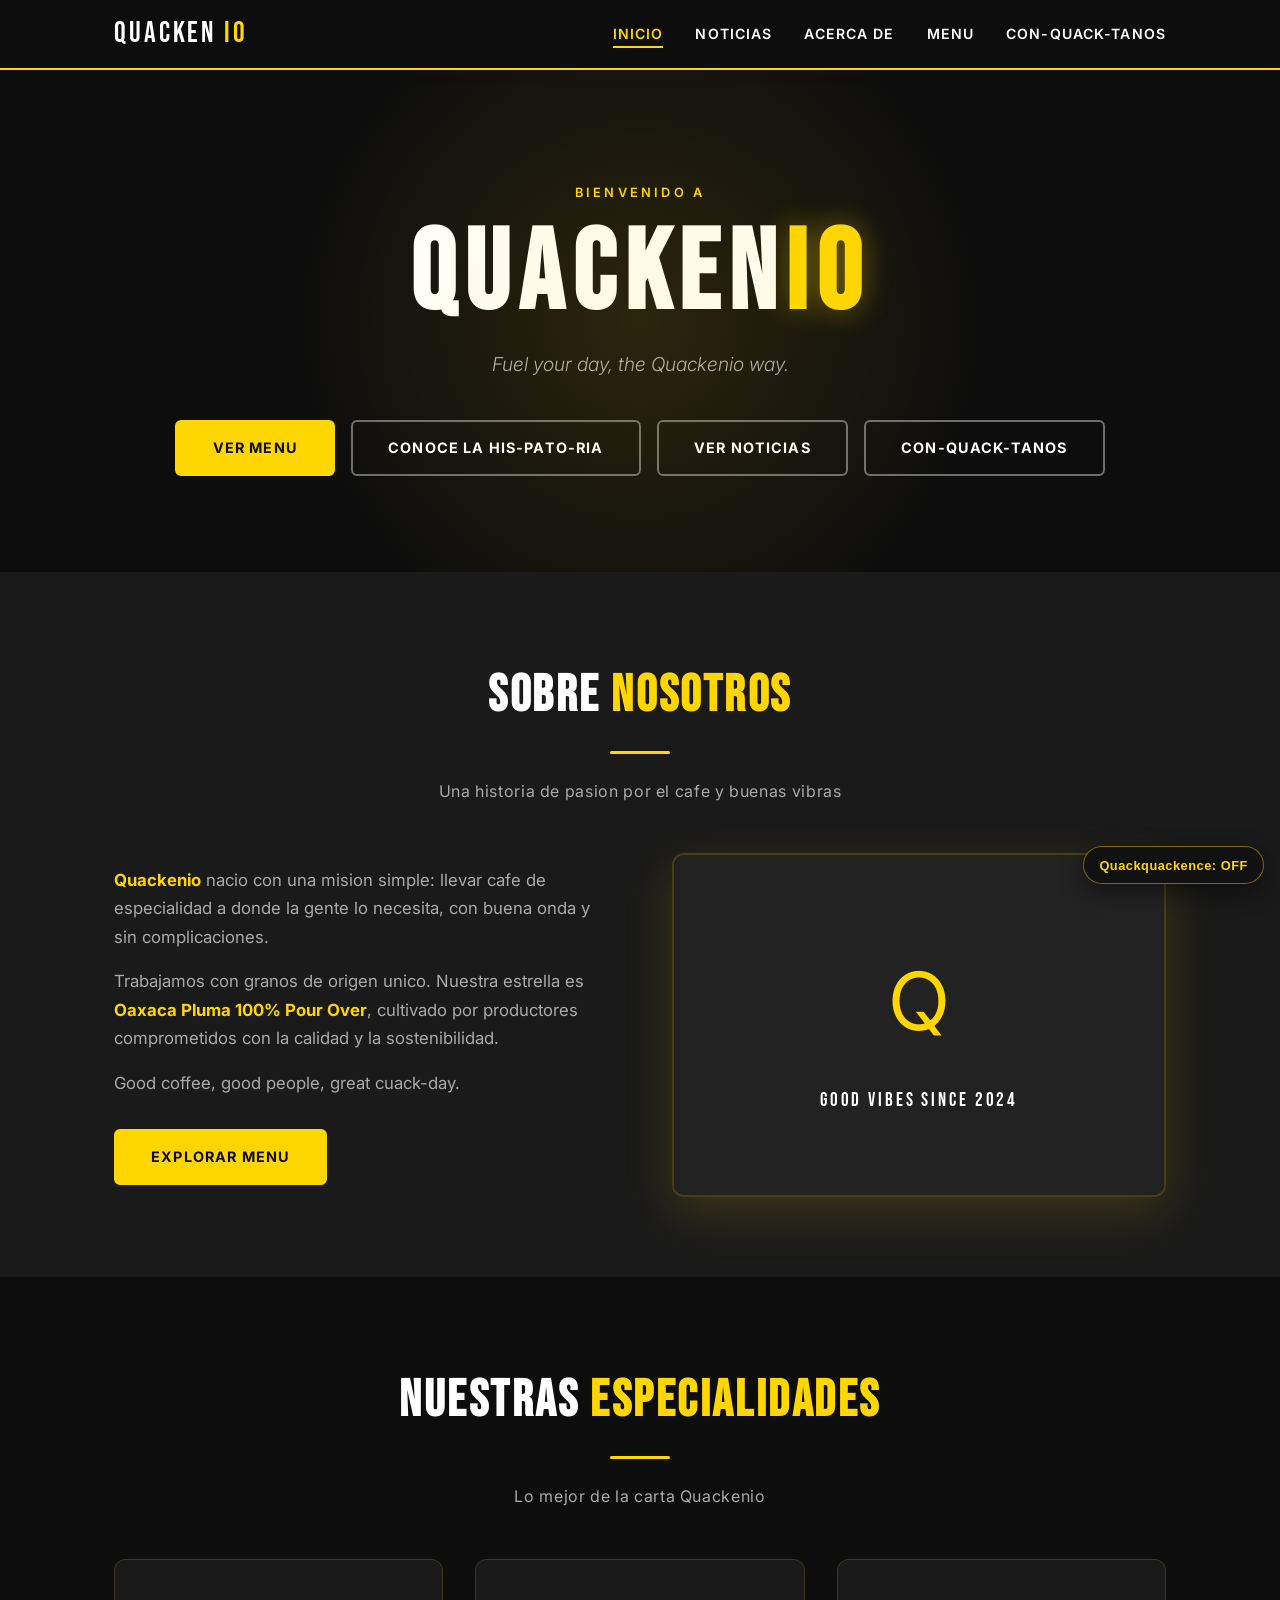
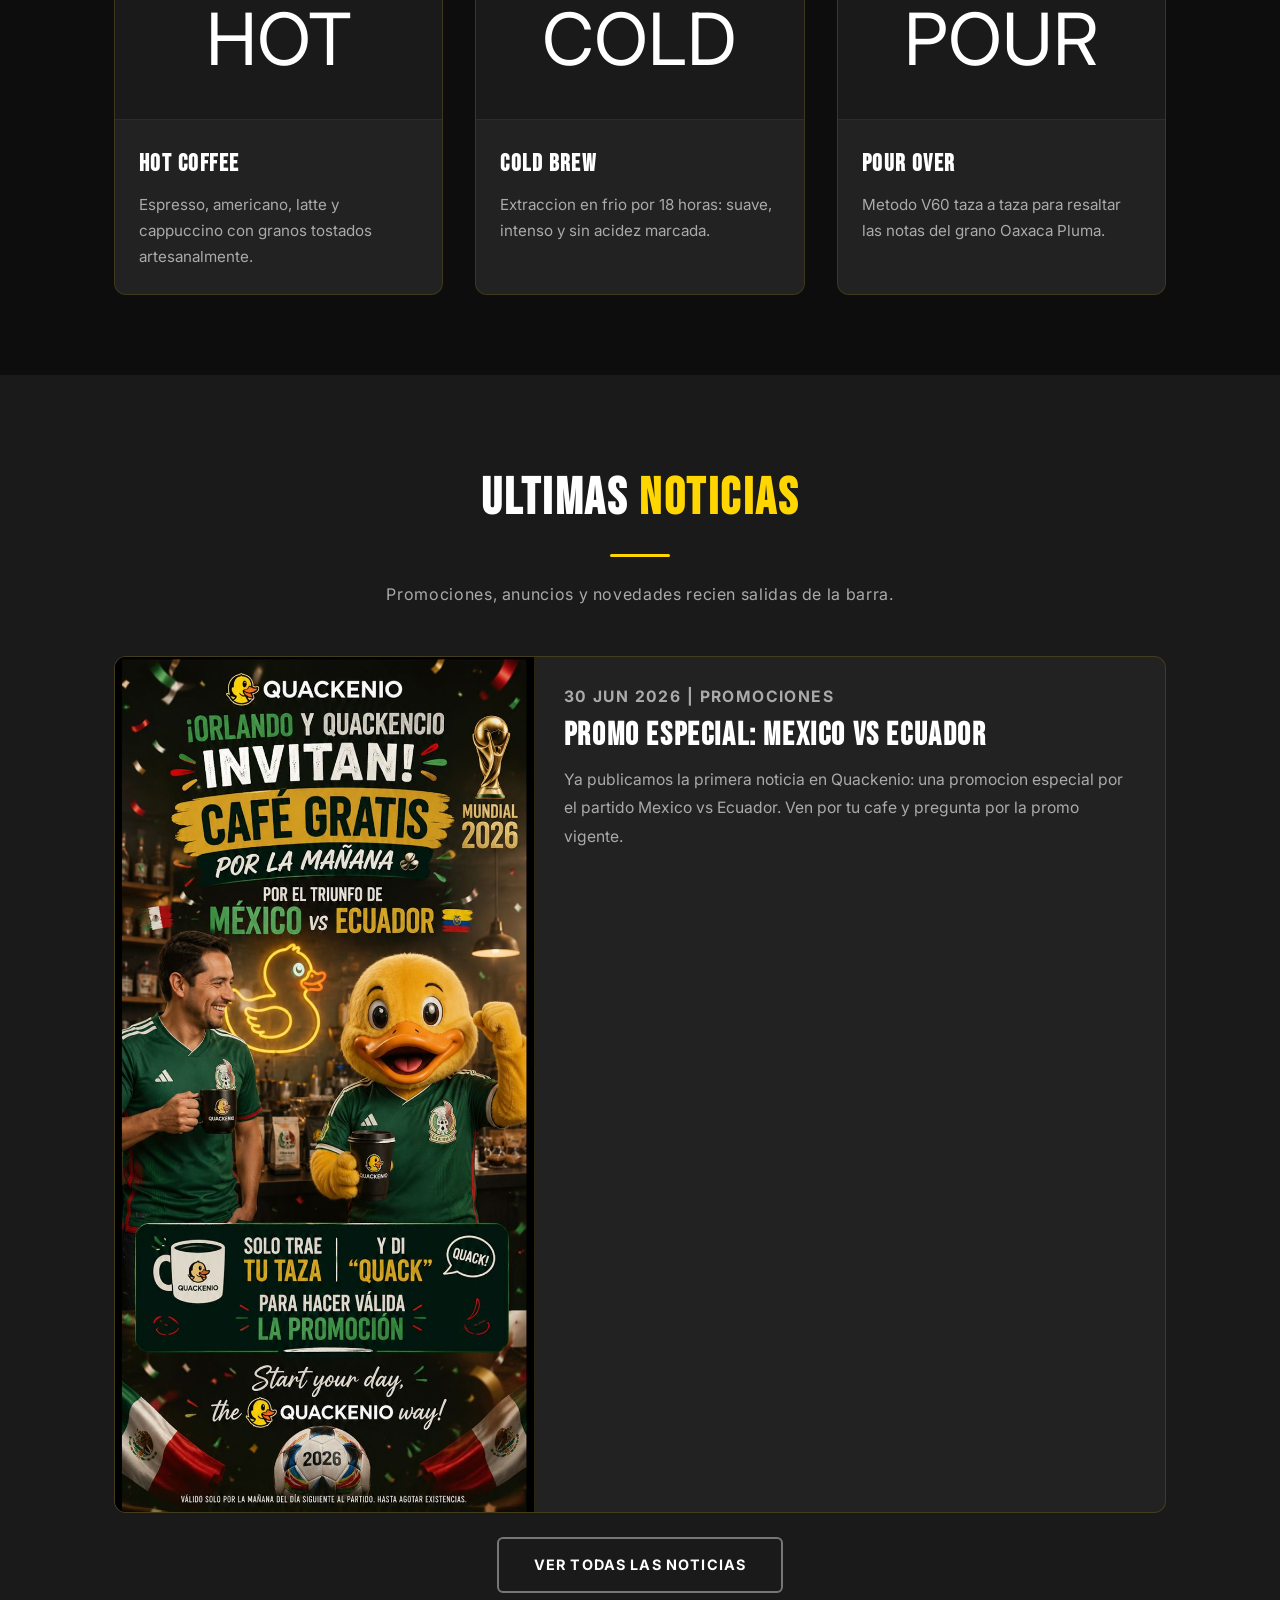
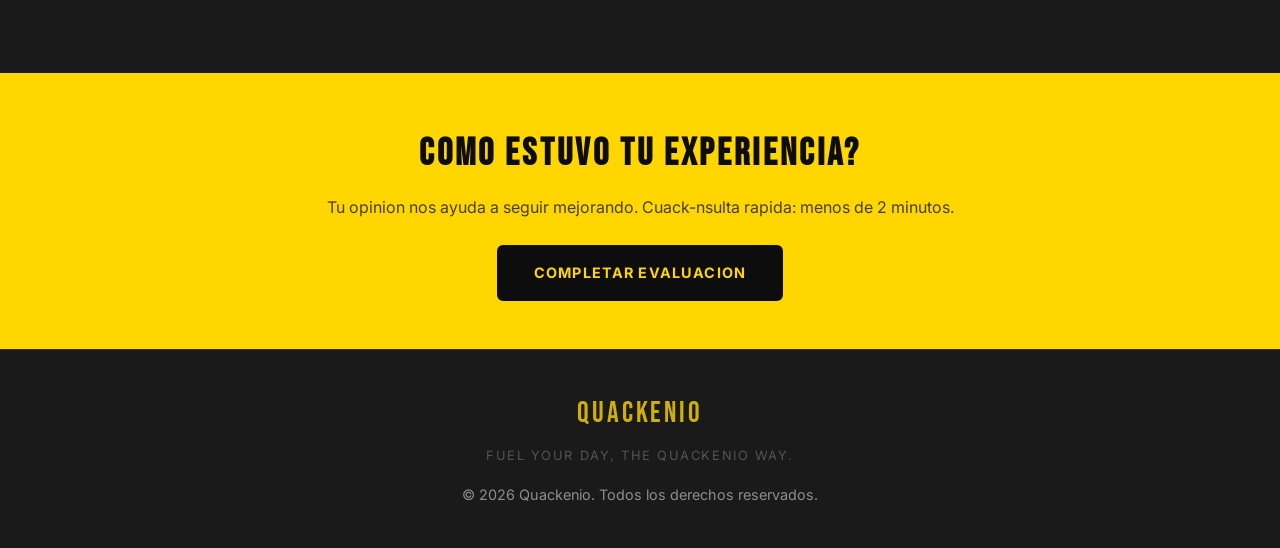
==== index.html @ 6a18db83 "added news section" ====
﻿<!DOCTYPE html>
<html lang="es">
<head>
  <meta charset="UTF-8" />
  <meta name="viewport" content="width=device-width, initial-scale=1.0" />
  <meta name="description" content="Quackenio - Fuel your day, the Quackenio way. Cafe de especialidad, Cold Brew y Pour Over." />
  <title>Quackenio | Inicio</title>
  <link rel="stylesheet" href="styles.css" />
  <style>
    .reveal { opacity: 0; transform: translateY(24px); transition: opacity 0.55s ease, transform 0.55s ease; }
    .reveal.revealed { opacity: 1; transform: translateY(0); }
  </style>
</head>
<body>
  <nav class="navbar" role="navigation" aria-label="Navegacion principal">
    <div class="container">
      <a href="index.html" class="navbar-brand">QUACKEN<span>IO</span></a>
      <button class="hamburger" aria-label="Abrir menu" aria-expanded="false">
        <span></span><span></span><span></span>
      </button>
      <ul class="nav-links">
        <li><a href="index.html">Inicio</a></li>
        <li><a href="news.html">Noticias</a></li>
        <li><a href="about.html">Acerca de</a></li>
        <li><a href="menu.html">Menu</a></li>
        <li><a href="contact.html">Con-quack-tanos</a></li>
      </ul>
    </div>
  </nav>

  <header class="hero">
    <p class="hero-eyebrow">Bienvenido a</p>
    <h1>QUACKEN<em>IO</em></h1>
    <p class="hero-tagline">Fuel your day, the Quackenio way.</p>
    <div style="display:flex; gap:1rem; justify-content:center; flex-wrap:wrap;">
      <a href="menu.html" class="btn btn-primary">Ver Menu</a>
      <a href="about.html" class="btn btn-outline">Conoce la his-pato-ria</a>
      <a href="#news" class="btn btn-outline">Ver Noticias</a>
      <a href="contact.html" class="btn btn-outline">Con-quack-tanos</a>
    </div>
  </header>

  <main>
    <section class="section about" aria-labelledby="about-title">
      <div class="container">
        <h2 class="section-title" id="about-title">SOBRE <em>NOSOTROS</em></h2>
        <span class="section-divider"></span>
        <p class="section-subtitle">Una historia de pasion por el cafe y buenas vibras</p>

        <div class="about-grid">
          <div class="about-text">
            <p>
              <strong>Quackenio</strong> nacio con una mision simple: llevar cafe de especialidad
              a donde la gente lo necesita, con buena onda y sin complicaciones.
            </p>
            <p>
              Trabajamos con granos de origen unico. Nuestra estrella es
              <strong>Oaxaca Pluma 100% Pour Over</strong>, cultivado por productores
              comprometidos con la calidad y la sostenibilidad.
            </p>
            <p>
              Good coffee, good people, great cuack-day.
            </p>
            <a href="menu.html" class="btn btn-primary" style="margin-top:1rem;">Explorar Menu</a>
          </div>

          <div class="about-image">
            <div class="about-image-placeholder">
              <span>Q</span>
              <p>GOOD VIBES SINCE 2024</p>
            </div>
          </div>
        </div>
      </div>
    </section>

    <section class="section specialties" aria-labelledby="specialties-title">
      <div class="container">
        <h2 class="section-title" id="specialties-title">NUESTRAS <em>ESPECIALIDADES</em></h2>
        <span class="section-divider"></span>
        <p class="section-subtitle">Lo mejor de la carta Quackenio</p>

        <div class="cards-grid">
          <article class="card">
            <div class="card-icon">HOT</div>
            <div class="card-body">
              <h3>HOT COFFEE</h3>
              <p>Espresso, americano, latte y cappuccino con granos tostados artesanalmente.</p>
            </div>
          </article>

          <article class="card">
            <div class="card-icon">COLD</div>
            <div class="card-body">
              <h3>COLD BREW</h3>
              <p>Extraccion en frio por 18 horas: suave, intenso y sin acidez marcada.</p>
            </div>
          </article>

          <article class="card">
            <div class="card-icon">POUR</div>
            <div class="card-body">
              <h3>POUR OVER</h3>
              <p>Metodo V60 taza a taza para resaltar las notas del grano Oaxaca Pluma.</p>
            </div>
          </article>
        </div>
      </div>
    </section>

    <section class="section news-section" id="news" aria-labelledby="news-title">
      <div class="container">
        <h2 class="section-title" id="news-title">ULTIMAS <em>NOTICIAS</em></h2>
        <span class="section-divider"></span>
        <p class="section-subtitle">Promociones, anuncios y novedades recien salidas de la barra.</p>

        <div class="news-grid" id="news-featured">
          <article class="news-post-card" aria-label="Promocion Mexico vs Ecuador">
            <div class="news-media-wrap">
              <img
                src="news/300626promo_mexico_ecuador.jpeg"
                alt="Promocion Quackenio por el partido Mexico vs Ecuador"
                class="news-media"
                data-gallery-item
                data-gallery-label="Promo especial: Mexico vs Ecuador"
                loading="lazy"
              />
            </div>
            <div class="news-content">
              <p class="news-meta">1 Jul 2026 | Promociones</p>
              <h3>Promo especial: Mexico vs Ecuador</h3>
              <p>
                México invicto: una promocion especial por el
                partido Mexico vs Ecuador. Ven por tu cafe y dí quack. 
              </p>
            </div>
          </article>
        </div>

        <div class="news-actions">
          <a href="news.html" class="btn btn-outline">Ver todas las noticias</a>
        </div>
      </div>
    </section>

    <section class="eval-banner" aria-label="Portal de evaluacion">
      <h2>Como estuvo tu experiencia?</h2>
      <p>Tu opinion nos ayuda a seguir mejorando. Cuack-nsulta rapida: menos de 2 minutos.</p>
      <a href="https://forms.cloud.microsoft/r/SLcjeuqy2h" target="_blank" rel="noopener noreferrer" class="btn btn-dark">
        Completar evaluacion
      </a>
    </section>
  </main>

  <footer>
    <p class="footer-brand">QUACKENIO</p>
    <p class="footer-tagline">Fuel your day, the Quackenio way.</p>
    <p>&copy; 2026 Quackenio. Todos los derechos reservados.</p>
  </footer>

  <div class="gallery-modal" id="gallery-modal" aria-hidden="true" role="dialog" aria-label="Visor de imagenes">
    <div class="gallery-backdrop" data-gallery-close></div>
    <div class="gallery-panel">
      <button type="button" class="gallery-close" data-gallery-close aria-label="Cerrar visor">×</button>
      <img src="" alt="" class="gallery-modal-image" id="gallery-modal-image" />
      <p class="gallery-caption" id="gallery-caption"></p>
      <div class="gallery-controls">
        <button type="button" class="gallery-btn" id="gallery-prev">Anterior</button>
        <button type="button" class="gallery-btn" id="gallery-zoom-in">Zoom +</button>
        <button type="button" class="gallery-btn" id="gallery-zoom-out">Zoom -</button>
        <button type="button" class="gallery-btn" id="gallery-next">Siguiente</button>
      </div>
    </div>
  </div>

  <script src="news/news-data.js"></script>
  <script src="script.js"></script>
</body>
</html>
---- styles.css ----
@import url('https://fonts.googleapis.com/css2?family=Bebas+Neue&family=Inter:wght@300;400;600;700&display=swap');

/* ================================================
   QUACKENIO — Stylesheet
   Paleta: negro, amarillo, blanco
   "Fuel your day, the Quackenio way."
   ================================================ */

/* ---------- Reset & Variables ---------- */
*, *::before, *::after {
  box-sizing: border-box;
  margin: 0;
  padding: 0;
}

:root {
  /* ── Brand colors ── */
  --black:        #0d0d0d;
  --dark:         #1a1a1a;
  --dark-card:    #222222;
  --yellow:       #FFD600;
  --yellow-hover: #e6c200;
  --orange:       #FF8C00;
  --white:        #ffffff;
  --gray:         #aaaaaa;
  --light-bg:     #f5f5f5;

  /* ── Semantic aliases ── */
  --bg:           var(--black);
  --bg-section:   var(--dark);
  --bg-alt:       #111111;
  --text:         var(--white);
  --text-muted:   var(--gray);
  --accent:       var(--yellow);
  --shadow:       rgba(0, 0, 0, 0.45);
  --radius:       12px;
  --transition:   0.3s ease;

  --font-heading: 'Bebas Neue', 'Arial Black', sans-serif;
  --font-body:    'Inter', 'Helvetica Neue', sans-serif;
}

html {
  scroll-behavior: smooth;
}

body {
  font-family: var(--font-body);
  background-color: var(--bg);
  color: var(--text);
  line-height: 1.7;
}

/* ---------- Utility ---------- */
.container {
  max-width: 1100px;
  margin: 0 auto;
  padding: 0 1.5rem;
}

.section {
  padding: 5rem 0;
}

.section-title {
  font-family: var(--font-heading);
  font-size: clamp(2.2rem, 5vw, 3.2rem);
  color: var(--white);
  text-align: center;
  margin-bottom: 0.5rem;
  letter-spacing: 0.05em;
}

.section-title em {
  color: var(--yellow);
  font-style: normal;
}

.section-subtitle {
  text-align: center;
  color: var(--gray);
  font-size: 1rem;
  margin-bottom: 3rem;
  letter-spacing: 0.04em;
}

.section-divider {
  display: block;
  width: 60px;
  height: 3px;
  background: var(--yellow);
  margin: 0.75rem auto 1.5rem;
  border-radius: 2px;
}

/* ---------- Navigation ---------- */
.navbar {
  position: sticky;
  top: 0;
  z-index: 1000;
  background-color: var(--black);
  border-bottom: 2px solid var(--yellow);
  box-shadow: 0 2px 20px rgba(255, 214, 0, 0.1);
}

.navbar .container {
  display: flex;
  align-items: center;
  justify-content: space-between;
  height: 68px;
}

.navbar-brand {
  font-family: var(--font-heading);
  font-size: 1.8rem;
  color: var(--white);
  text-decoration: none;
  letter-spacing: 0.1em;
  display: flex;
  align-items: center;
  gap: 0.5rem;
}

.navbar-brand .duck {
  font-size: 1.5rem;
  filter: drop-shadow(0 0 6px var(--yellow));
}

.navbar-brand span {
  color: var(--yellow);
}

.nav-links {
  list-style: none;
  display: flex;
  gap: 2rem;
}

.nav-links a {
  color: var(--white);
  text-decoration: none;
  font-size: 0.88rem;
  font-weight: 600;
  letter-spacing: 0.08em;
  text-transform: uppercase;
  padding: 0.25rem 0;
  position: relative;
  transition: color var(--transition);
  font-family: var(--font-body);
}

.nav-links a::after {
  content: '';
  position: absolute;
  bottom: -2px;
  left: 0;
  width: 0;
  height: 2px;
  background: var(--yellow);
  transition: width var(--transition);
}

.nav-links a:hover,
.nav-links a.active {
  color: var(--yellow);
}

.nav-links a:hover::after,
.nav-links a.active::after {
  width: 100%;
}

/* Hamburger */
.hamburger {
  display: none;
  flex-direction: column;
  gap: 5px;
  background: none;
  border: none;
  cursor: pointer;
  padding: 0.4rem;
}

.hamburger span {
  display: block;
  width: 26px;
  height: 2px;
  background: var(--yellow);
  border-radius: 2px;
  transition: transform var(--transition), opacity var(--transition);
}

.hamburger.open span:nth-child(1) { transform: translateY(7px) rotate(45deg); }
.hamburger.open span:nth-child(2) { opacity: 0; }
.hamburger.open span:nth-child(3) { transform: translateY(-7px) rotate(-45deg); }

/* ---------- Hero ---------- */
.hero {
  background: var(--black);
  color: var(--white);
  text-align: center;
  padding: 7rem 1.5rem 6rem;
  position: relative;
  overflow: hidden;
}

/* Radial yellow glow behind hero content */
.hero::before {
  content: '';
  position: absolute;
  top: -20%;
  left: 50%;
  transform: translateX(-50%);
  width: 700px;
  height: 700px;
  background: radial-gradient(ellipse at center, rgba(255, 214, 0, 0.12) 0%, transparent 70%);
  pointer-events: none;
}

.hero-eyebrow {
  font-size: 0.8rem;
  letter-spacing: 0.25em;
  text-transform: uppercase;
  color: var(--yellow);
  margin-bottom: 1rem;
  font-family: var(--font-body);
  font-weight: 600;
}

.hero-duck {
  font-size: 5rem;
  display: block;
  margin-bottom: 1rem;
  filter: drop-shadow(0 0 24px rgba(255, 214, 0, 0.6));
  animation: float 3s ease-in-out infinite;
}

@keyframes float {
  0%, 100% { transform: translateY(0);   }
  50%       { transform: translateY(-10px); }
}

.hero h1 {
  font-family: var(--font-heading);
  font-size: clamp(3.5rem, 10vw, 7rem);
  line-height: 1;
  margin-bottom: 1rem;
  letter-spacing: 0.08em;
}

.hero h1 em {
  color: var(--yellow);
  font-style: normal;
  text-shadow: 0 0 30px rgba(255, 214, 0, 0.4);
}

.hero-tagline {
  font-size: clamp(1rem, 2.5vw, 1.2rem);
  color: var(--gray);
  max-width: 500px;
  margin: 0 auto 2.5rem;
  font-weight: 300;
  font-style: italic;
}

.btn {
  display: inline-block;
  padding: 0.85rem 2.2rem;
  border-radius: 6px;
  font-weight: 700;
  letter-spacing: 0.08em;
  text-decoration: none;
  cursor: pointer;
  border: 2px solid transparent;
  transition: background var(--transition), color var(--transition), border-color var(--transition), transform var(--transition), box-shadow var(--transition);
  font-size: 0.9rem;
  text-transform: uppercase;
  font-family: var(--font-body);
}

.btn-primary {
  background: var(--yellow);
  color: var(--black);
  border-color: var(--yellow);
}

.btn-primary:hover {
  background: var(--yellow-hover);
  border-color: var(--yellow-hover);
  transform: translateY(-2px);
  box-shadow: 0 8px 24px rgba(255, 214, 0, 0.35);
}

.btn-outline {
  background: transparent;
  color: var(--white);
  border-color: rgba(255,255,255,0.4);
}

.btn-outline:hover {
  background: rgba(255,255,255,0.08);
  border-color: var(--white);
  transform: translateY(-2px);
}

/* ---------- About ---------- */
.about {
  background: var(--dark);
}

.about-grid {
  display: grid;
  grid-template-columns: 1fr 1fr;
  gap: 4rem;
  align-items: center;
}

.about-text p {
  color: var(--gray);
  margin-bottom: 1rem;
  font-size: 1.05rem;
}

.about-text strong {
  color: var(--yellow);
}

.about-image {
  border-radius: var(--radius);
  overflow: hidden;
  box-shadow: 0 16px 48px rgba(255,214,0,0.15);
  border: 2px solid rgba(255,214,0,0.2);
}

.about-image-placeholder {
  background: var(--dark-card);
  height: 340px;
  display: flex;
  flex-direction: column;
  align-items: center;
  justify-content: center;
  color: var(--yellow);
  font-size: 5rem;
  gap: 1rem;
}

.about-image-placeholder p {
  font-family: var(--font-heading);
  font-size: 1.2rem;
  letter-spacing: 0.15em;
  color: var(--white);
}

/* ---------- Specialty Cards ---------- */
.specialties {
  background: var(--black);
}

.cards-grid {
  display: grid;
  grid-template-columns: repeat(auto-fit, minmax(280px, 1fr));
  gap: 2rem;
}

.card {
  background: var(--dark-card);
  border-radius: var(--radius);
  border: 1px solid rgba(255, 214, 0, 0.12);
  overflow: hidden;
  transition: transform var(--transition), border-color var(--transition), box-shadow var(--transition);
}

.card:hover {
  transform: translateY(-6px);
  border-color: var(--yellow);
  box-shadow: 0 16px 40px rgba(255, 214, 0, 0.15);
}

.card-icon {
  background: var(--dark);
  height: 160px;
  display: flex;
  align-items: center;
  justify-content: center;
  font-size: 4.5rem;
  border-bottom: 1px solid rgba(255, 214, 0, 0.1);
}

.card-body {
  padding: 1.5rem;
}

.card-body h3 {
  font-family: var(--font-heading);
  font-size: 1.5rem;
  color: var(--white);
  margin-bottom: 0.5rem;
  letter-spacing: 0.06em;
}

.card-body p {
  color: var(--gray);
  font-size: 0.95rem;
}

/* ---------- News Section ---------- */
.news-section {
  background: var(--dark);
}

.news-grid {
  display: grid;
  grid-template-columns: 1fr;
  gap: 1.5rem;
}

.news-feed-grid {
  display: grid;
  grid-template-columns: repeat(2, minmax(280px, 1fr));
  gap: 1.5rem;
}

.news-post-card,
.news-card {
  background: var(--dark-card);
  border: 1px solid rgba(255, 214, 0, 0.15);
  border-radius: var(--radius);
  overflow: hidden;
  display: grid;
  grid-template-columns: minmax(260px, 420px) 1fr;
  align-items: start;
  transition: border-color var(--transition), box-shadow var(--transition), transform var(--transition);
}

.news-post-card:hover,
.news-card:hover {
  border-color: rgba(255, 214, 0, 0.4);
  box-shadow: 0 16px 42px rgba(0, 0, 0, 0.35);
  transform: translateY(-3px);
}

.news-media-wrap {
  background: #101010;
  border-right: 1px solid rgba(255, 214, 0, 0.1);
  display: flex;
  align-items: center;
  justify-content: center;
}

.news-media {
  width: 100%;
  height: auto;
  max-height: none;
  object-fit: contain;
  display: block;
  cursor: zoom-in;
}

.news-content {
  padding: 1.6rem 1.8rem;
}

.news-meta {
  color: var(--yellow);
  font-size: 0.8rem;
  font-weight: 700;
  letter-spacing: 0.09em;
  text-transform: uppercase;
  margin-bottom: 0.6rem;
}

.news-content h3 {
  font-family: var(--font-heading);
  font-size: 2rem;
  line-height: 1;
  letter-spacing: 0.05em;
  margin-bottom: 0.85rem;
  color: var(--white);
}

.news-content p {
  color: var(--gray);
  font-size: 0.98rem;
  line-height: 1.8;
}

.news-actions {
  margin-top: 1.5rem;
  text-align: center;
}

.news-empty {
  background: rgba(255, 214, 0, 0.04);
  border: 1px dashed rgba(255, 214, 0, 0.35);
  color: var(--gray);
  padding: 1rem 1.25rem;
  border-radius: 10px;
  text-align: center;
}

.news-archive {
  background: var(--black);
}

/* ---------- Menu Page ---------- */
.page-hero {
  background: var(--dark);
  color: var(--white);
  text-align: center;
  padding: 5rem 1.5rem 4rem;
  border-bottom: 2px solid rgba(255,214,0,0.2);
}

.page-hero h1 {
  font-family: var(--font-heading);
  font-size: clamp(2.8rem, 6vw, 4.5rem);
  margin-bottom: 0.5rem;
  letter-spacing: 0.1em;
}

.page-hero p {
  color: var(--gray);
  font-size: 1.05rem;
  font-weight: 300;
}

.menu-section {
  padding: 4rem 0;
  background: var(--black);
}

.menu-section:nth-child(even) {
  background: var(--dark);
}

.category-header {
  display: flex;
  align-items: center;
  gap: 1rem;
  margin-bottom: 2rem;
  padding-bottom: 1rem;
  border-bottom: 1px solid rgba(255,214,0,0.15);
}

.category-icon {
  font-size: 2rem;
}

.category-header h2 {
  font-family: var(--font-heading);
  font-size: 2.2rem;
  color: var(--white);
  letter-spacing: 0.08em;
}

.menu-grid {
  display: grid;
  grid-template-columns: repeat(auto-fill, minmax(300px, 1fr));
  gap: 1.25rem;
}

.menu-item {
  background: var(--dark-card);
  border-radius: var(--radius);
  padding: 1.25rem 1.5rem;
  display: flex;
  justify-content: space-between;
  align-items: flex-start;
  gap: 1rem;
  border: 1px solid rgba(255,255,255,0.06);
  transition: transform var(--transition), border-color var(--transition);
}

.menu-item:hover {
  transform: translateX(4px);
  border-color: rgba(255,214,0,0.3);
}

.menu-item-info h3 {
  font-family: var(--font-body);
  font-size: 1rem;
  font-weight: 600;
  color: var(--white);
  margin-bottom: 0.2rem;
}

.menu-item-info p {
  font-size: 0.88rem;
  color: var(--gray);
}

.menu-item-price {
  font-weight: 700;
  color: var(--yellow);
  font-size: 1.1rem;
  white-space: nowrap;
}

/* ---------- Contact Page ---------- */
.contact-grid {
  display: grid;
  grid-template-columns: 1fr 1fr;
  gap: 4rem;
  align-items: start;
}

.contact-form-wrapper {
  background: var(--dark-card);
  border-radius: var(--radius);
  padding: 2.5rem;
  border: 1px solid rgba(255,214,0,0.15);
}

.form-group {
  margin-bottom: 1.5rem;
}

label {
  display: block;
  font-weight: 600;
  font-size: 0.8rem;
  color: var(--gray);
  margin-bottom: 0.4rem;
  letter-spacing: 0.08em;
  text-transform: uppercase;
  font-family: var(--font-body);
}

input[type="text"],
input[type="email"],
textarea {
  width: 100%;
  padding: 0.85rem 1rem;
  border: 1px solid rgba(255,255,255,0.1);
  border-radius: 8px;
  font-family: var(--font-body);
  font-size: 1rem;
  color: var(--white);
  background: var(--dark);
  transition: border-color var(--transition), box-shadow var(--transition);
  outline: none;
}

input[type="text"]:focus,
input[type="email"]:focus,
textarea:focus {
  border-color: var(--yellow);
  box-shadow: 0 0 0 3px rgba(255, 214, 0, 0.12);
}

input::placeholder, textarea::placeholder { color: rgba(170,170,170,0.5); }

textarea {
  resize: vertical;
  min-height: 140px;
}

.form-submit {
  width: 100%;
  padding: 1rem;
  background: var(--yellow);
  color: var(--black);
  border: 2px solid var(--yellow);
  border-radius: 6px;
  font-family: var(--font-body);
  font-size: 1rem;
  font-weight: 700;
  letter-spacing: 0.08em;
  text-transform: uppercase;
  cursor: pointer;
  transition: background var(--transition), transform var(--transition), box-shadow var(--transition);
}

.form-submit:hover {
  background: var(--yellow-hover);
  border-color: var(--yellow-hover);
  transform: translateY(-2px);
  box-shadow: 0 6px 20px rgba(255,214,0,0.3);
}

.form-message {
  margin-top: 1rem;
  padding: 0.75rem 1rem;
  border-radius: 8px;
  font-size: 0.95rem;
  display: none;
}

.form-message.success {
  background: rgba(76,175,80,0.15);
  color: #81c784;
  border: 1px solid rgba(76,175,80,0.3);
  display: block;
}

.form-message.error {
  background: rgba(244,67,54,0.12);
  color: #e57373;
  border: 1px solid rgba(244,67,54,0.3);
  display: block;
}

/* Info side */
.contact-info h2 {
  font-family: var(--font-heading);
  font-size: 2.2rem;
  color: var(--white);
  margin-bottom: 1.5rem;
  letter-spacing: 0.08em;
}

.info-block {
  display: flex;
  gap: 1rem;
  margin-bottom: 1.75rem;
  align-items: flex-start;
}

.info-icon {
  font-size: 1.6rem;
  flex-shrink: 0;
}

.info-block h3 {
  font-family: var(--font-body);
  font-size: 0.85rem;
  font-weight: 700;
  color: var(--yellow);
  margin-bottom: 0.25rem;
  text-transform: uppercase;
  letter-spacing: 0.1em;
}

.info-block p {
  color: var(--gray);
  font-size: 0.95rem;
}

.hours-grid {
  display: grid;
  grid-template-columns: auto 1fr;
  gap: 0.25rem 1rem;
  font-size: 0.93rem;
  color: var(--gray);
}

.hours-grid .day { font-weight: 700; color: var(--white); }

/* ---------- Evaluation Portal Banner ---------- */
.eval-banner {
  background: var(--yellow);
  color: var(--black);
  padding: 3rem 1.5rem;
  text-align: center;
}

.eval-banner h2 {
  font-family: var(--font-heading);
  font-size: clamp(1.6rem, 4vw, 2.4rem);
  letter-spacing: 0.08em;
  margin-bottom: 0.5rem;
}

.eval-banner p {
  font-size: 1rem;
  margin-bottom: 1.5rem;
  opacity: 0.75;
}

.btn-dark {
  background: var(--black);
  color: var(--yellow);
  border-color: var(--black);
}

.btn-dark:hover {
  background: var(--dark);
  border-color: var(--dark);
  transform: translateY(-2px);
  box-shadow: 0 6px 20px rgba(0,0,0,0.4);
}

/* ---------- Footer ---------- */
footer {
  background: var(--dark);
  color: var(--gray);
  text-align: center;
  padding: 2.5rem 1.5rem;
  border-top: 1px solid rgba(255,214,0,0.1);
}

footer p {
  font-size: 0.9rem;
  opacity: 0.8;
}

footer .footer-brand {
  font-family: var(--font-heading);
  font-size: 1.8rem;
  color: var(--yellow);
  margin-bottom: 0.4rem;
  letter-spacing: 0.1em;
}

footer .footer-tagline {
  font-size: 0.8rem;
  color: rgba(170,170,170,0.5);
  letter-spacing: 0.12em;
  text-transform: uppercase;
  margin-bottom: 1rem;
}

/* ---------- Responsive ---------- */
@media (max-width: 768px) {
  .hamburger { display: flex; }

  .nav-links {
    display: none;
    position: absolute;
    top: 68px;
    left: 0;
    right: 0;
    background: var(--black);
    border-top: 1px solid rgba(255,214,0,0.2);
    flex-direction: column;
    gap: 0;
    padding: 1rem 0;
    box-shadow: 0 8px 24px var(--shadow);
  }

  .nav-links.open { display: flex; }

  .nav-links li a {
    display: block;
    padding: 0.85rem 2rem;
    border-bottom: 1px solid rgba(255,255,255,0.05);
  }

  .nav-links a::after { display: none; }

  .about-grid,
  .contact-grid {
    grid-template-columns: 1fr;
    gap: 2rem;
  }

  .news-card {
    grid-template-columns: 1fr;
  }

  .news-post-card,
  .news-card {
    grid-template-columns: 1fr;
  }

  .news-media-wrap {
    border-right: 0;
    border-bottom: 1px solid rgba(255, 214, 0, 0.1);
  }

  .news-feed-grid {
    grid-template-columns: 1fr;
  }

  .hero { padding: 5rem 1.5rem 4rem; }
}

@media (max-width: 480px) {
  .cards-grid { grid-template-columns: 1fr; }
  .menu-grid  { grid-template-columns: 1fr; }
  .contact-form-wrapper { padding: 1.5rem; }
}

/* ---------- About Page ---------- */

/* Founders grid: two placeholder cards side by side */
.story-founders-grid {
  display: grid;
  grid-template-columns: 1fr 1fr;
  gap: 2.5rem;
  margin-top: 2rem;
}

.founder-card {
  background: var(--dark-card);
  border: 1px solid rgba(255,214,0,0.12);
  border-radius: var(--radius);
  overflow: hidden;
  transition: transform var(--transition), box-shadow var(--transition);
}

.founder-card:hover {
  transform: translateY(-4px);
  box-shadow: 0 12px 32px rgba(0,0,0,0.4);
}

.founder-portrait-wrap {
  background: #0d0d0d;
  border-bottom: 2px solid rgba(255,214,0,0.2);
  display: flex;
  align-items: center;
  justify-content: center;
}

.founder-portrait {
  width: 100%;
  height: auto;
  object-fit: contain;
  object-position: center;
  display: block;
  cursor: zoom-in;
}

.founder-img-placeholder {
  background: linear-gradient(135deg, #1e1e1e 0%, #2a2a2a 100%);
  border-bottom: 2px dashed rgba(255,214,0,0.25);
  display: flex;
  flex-direction: column;
  align-items: center;
  justify-content: center;
  gap: 0.5rem;
  height: 220px;
  padding: 1.5rem;
  color: var(--gray);
}

.founder-img-placeholder span {
  font-size: 3.5rem;
  filter: grayscale(0.2);
}

.founder-img-placeholder p {
  font-family: var(--font-heading);
  font-size: 1.1rem;
  letter-spacing: 0.08em;
  color: var(--white);
  text-align: center;
  margin: 0;
}

.founder-img-placeholder small {
  font-size: 0.75rem;
  color: var(--yellow);
  letter-spacing: 0.1em;
  text-transform: uppercase;
}

.founder-caption {
  padding: 1.5rem;
}

.founder-caption h3 {
  font-family: var(--font-heading);
  font-size: 1.4rem;
  color: var(--yellow);
  letter-spacing: 0.06em;
  margin-bottom: 0.6rem;
}

.founder-caption p {
  color: var(--gray);
  font-size: 0.93rem;
  line-height: 1.75;
}

/* Main story: text + real image */
.story-main-grid {
  display: grid;
  grid-template-columns: 1fr 1fr;
  gap: 3.5rem;
  align-items: center;
  margin-top: 2rem;
}

.story-text p {
  color: var(--gray);
  font-size: 1rem;
  line-height: 1.85;
  margin-bottom: 1.2rem;
}

.story-text em {
  color: var(--yellow);
  font-style: normal;
  font-weight: 600;
}

.story-img {
  width: 100%;
  height: auto;
  border-radius: var(--radius);
  background: #0d0d0d;
  border: 2px solid rgba(255,214,0,0.2);
  box-shadow: 0 16px 48px rgba(0,0,0,0.5);
  display: block;
  object-fit: contain;
  object-position: center;
}

.story-img-caption {
  text-align: center;
  font-size: 0.78rem;
  color: rgba(170,170,170,0.55);
  letter-spacing: 0.08em;
  text-transform: uppercase;
  margin-top: 0.75rem;
}

/* Reverse column order for alternating layout */
.story-main-grid--reverse {
  direction: rtl;
}
.story-main-grid--reverse > * {
  direction: ltr;
}

/* Social media full-width collage */
.social-collage {
  margin-top: 2rem;
  border-radius: var(--radius);
  overflow: hidden;
  border: 2px solid rgba(255,214,0,0.15);
  box-shadow: 0 16px 48px rgba(0,0,0,0.5);
}

.social-collage-img {
  width: 100%;
  display: block;
  cursor: zoom-in;
}

/* Founder/gallery viewer modal */
.gallery-modal {
  position: fixed;
  inset: 0;
  z-index: 2000;
  display: none;
}

.gallery-modal.open {
  display: block;
}

.gallery-backdrop {
  position: absolute;
  inset: 0;
  background: rgba(0,0,0,0.82);
}

.gallery-panel {
  position: relative;
  z-index: 1;
  width: min(92vw, 960px);
  margin: 4vh auto;
  background: #111;
  border: 1px solid rgba(255,214,0,0.24);
  border-radius: 12px;
  padding: 1.2rem;
  max-height: 92vh;
  overflow: auto;
}

.gallery-close {
  position: absolute;
  top: 0.5rem;
  right: 0.6rem;
  font-size: 1.8rem;
  line-height: 1;
  border: none;
  background: transparent;
  color: var(--yellow);
  cursor: pointer;
}

.gallery-modal-image {
  width: 100%;
  max-height: 72vh;
  object-fit: contain;
  transform-origin: center center;
  transition: transform 0.2s ease;
}

.gallery-caption {
  color: var(--gray);
  text-align: center;
  font-size: 0.9rem;
  margin: 0.8rem 0 1rem;
  letter-spacing: 0.05em;
}

.gallery-controls {
  display: flex;
  gap: 0.6rem;
  justify-content: center;
  flex-wrap: wrap;
}

.gallery-btn {
  border: 1px solid rgba(255,214,0,0.35);
  background: #171717;
  color: var(--yellow);
  padding: 0.55rem 0.9rem;
  border-radius: 8px;
  font-weight: 700;
  cursor: pointer;
}

.gallery-btn:hover {
  background: rgba(255,214,0,0.1);
}

/* Training steps */
.training-steps {
  display: grid;
  grid-template-columns: repeat(3, 1fr);
  gap: 2rem;
  margin-top: 2.5rem;
}

.training-step {
  background: var(--dark-card);
  border: 1px solid rgba(255,214,0,0.1);
  border-radius: var(--radius);
  padding: 2rem 1.5rem;
  text-align: center;
  transition: transform var(--transition), border-color var(--transition);
}

.training-step:hover {
  transform: translateY(-4px);
  border-color: rgba(255,214,0,0.35);
}

.step-icon {
  font-size: 2.4rem;
  margin-bottom: 1rem;
}

.training-step h3 {
  font-family: var(--font-heading);
  font-size: 1.2rem;
  color: var(--yellow);
  letter-spacing: 0.06em;
  margin-bottom: 0.75rem;
}

.training-step p {
  color: var(--gray);
  font-size: 0.9rem;
  line-height: 1.75;
}

/* Closing / quote block */
.about-birth-inner {
  max-width: 800px;
  margin-left: auto;
  margin-right: auto;
  text-align: center;
}

.story-quote {
  font-family: var(--font-heading);
  font-size: clamp(1.4rem, 3vw, 2rem);
  color: var(--yellow);
  letter-spacing: 0.04em;
  border-left: 4px solid var(--yellow);
  padding: 1rem 2rem;
  margin: 2rem auto;
  text-align: left;
  max-width: 680px;
  background: rgba(255,214,0,0.04);
  border-radius: 0 var(--radius) var(--radius) 0;
}

.story-quote cite {
  display: block;
  font-family: var(--font-body);
  font-size: 0.85rem;
  font-weight: 600;
  color: var(--gray);
  letter-spacing: 0.1em;
  text-transform: uppercase;
  margin-top: 0.75rem;
  font-style: normal;
}

.story-closing {
  color: var(--gray);
  font-size: 1.05rem;
  line-height: 1.85;
  margin-bottom: 1.2rem;
}

.story-closing strong { color: var(--white); }

/* About responsive */
@media (max-width: 768px) {
  .story-founders-grid,
  .story-main-grid,
  .training-steps {
    grid-template-columns: 1fr;
    gap: 2rem;
  }
}
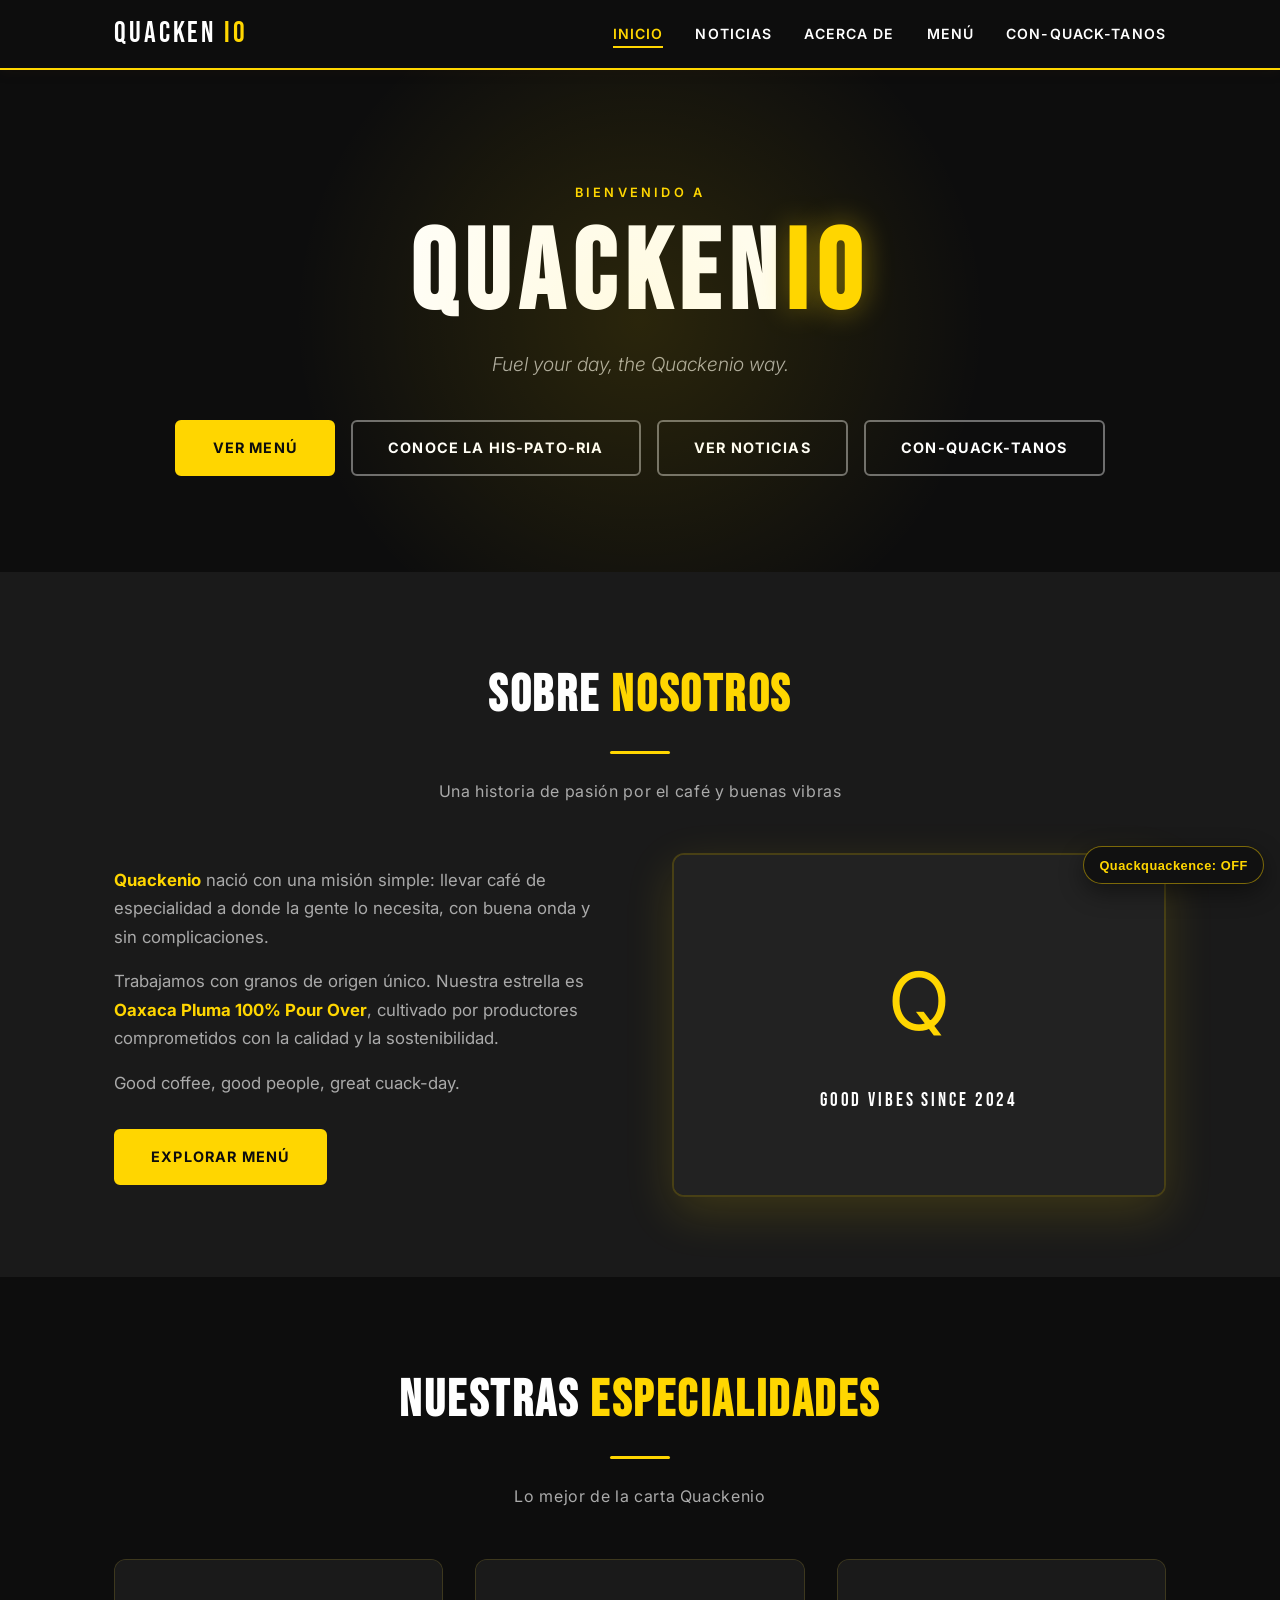
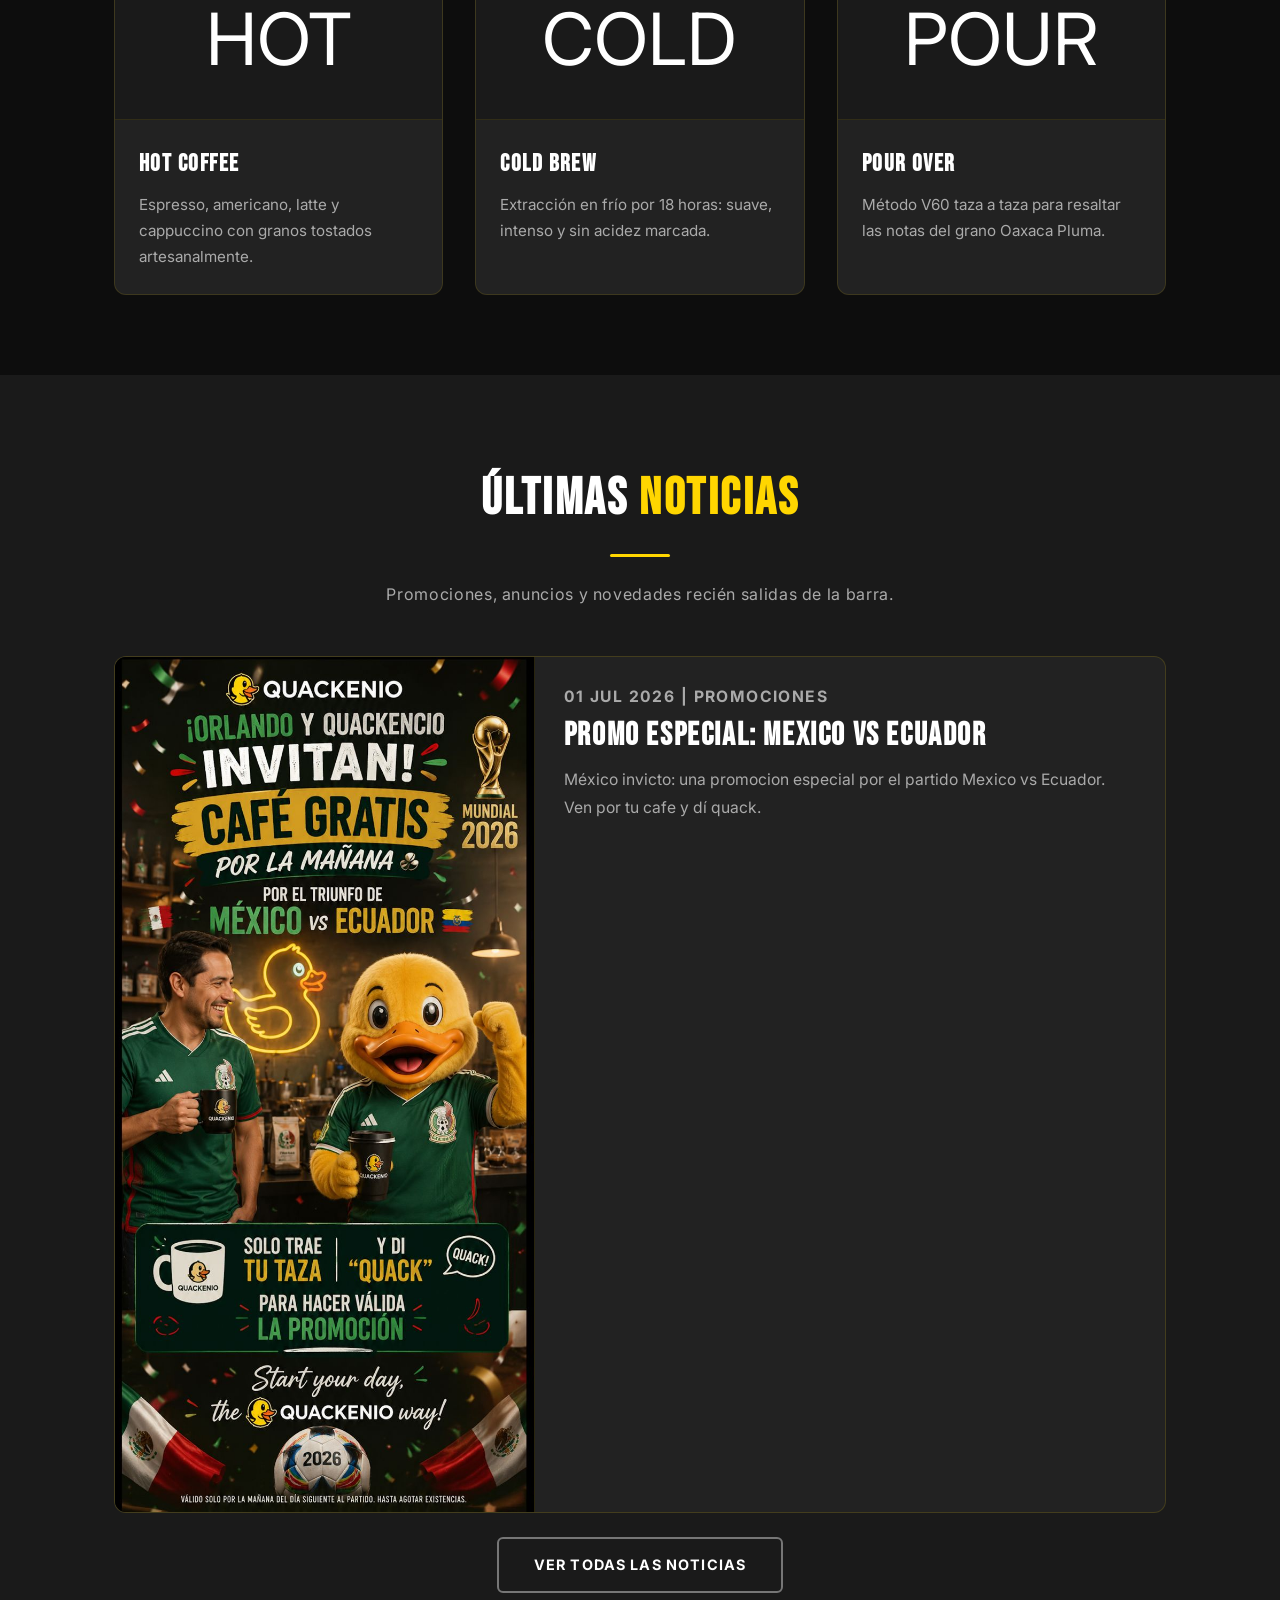
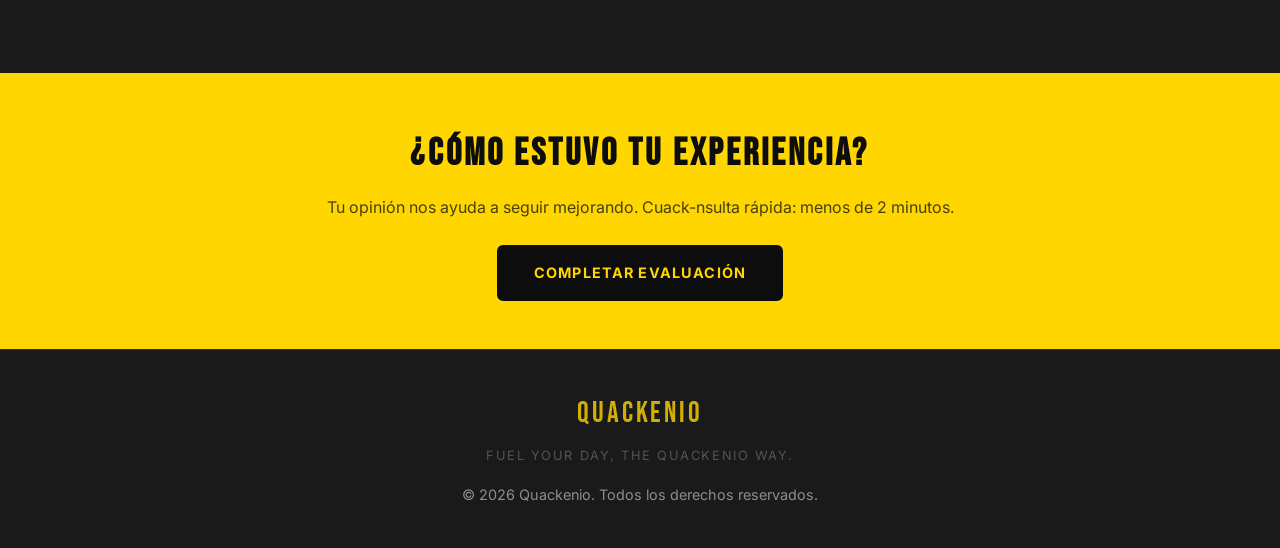
==== commit 98baf4f9: "Fix typos and accents in index.html" ====
--- a/index.html
+++ b/index.html
@@ -1,9 +1,9 @@
-﻿<!DOCTYPE html>
+<!DOCTYPE html>
 <html lang="es">
 <head>
   <meta charset="UTF-8" />
   <meta name="viewport" content="width=device-width, initial-scale=1.0" />
-  <meta name="description" content="Quackenio - Fuel your day, the Quackenio way. Cafe de especialidad, Cold Brew y Pour Over." />
+  <meta name="description" content="Quackenio - Fuel your day, the Quackenio way. Café de especialidad, Cold Brew y Pour Over." />
   <title>Quackenio | Inicio</title>
   <link rel="stylesheet" href="styles.css" />
   <style>
@@ -12,17 +12,17 @@
   </style>
 </head>
 <body>
-  <nav class="navbar" role="navigation" aria-label="Navegacion principal">
+  <nav class="navbar" role="navigation" aria-label="Navegación principal">
     <div class="container">
       <a href="index.html" class="navbar-brand">QUACKEN<span>IO</span></a>
-      <button class="hamburger" aria-label="Abrir menu" aria-expanded="false">
+      <button class="hamburger" aria-label="Abrir menú" aria-expanded="false">
         <span></span><span></span><span></span>
       </button>
       <ul class="nav-links">
         <li><a href="index.html">Inicio</a></li>
         <li><a href="news.html">Noticias</a></li>
         <li><a href="about.html">Acerca de</a></li>
-        <li><a href="menu.html">Menu</a></li>
+        <li><a href="menu.html">Menú</a></li>
         <li><a href="contact.html">Con-quack-tanos</a></li>
       </ul>
     </div>
@@ -33,7 +33,7 @@
     <h1>QUACKEN<em>IO</em></h1>
     <p class="hero-tagline">Fuel your day, the Quackenio way.</p>
     <div style="display:flex; gap:1rem; justify-content:center; flex-wrap:wrap;">
-      <a href="menu.html" class="btn btn-primary">Ver Menu</a>
+      <a href="menu.html" class="btn btn-primary">Ver Menú</a>
       <a href="about.html" class="btn btn-outline">Conoce la his-pato-ria</a>
       <a href="#news" class="btn btn-outline">Ver Noticias</a>
       <a href="contact.html" class="btn btn-outline">Con-quack-tanos</a>
@@ -45,23 +45,23 @@
       <div class="container">
         <h2 class="section-title" id="about-title">SOBRE <em>NOSOTROS</em></h2>
         <span class="section-divider"></span>
-        <p class="section-subtitle">Una historia de pasion por el cafe y buenas vibras</p>
+        <p class="section-subtitle">Una historia de pasión por el café y buenas vibras</p>
 
         <div class="about-grid">
           <div class="about-text">
             <p>
-              <strong>Quackenio</strong> nacio con una mision simple: llevar cafe de especialidad
+              <strong>Quackenio</strong> nació con una misión simple: llevar café de especialidad
               a donde la gente lo necesita, con buena onda y sin complicaciones.
             </p>
             <p>
-              Trabajamos con granos de origen unico. Nuestra estrella es
+              Trabajamos con granos de origen único. Nuestra estrella es
               <strong>Oaxaca Pluma 100% Pour Over</strong>, cultivado por productores
               comprometidos con la calidad y la sostenibilidad.
             </p>
             <p>
               Good coffee, good people, great cuack-day.
             </p>
-            <a href="menu.html" class="btn btn-primary" style="margin-top:1rem;">Explorar Menu</a>
+            <a href="menu.html" class="btn btn-primary" style="margin-top:1rem;">Explorar Menú</a>
           </div>
 
           <div class="about-image">
@@ -93,7 +93,7 @@
             <div class="card-icon">COLD</div>
             <div class="card-body">
               <h3>COLD BREW</h3>
-              <p>Extraccion en frio por 18 horas: suave, intenso y sin acidez marcada.</p>
+              <p>Extracción en frío por 18 horas: suave, intenso y sin acidez marcada.</p>
             </div>
           </article>
 
@@ -101,7 +101,7 @@
             <div class="card-icon">POUR</div>
             <div class="card-body">
               <h3>POUR OVER</h3>
-              <p>Metodo V60 taza a taza para resaltar las notas del grano Oaxaca Pluma.</p>
+              <p>Método V60 taza a taza para resaltar las notas del grano Oaxaca Pluma.</p>
             </div>
           </article>
         </div>
@@ -110,28 +110,28 @@
 
     <section class="section news-section" id="news" aria-labelledby="news-title">
       <div class="container">
-        <h2 class="section-title" id="news-title">ULTIMAS <em>NOTICIAS</em></h2>
+        <h2 class="section-title" id="news-title">ÚLTIMAS <em>NOTICIAS</em></h2>
         <span class="section-divider"></span>
-        <p class="section-subtitle">Promociones, anuncios y novedades recien salidas de la barra.</p>
+        <p class="section-subtitle">Promociones, anuncios y novedades recién salidas de la barra.</p>
 
         <div class="news-grid" id="news-featured">
-          <article class="news-post-card" aria-label="Promocion Mexico vs Ecuador">
+          <article class="news-post-card" aria-label="Promoción México vs Ecuador">
             <div class="news-media-wrap">
               <img
                 src="news/300626promo_mexico_ecuador.jpeg"
-                alt="Promocion Quackenio por el partido Mexico vs Ecuador"
+                alt="Promoción Quackenio por el partido México vs Ecuador"
                 class="news-media"
                 data-gallery-item
-                data-gallery-label="Promo especial: Mexico vs Ecuador"
+                data-gallery-label="Promo especial: México vs Ecuador"
                 loading="lazy"
               />
             </div>
             <div class="news-content">
               <p class="news-meta">1 Jul 2026 | Promociones</p>
-              <h3>Promo especial: Mexico vs Ecuador</h3>
+              <h3>Promo especial: México vs Ecuador</h3>
               <p>
-                México invicto: una promocion especial por el
-                partido Mexico vs Ecuador. Ven por tu cafe y dí quack. 
+                México invicto: una promoción especial por el
+                partido México vs Ecuador. Ven por tu café y di quack. 
               </p>
             </div>
           </article>
@@ -143,11 +143,11 @@
       </div>
     </section>
 
-    <section class="eval-banner" aria-label="Portal de evaluacion">
-      <h2>Como estuvo tu experiencia?</h2>
-      <p>Tu opinion nos ayuda a seguir mejorando. Cuack-nsulta rapida: menos de 2 minutos.</p>
+    <section class="eval-banner" aria-label="Portal de evaluación">
+      <h2>¿Cómo estuvo tu experiencia?</h2>
+      <p>Tu opinión nos ayuda a seguir mejorando. Cuack-nsulta rápida: menos de 2 minutos.</p>
       <a href="https://forms.cloud.microsoft/r/SLcjeuqy2h" target="_blank" rel="noopener noreferrer" class="btn btn-dark">
-        Completar evaluacion
+        Completar evaluación
       </a>
     </section>
   </main>
@@ -158,7 +158,7 @@
     <p>&copy; 2026 Quackenio. Todos los derechos reservados.</p>
   </footer>
 
-  <div class="gallery-modal" id="gallery-modal" aria-hidden="true" role="dialog" aria-label="Visor de imagenes">
+  <div class="gallery-modal" id="gallery-modal" aria-hidden="true" role="dialog" aria-label="Visor de imágenes">
     <div class="gallery-backdrop" data-gallery-close></div>
     <div class="gallery-panel">
       <button type="button" class="gallery-close" data-gallery-close aria-label="Cerrar visor">×</button>
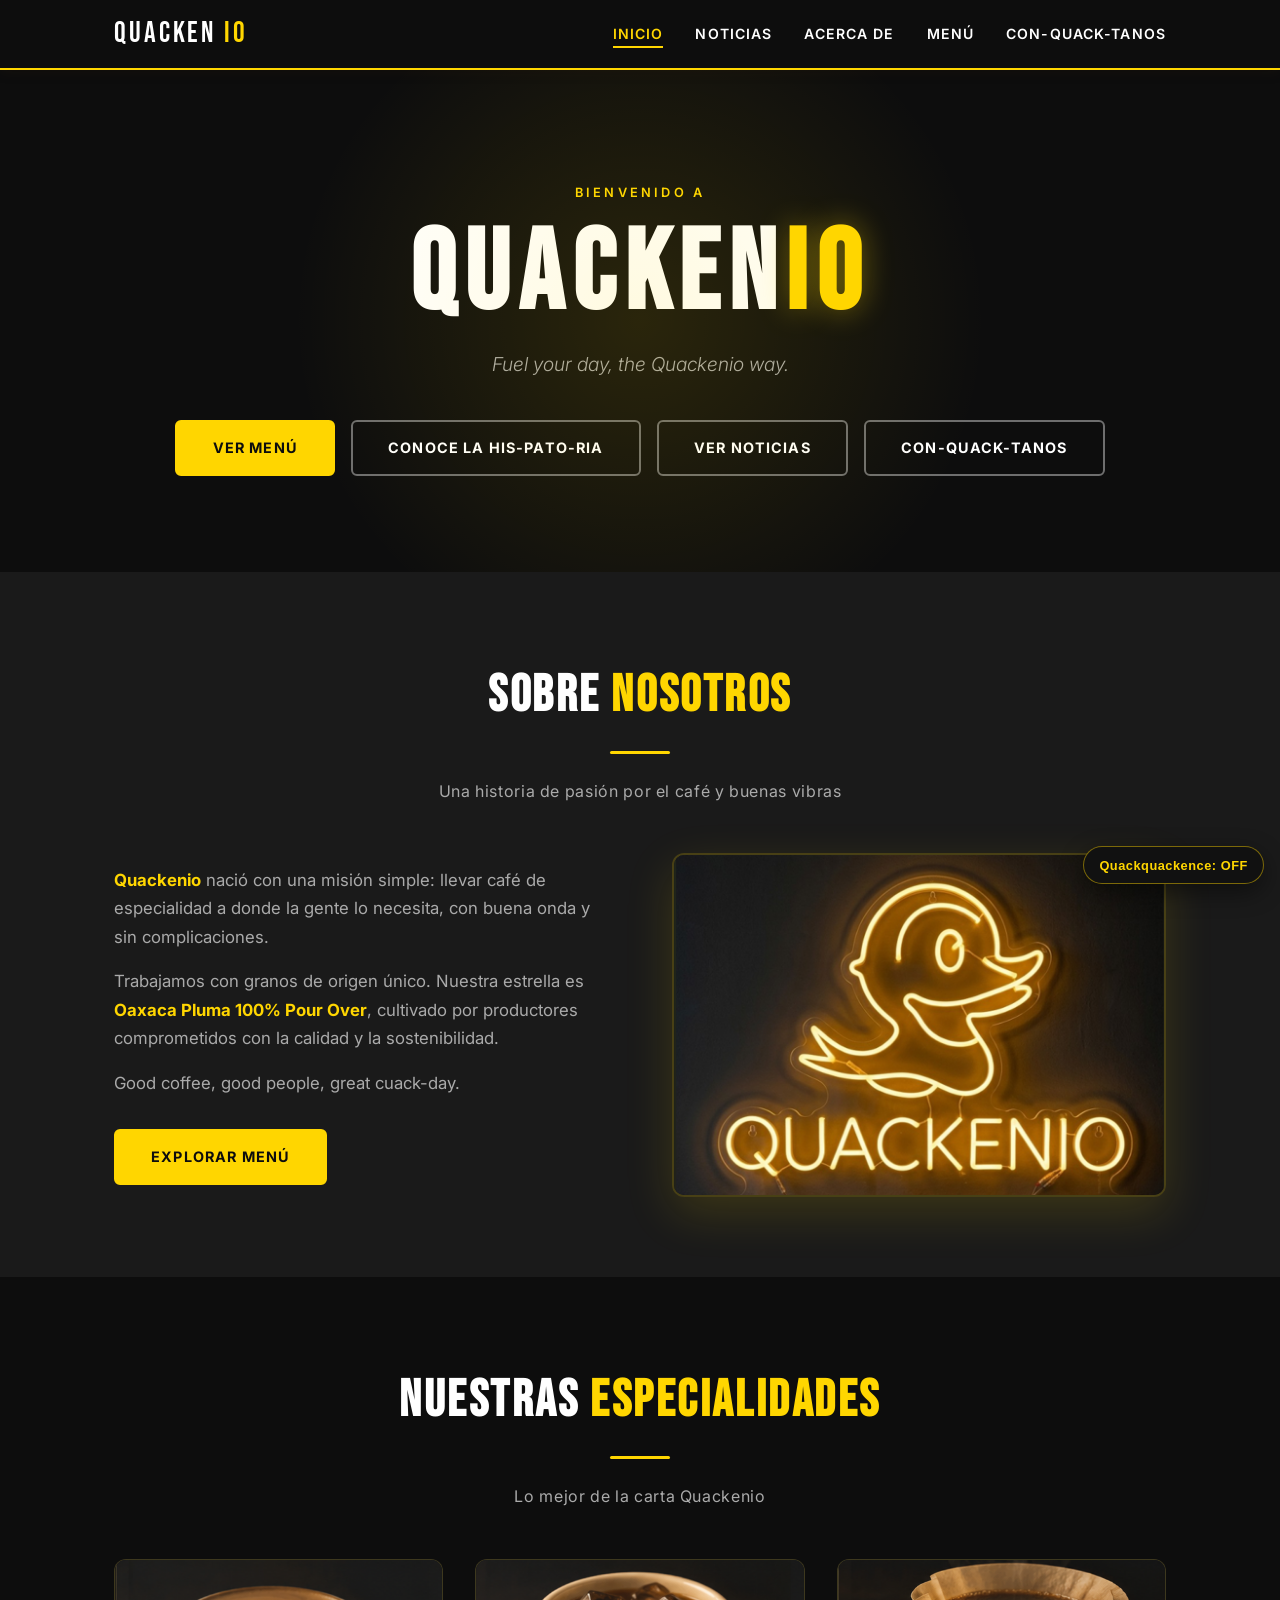
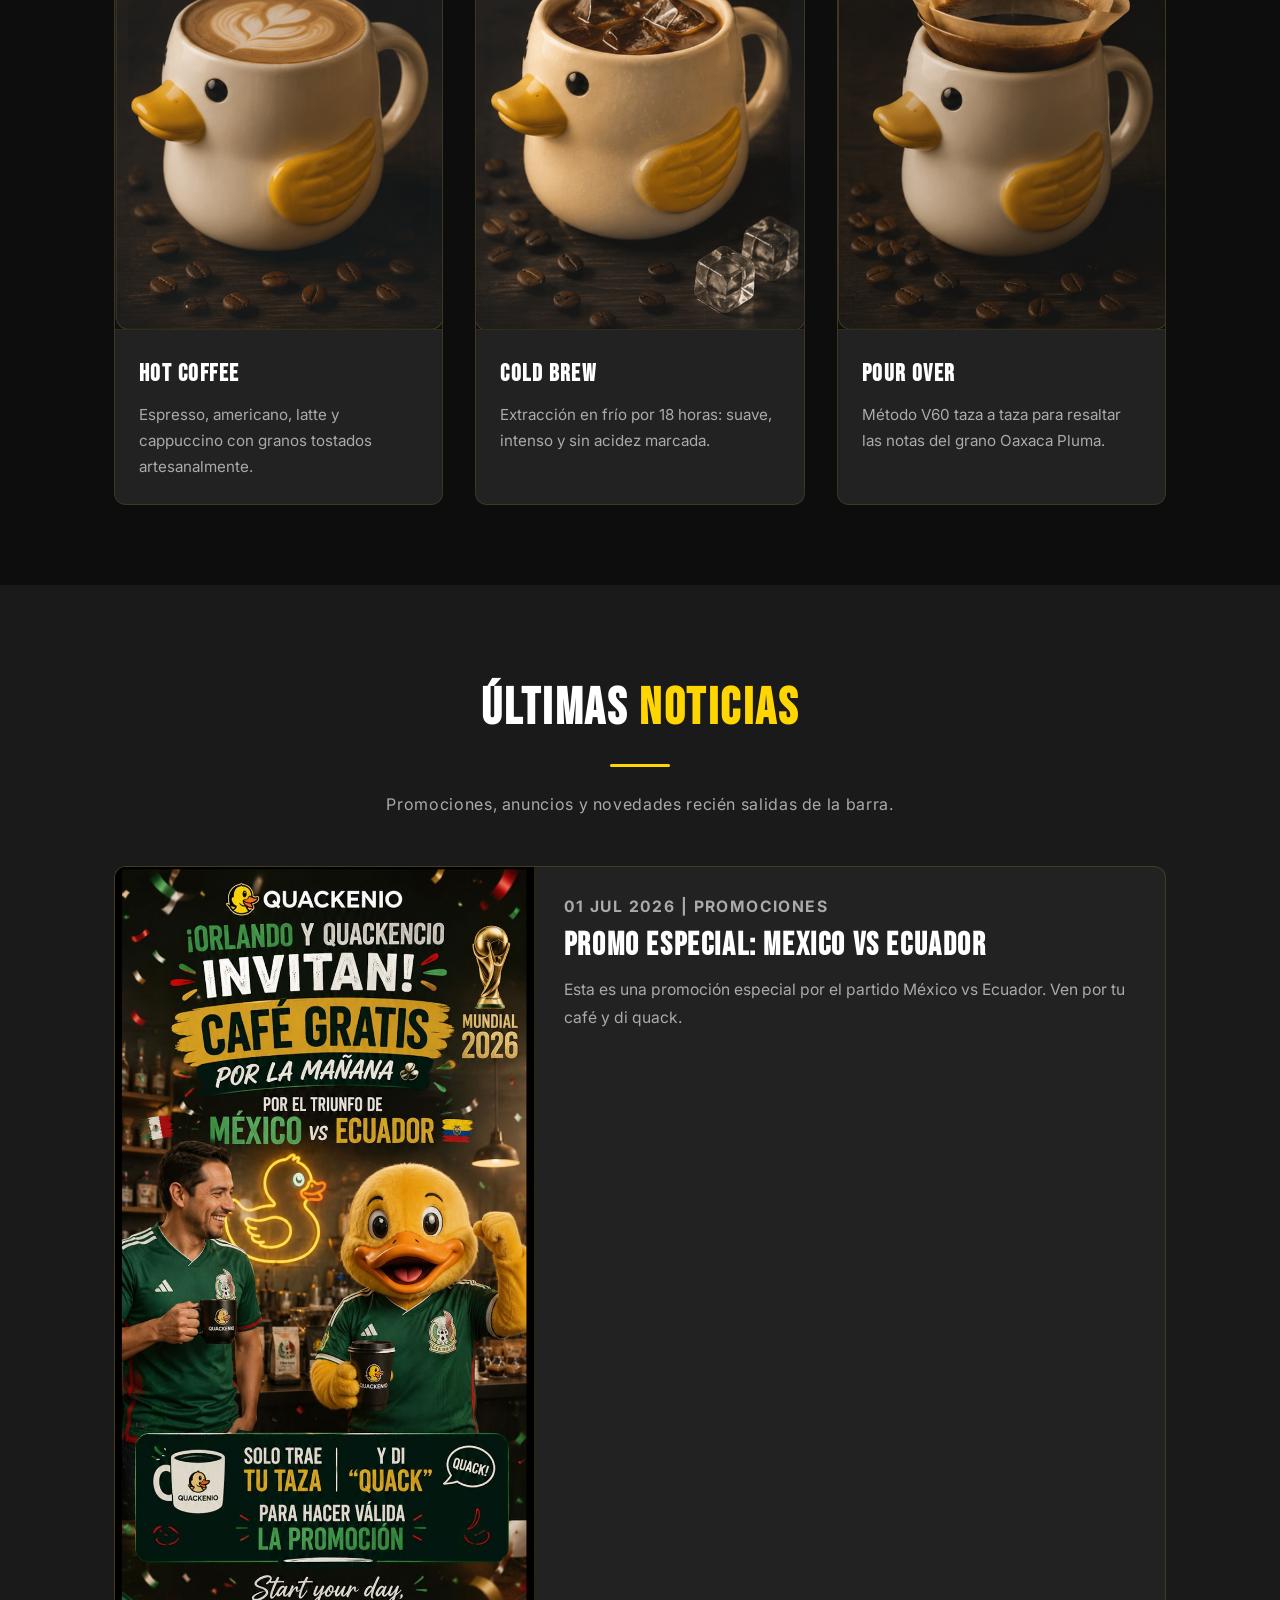
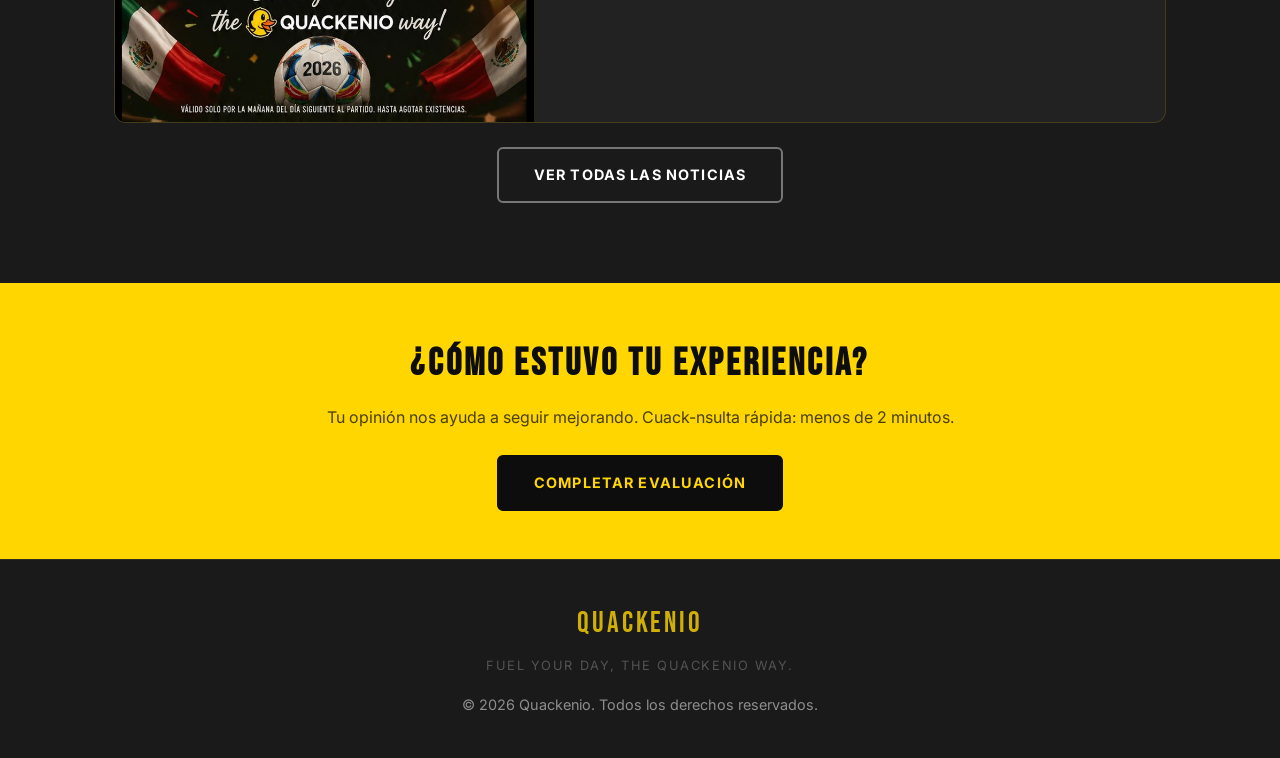
==== commit 41dc9c20: "add images homepage" ====
--- a/index.html
+++ b/index.html
@@ -66,8 +66,9 @@
 
           <div class="about-image">
             <div class="about-image-placeholder">
-              <span>Q</span>
-              <p>GOOD VIBES SINCE 2024</p>
+              <!-- <span>Q</span>
+              <p>GOOD VIBES SINCE 2024</p> -->
+              <img src="images/logo.png" alt="Quackenio" />
             </div>
           </div>
         </div>
@@ -82,7 +83,9 @@
 
         <div class="cards-grid">
           <article class="card">
-            <div class="card-icon">HOT</div>
+            <div class="card-icon">
+              <img src="images/cafe1.png" alt="HOT" />
+            </div>
             <div class="card-body">
               <h3>HOT COFFEE</h3>
               <p>Espresso, americano, latte y cappuccino con granos tostados artesanalmente.</p>
@@ -90,7 +93,9 @@
           </article>
 
           <article class="card">
-            <div class="card-icon">COLD</div>
+            <div class="card-icon">
+              <img src="images/cafe2.png" alt="COLD" />
+            </div>
             <div class="card-body">
               <h3>COLD BREW</h3>
               <p>Extracción en frío por 18 horas: suave, intenso y sin acidez marcada.</p>
@@ -98,7 +103,9 @@
           </article>
 
           <article class="card">
-            <div class="card-icon">POUR</div>
+            <div class="card-icon">
+              <img src="images/cafe3.png" alt="POUR OVER" />
+            </div>
             <div class="card-body">
               <h3>POUR OVER</h3>
               <p>Método V60 taza a taza para resaltar las notas del grano Oaxaca Pluma.</p>
--- a/styles.css
+++ b/styles.css
@@ -335,13 +335,20 @@
 .about-image-placeholder {
   background: var(--dark-card);
   height: 340px;
-  display: flex;
+  /* display: flex; */
   flex-direction: column;
   align-items: center;
   justify-content: center;
   color: var(--yellow);
   font-size: 5rem;
   gap: 1rem;
+}
+
+.about-image img {
+  width: 100%;
+  height: auto;
+  object-fit: unset; /* ya no hace falta */
+  display: block;
 }
 
 .about-image-placeholder p {
@@ -375,15 +382,25 @@
   border-color: var(--yellow);
   box-shadow: 0 16px 40px rgba(255, 214, 0, 0.15);
 }
-
 .card-icon {
   background: var(--dark);
-  height: 160px;
+  height: 370px;
   display: flex;
   align-items: center;
   justify-content: center;
+  font-family: var(--font-heading);
   font-size: 4.5rem;
+  color: var(--white);
+  overflow: hidden;
   border-bottom: 1px solid rgba(255, 214, 0, 0.1);
+}
+
+.card-icon img {
+  width: 100%;
+  height: 100%;
+  object-fit: cover;
+  object-position: center 65%;
+  display: block;
 }
 
 .card-body {
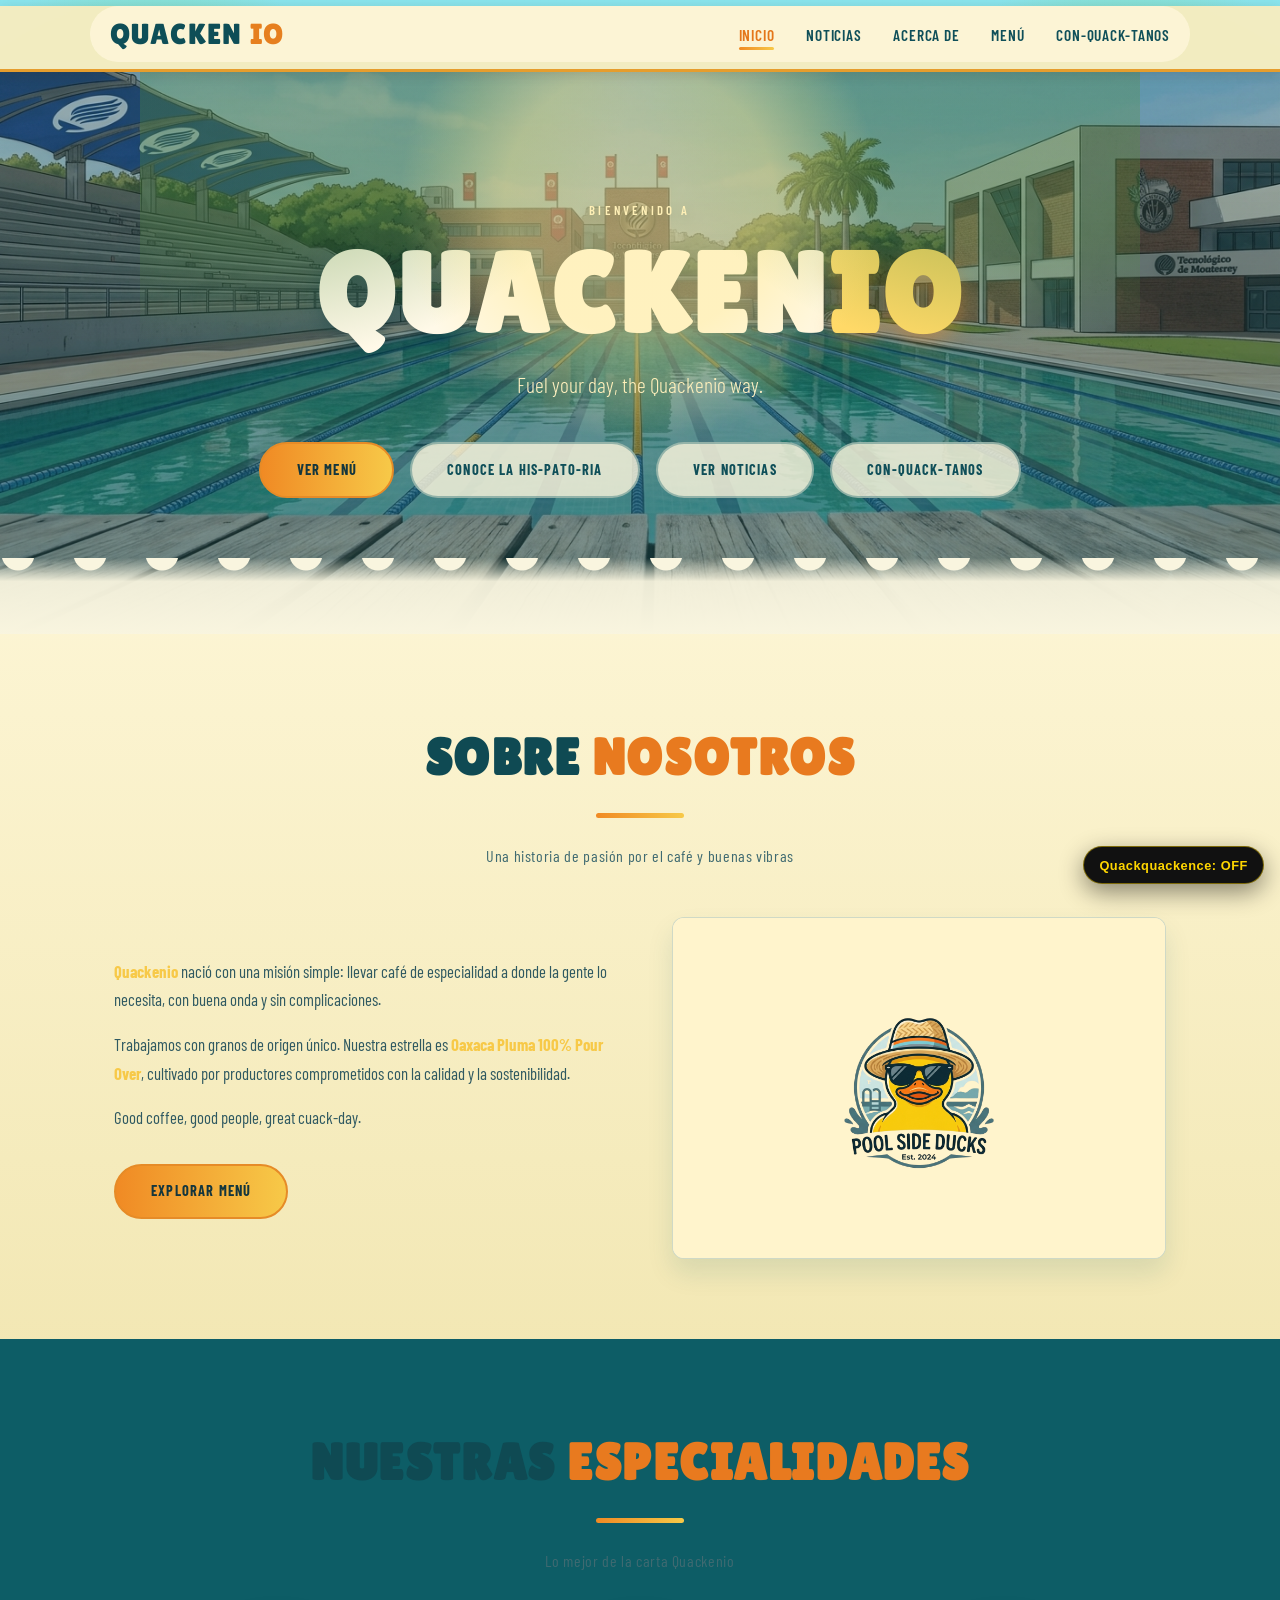
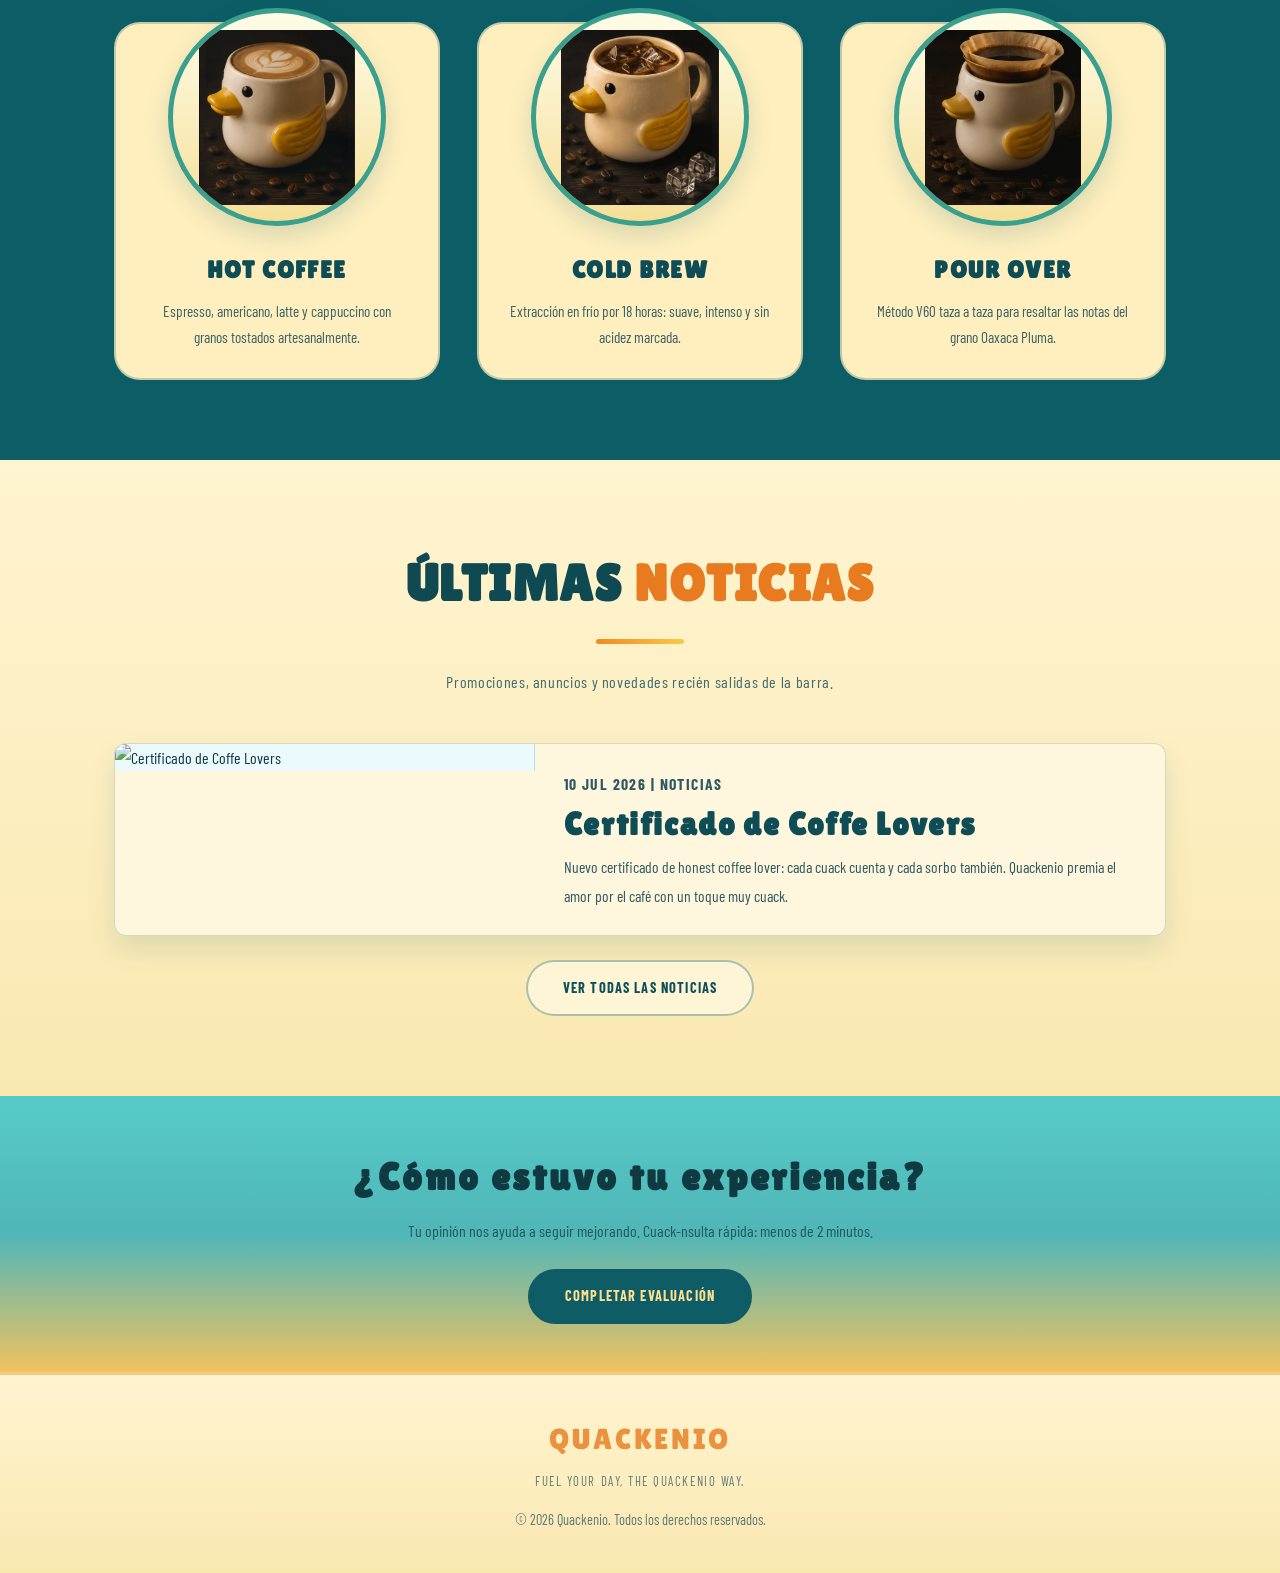
==== commit c633c377: "added tropical theme" ====
--- a/index.html
+++ b/index.html
@@ -68,7 +68,7 @@
             <div class="about-image-placeholder">
               <!-- <span>Q</span>
               <p>GOOD VIBES SINCE 2024</p> -->
-              <img src="images/logo.png" alt="Quackenio" />
+              <img src="images/logo_tropi.png" alt="Quackenio" />
             </div>
           </div>
         </div>
--- a/styles.css
+++ b/styles.css
@@ -1,4 +1,4 @@
-@import url('https://fonts.googleapis.com/css2?family=Bebas+Neue&family=Inter:wght@300;400;600;700&display=swap');
+@import url('https://fonts.googleapis.com/css2?family=Bebas+Neue&family=Inter:wght@300;400;600;700&family=Lilita+One&family=Barlow+Condensed:wght@400;500;700&display=swap');
 
 /* ================================================
    QUACKENIO — Stylesheet
@@ -196,7 +196,9 @@
 
 /* ---------- Hero ---------- */
 .hero {
-  background: var(--black);
+  background:
+    linear-gradient(rgba(0, 0, 0, 0.5), rgba(0, 0, 0, 0.55)),
+    url('images/background.png') center center / cover no-repeat;
   color: var(--white);
   text-align: center;
   padding: 7rem 1.5rem 6rem;
@@ -335,19 +337,21 @@
 .about-image-placeholder {
   background: var(--dark-card);
   height: 340px;
-  /* display: flex; */
+  display: flex;
   flex-direction: column;
   align-items: center;
   justify-content: center;
   color: var(--yellow);
-  font-size: 5rem;
+  padding: 1.25rem;
   gap: 1rem;
 }
 
 .about-image img {
-  width: 100%;
+  width: auto;
+  max-width: 84%;
+  max-height: 84%;
   height: auto;
-  object-fit: unset; /* ya no hace falta */
+  object-fit: contain;
   display: block;
 }
 
@@ -1219,3 +1223,329 @@
     gap: 2rem;
   }
 }
+
+/* ---------- Seasonal Theme: Tropical Beach ---------- */
+:root {
+  --black: #0d5d66;
+  --dark: #0b7f87;
+  --dark-card: #fff4cc;
+  --yellow: #f7c948;
+  --yellow-hover: #eab934;
+  --orange: #f08a24;
+  --white: #14363d;
+  --gray: #386168;
+  --light-bg: #fff7de;
+
+  --bg: #7adce4;
+  --bg-section: #ffeeb7;
+  --bg-alt: #fff4cf;
+  --text: #14363d;
+  --text-muted: #456e74;
+  --accent: #f08a24;
+  --shadow: rgba(11, 67, 74, 0.25);
+
+  --font-heading: 'Lilita One', 'Bebas Neue', sans-serif;
+  --font-body: 'Barlow Condensed', 'Inter', sans-serif;
+}
+
+body {
+  background:
+    radial-gradient(circle at 12% 8%, rgba(120, 205, 115, 0.18) 0 8%, transparent 9%),
+    radial-gradient(circle at 88% 8%, rgba(120, 205, 115, 0.18) 0 8%, transparent 9%),
+    linear-gradient(180deg, #8ae6ee 0%, #3fcad8 38%, #38b4bf 56%, #f5dc8b 57%, #f2cf72 100%);
+  color: var(--text);
+}
+
+.navbar {
+  background: rgba(248, 237, 191, 0.95);
+  border-bottom: 3px solid #e69d2d;
+  box-shadow: 0 10px 24px rgba(15, 88, 98, 0.18);
+  backdrop-filter: blur(7px);
+}
+
+.navbar .container {
+  background: rgba(255, 247, 221, 0.75);
+  border-radius: 999px;
+  margin: 0.4rem auto;
+  height: 56px;
+  padding: 0 1.25rem;
+}
+
+.navbar-brand {
+  color: #0e4e57;
+  letter-spacing: 0.04em;
+}
+
+.navbar-brand span {
+  color: #e67f1f;
+}
+
+.nav-links a {
+  color: #0f4f59;
+  font-size: 0.96rem;
+  letter-spacing: 0.05em;
+}
+
+.nav-links a::after {
+  height: 3px;
+  border-radius: 12px;
+  background: linear-gradient(90deg, #f08a24, #f7c948);
+}
+
+.nav-links a:hover,
+.nav-links a.active {
+  color: #e4761a;
+}
+
+.hamburger span {
+  background: #e67f1f;
+}
+
+.hero {
+  padding: 8rem 1.5rem 8.5rem;
+  background:
+    linear-gradient(180deg, rgba(9, 56, 63, 0.34) 0%, rgba(9, 56, 63, 0.45) 52%, rgba(18, 78, 86, 0.56) 100%),
+    url('images/background.png') center center / cover no-repeat;
+  color: #fff7df;
+}
+
+.hero::before {
+  top: -12%;
+  width: min(1000px, 95vw);
+  height: 760px;
+  background:
+    radial-gradient(circle at 50% 26%, rgba(255, 232, 141, 0.45) 0 18%, rgba(255, 232, 141, 0) 32%),
+    radial-gradient(ellipse at 12% 8%, rgba(83, 142, 62, 0.32) 0 18%, transparent 30%),
+    radial-gradient(ellipse at 88% 8%, rgba(83, 142, 62, 0.32) 0 18%, transparent 30%);
+}
+
+.hero::after {
+  content: '';
+  position: absolute;
+  inset: auto 0 -2px;
+  height: 78px;
+  background:
+    radial-gradient(circle at 18px -4px, #f9f5df 16px, transparent 17px) 0 0/72px 100% repeat-x,
+    linear-gradient(180deg, transparent 0%, rgba(249, 245, 223, 0.94) 30%, rgba(249, 245, 223, 1) 100%);
+  pointer-events: none;
+}
+
+.hero-eyebrow {
+  color: #fff7d9;
+  text-shadow: 0 3px 10px rgba(13, 57, 66, 0.35);
+}
+
+.hero h1 {
+  color: #fff9e8;
+  letter-spacing: 0.04em;
+  text-shadow: 0 6px 22px rgba(10, 55, 63, 0.45);
+}
+
+.hero h1 em {
+  color: #ffd967;
+  text-shadow: 0 8px 20px rgba(240, 138, 36, 0.45);
+}
+
+.hero-tagline {
+  color: #fff2c8;
+  font-size: clamp(1.15rem, 2.2vw, 1.35rem);
+  font-style: normal;
+}
+
+.section-title {
+  color: #0f4a53;
+  letter-spacing: 0.03em;
+}
+
+.section-title em {
+  color: #e87a1f;
+}
+
+.section-subtitle {
+  color: #3f6a71;
+}
+
+.section-divider {
+  width: 88px;
+  height: 5px;
+  border-radius: 99px;
+  background: linear-gradient(90deg, #f08a24, #f7c948);
+}
+
+.btn {
+  border-radius: 999px;
+}
+
+.btn-primary {
+  background: linear-gradient(90deg, #f08a24, #f7c948);
+  border-color: #e68b27;
+  color: #14363d;
+}
+
+.btn-primary:hover {
+  background: linear-gradient(90deg, #e67f1f, #f3c23d);
+  border-color: #dc7b1f;
+  box-shadow: 0 10px 24px rgba(238, 140, 43, 0.35);
+}
+
+.btn-outline {
+  background: rgba(255, 248, 223, 0.8);
+  border-color: rgba(14, 93, 102, 0.35);
+  color: #0f4f59;
+}
+
+.btn-outline:hover {
+  background: rgba(255, 255, 255, 0.92);
+  border-color: rgba(14, 93, 102, 0.56);
+}
+
+.about,
+.news-section,
+.news-archive,
+.menu-section,
+.menu-section:nth-child(even),
+.page-hero,
+footer {
+  background: linear-gradient(180deg, rgba(255, 245, 210, 0.98) 0%, rgba(250, 233, 179, 0.96) 100%);
+}
+
+.page-hero {
+  border-bottom: 3px solid rgba(230, 134, 34, 0.4);
+}
+
+.page-hero p {
+  color: #3f6970;
+}
+
+.about-text p,
+.news-content p,
+.info-block p,
+.story-text p,
+.training-step p,
+.story-closing,
+.menu-item-info p,
+.hours-grid,
+.gallery-caption {
+  color: #2f5961;
+}
+
+.about-image,
+.contact-form-wrapper,
+.news-post-card,
+.news-card,
+.menu-item,
+.founder-card,
+.training-step {
+  background: #fff7dd;
+  border: 1px solid rgba(16, 95, 105, 0.2);
+  box-shadow: 0 14px 26px rgba(15, 90, 99, 0.12);
+}
+
+.cards-grid {
+  gap: 2.3rem;
+}
+
+.card {
+  background: #ffefbe;
+  border: 2px solid rgba(19, 97, 106, 0.26);
+  border-radius: 26px;
+  overflow: visible;
+  padding: 1.2rem 1.1rem 1.4rem;
+}
+
+.card:hover {
+  border-color: #e67f1f;
+  box-shadow: 0 16px 30px rgba(13, 94, 102, 0.2);
+}
+
+.card-icon {
+  width: min(220px, 76%);
+  aspect-ratio: 1;
+  height: auto;
+  margin: -2.2rem auto 0.8rem;
+  border-radius: 999px;
+  border: 5px solid #3a9f8c;
+  background: linear-gradient(180deg, #fffde8 0%, #f5df98 100%);
+  box-shadow: 0 10px 24px rgba(14, 95, 104, 0.16);
+}
+
+.card-icon img {
+  object-fit: contain;
+  width: 84%;
+  height: 84%;
+}
+
+.card-body {
+  text-align: center;
+  padding: 0.7rem 0.85rem 0.3rem;
+}
+
+.card-body h3,
+.news-content h3,
+.contact-info h2,
+.category-header h2,
+.founder-caption h3,
+.training-step h3,
+.story-quote {
+  color: #0f4d56;
+}
+
+.news-media-wrap,
+.gallery-panel,
+.founder-portrait-wrap {
+  background: #ebfbfd;
+  border-color: rgba(18, 103, 112, 0.2);
+}
+
+.news-meta,
+.info-block h3,
+.menu-item-price {
+  color: #e6781a;
+}
+
+.eval-banner {
+  background:
+    linear-gradient(180deg, rgba(76, 203, 205, 0.94) 0%, rgba(70, 180, 188, 0.94) 50%, rgba(240, 194, 94, 0.96) 100%);
+  color: #103a42;
+}
+
+.btn-dark {
+  background: #0e5d66;
+  border-color: #0e5d66;
+  color: #ffe08d;
+}
+
+footer {
+  border-top: 3px solid rgba(230, 134, 34, 0.32);
+}
+
+footer .footer-brand {
+  color: #e67b1f;
+}
+
+footer .footer-tagline,
+footer p {
+  color: #355e66;
+}
+
+@media (max-width: 768px) {
+  .navbar .container {
+    border-radius: 0;
+    margin: 0;
+    height: 64px;
+    background: transparent;
+  }
+
+  .nav-links {
+    background: rgba(255, 246, 220, 0.98);
+    border-top: 2px solid rgba(230, 127, 31, 0.32);
+  }
+
+  .hero {
+    padding: 5.2rem 1.1rem 6rem;
+  }
+
+  .card-icon {
+    width: min(200px, 80%);
+  }
+}
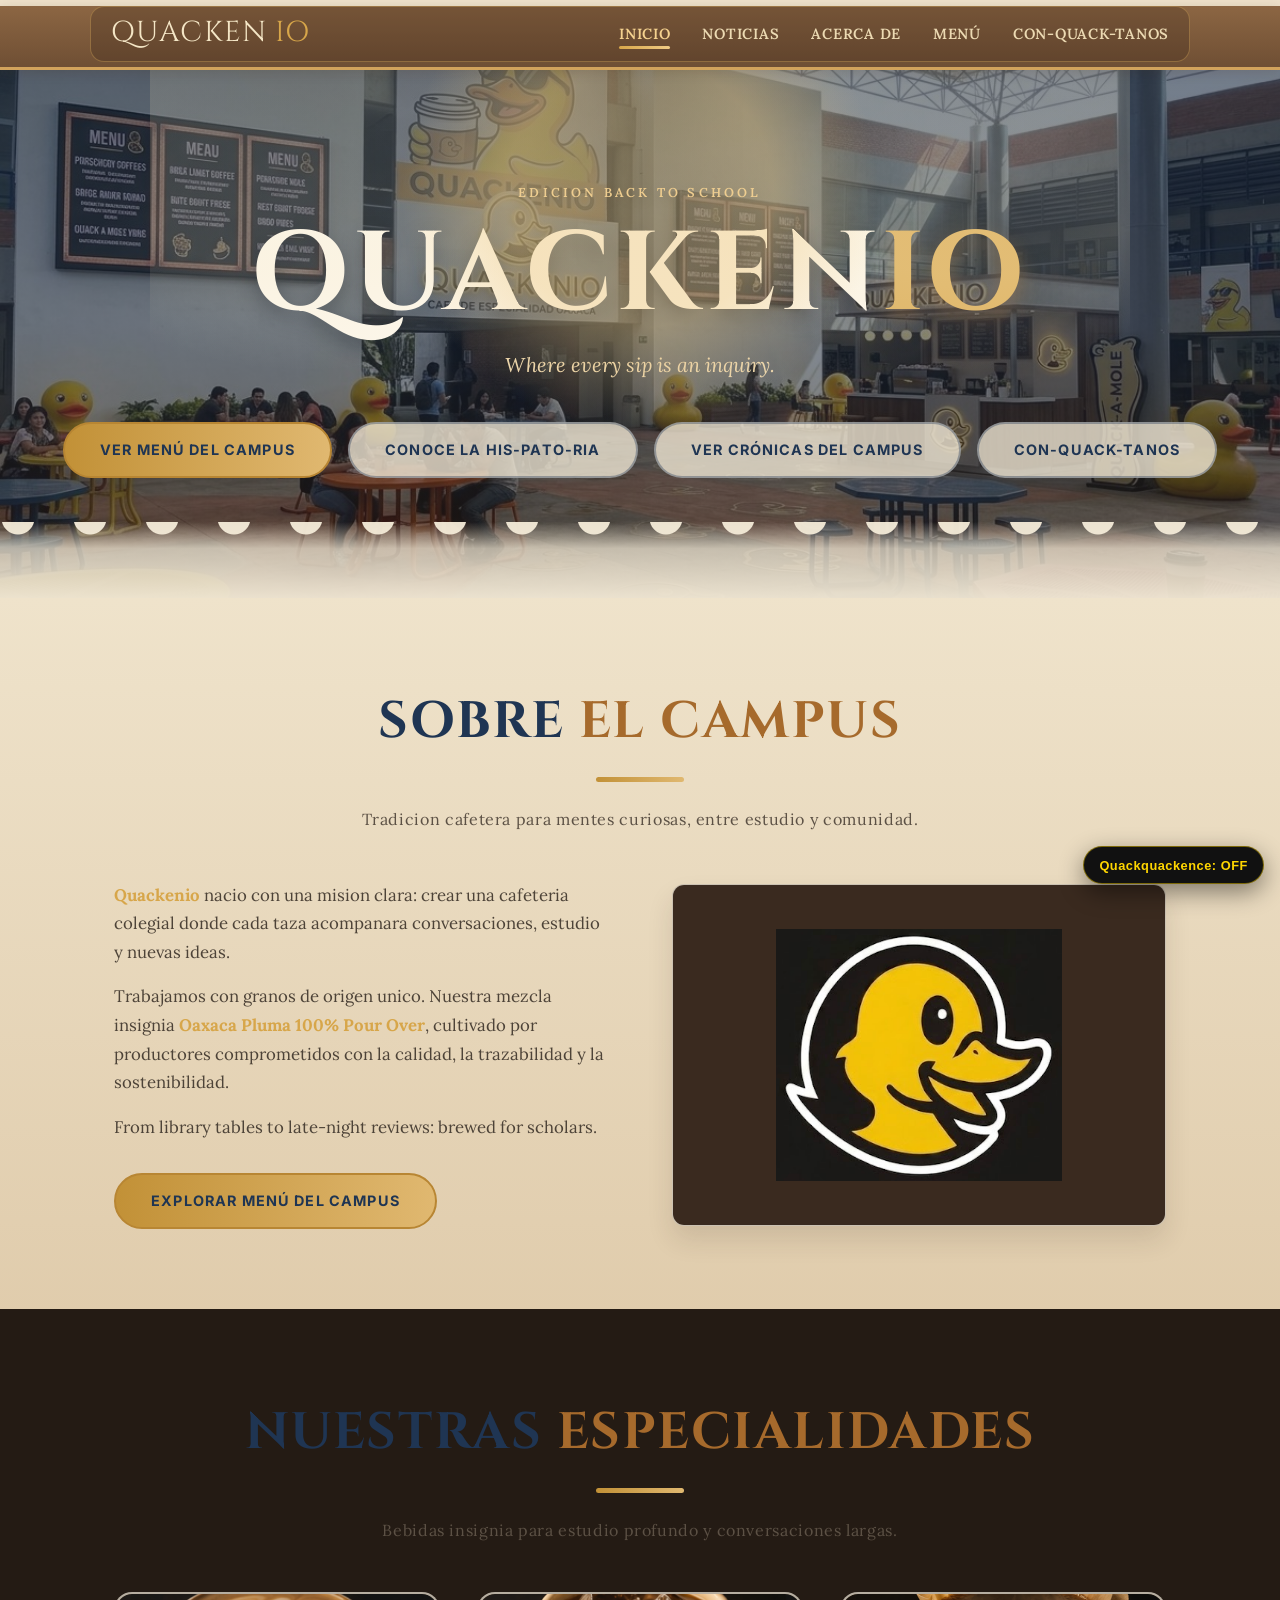
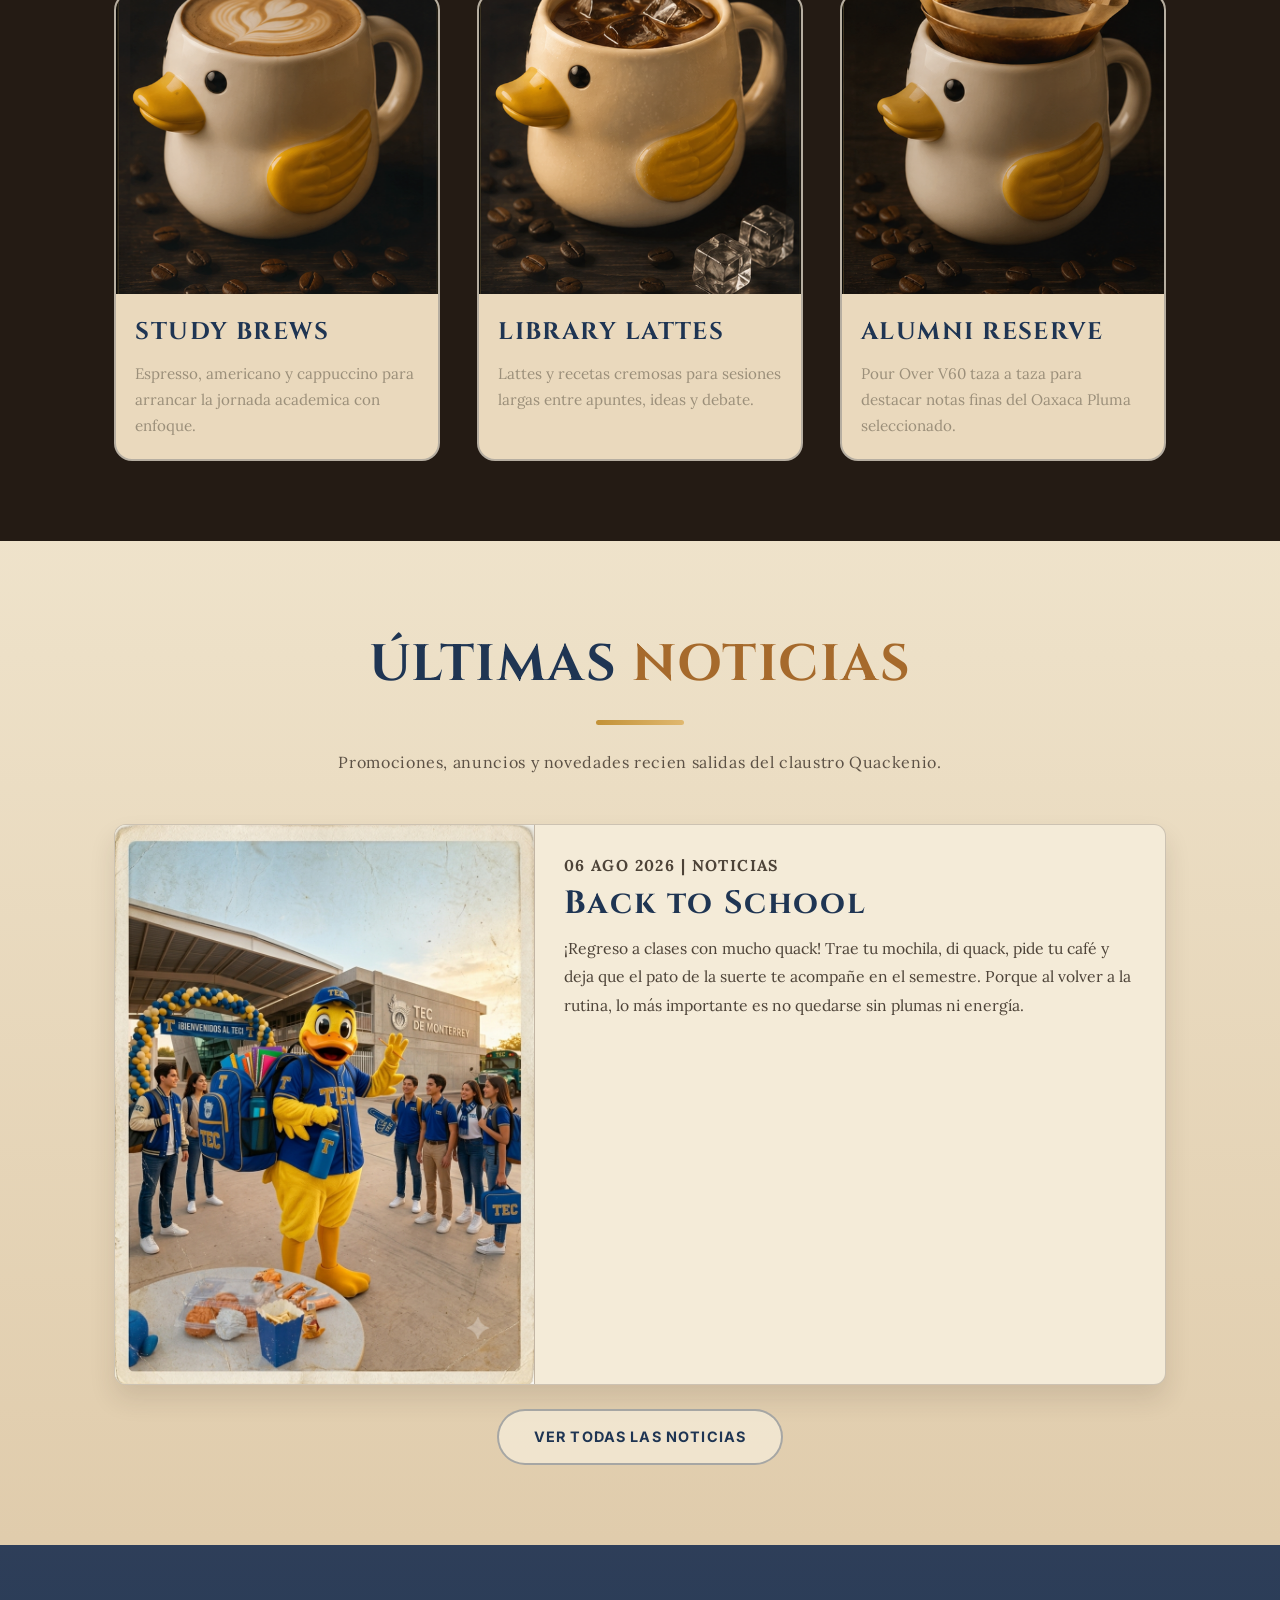
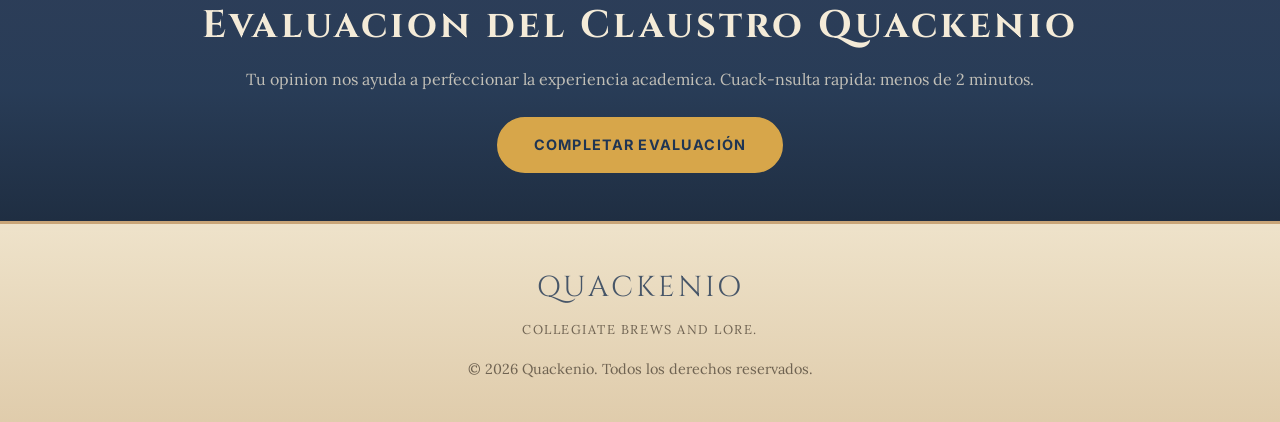
==== commit 26126702: "back to school theme" ====
--- a/index.html
+++ b/index.html
@@ -3,8 +3,8 @@
 <head>
   <meta charset="UTF-8" />
   <meta name="viewport" content="width=device-width, initial-scale=1.0" />
-  <meta name="description" content="Quackenio - Fuel your day, the Quackenio way. Café de especialidad, Cold Brew y Pour Over." />
-  <title>Quackenio | Inicio</title>
+  <meta name="description" content="Quackenio Back to School - Collegiate brews, lore y café de especialidad para mente curiosa." />
+  <title>Quackenio | Back to School</title>
   <link rel="stylesheet" href="styles.css" />
   <style>
     .reveal { opacity: 0; transform: translateY(24px); transition: opacity 0.55s ease, transform 0.55s ease; }
@@ -29,13 +29,13 @@
   </nav>
 
   <header class="hero">
-    <p class="hero-eyebrow">Bienvenido a</p>
+    <p class="hero-eyebrow">Edicion Back to School</p>
     <h1>QUACKEN<em>IO</em></h1>
-    <p class="hero-tagline">Fuel your day, the Quackenio way.</p>
+    <p class="hero-tagline">Where every sip is an inquiry.</p>
     <div style="display:flex; gap:1rem; justify-content:center; flex-wrap:wrap;">
-      <a href="menu.html" class="btn btn-primary">Ver Menú</a>
+      <a href="menu.html" class="btn btn-primary">Ver Menú del Campus</a>
       <a href="about.html" class="btn btn-outline">Conoce la his-pato-ria</a>
-      <a href="#news" class="btn btn-outline">Ver Noticias</a>
+      <a href="#news" class="btn btn-outline">Ver Crónicas del Campus</a>
       <a href="contact.html" class="btn btn-outline">Con-quack-tanos</a>
     </div>
   </header>
@@ -43,32 +43,32 @@
   <main>
     <section class="section about" aria-labelledby="about-title">
       <div class="container">
-        <h2 class="section-title" id="about-title">SOBRE <em>NOSOTROS</em></h2>
+        <h2 class="section-title" id="about-title">SOBRE <em>EL CAMPUS</em></h2>
         <span class="section-divider"></span>
-        <p class="section-subtitle">Una historia de pasión por el café y buenas vibras</p>
+        <p class="section-subtitle">Tradicion cafetera para mentes curiosas, entre estudio y comunidad.</p>
 
         <div class="about-grid">
           <div class="about-text">
             <p>
-              <strong>Quackenio</strong> nació con una misión simple: llevar café de especialidad
-              a donde la gente lo necesita, con buena onda y sin complicaciones.
+              <strong>Quackenio</strong> nacio con una mision clara: crear una cafeteria colegial
+              donde cada taza acompanara conversaciones, estudio y nuevas ideas.
             </p>
             <p>
-              Trabajamos con granos de origen único. Nuestra estrella es
+              Trabajamos con granos de origen unico. Nuestra mezcla insignia
               <strong>Oaxaca Pluma 100% Pour Over</strong>, cultivado por productores
-              comprometidos con la calidad y la sostenibilidad.
+              comprometidos con la calidad, la trazabilidad y la sostenibilidad.
             </p>
             <p>
-              Good coffee, good people, great cuack-day.
+              From library tables to late-night reviews: brewed for scholars.
             </p>
-            <a href="menu.html" class="btn btn-primary" style="margin-top:1rem;">Explorar Menú</a>
+            <a href="menu.html" class="btn btn-primary" style="margin-top:1rem;">Explorar Menú del Campus</a>
           </div>
 
           <div class="about-image">
             <div class="about-image-placeholder">
               <!-- <span>Q</span>
               <p>GOOD VIBES SINCE 2024</p> -->
-              <img src="images/logo_tropi.png" alt="Quackenio" />
+              <img src="images/logo.png" alt="Quackenio" />
             </div>
           </div>
         </div>
@@ -79,7 +79,7 @@
       <div class="container">
         <h2 class="section-title" id="specialties-title">NUESTRAS <em>ESPECIALIDADES</em></h2>
         <span class="section-divider"></span>
-        <p class="section-subtitle">Lo mejor de la carta Quackenio</p>
+        <p class="section-subtitle">Bebidas insignia para estudio profundo y conversaciones largas.</p>
 
         <div class="cards-grid">
           <article class="card">
@@ -87,8 +87,8 @@
               <img src="images/cafe1.png" alt="HOT" />
             </div>
             <div class="card-body">
-              <h3>HOT COFFEE</h3>
-              <p>Espresso, americano, latte y cappuccino con granos tostados artesanalmente.</p>
+              <h3>STUDY BREWS</h3>
+              <p>Espresso, americano y cappuccino para arrancar la jornada academica con enfoque.</p>
             </div>
           </article>
 
@@ -97,8 +97,8 @@
               <img src="images/cafe2.png" alt="COLD" />
             </div>
             <div class="card-body">
-              <h3>COLD BREW</h3>
-              <p>Extracción en frío por 18 horas: suave, intenso y sin acidez marcada.</p>
+              <h3>LIBRARY LATTES</h3>
+              <p>Lattes y recetas cremosas para sesiones largas entre apuntes, ideas y debate.</p>
             </div>
           </article>
 
@@ -107,8 +107,8 @@
               <img src="images/cafe3.png" alt="POUR OVER" />
             </div>
             <div class="card-body">
-              <h3>POUR OVER</h3>
-              <p>Método V60 taza a taza para resaltar las notas del grano Oaxaca Pluma.</p>
+              <h3>ALUMNI RESERVE</h3>
+              <p>Pour Over V60 taza a taza para destacar notas finas del Oaxaca Pluma seleccionado.</p>
             </div>
           </article>
         </div>
@@ -119,7 +119,7 @@
       <div class="container">
         <h2 class="section-title" id="news-title">ÚLTIMAS <em>NOTICIAS</em></h2>
         <span class="section-divider"></span>
-        <p class="section-subtitle">Promociones, anuncios y novedades recién salidas de la barra.</p>
+        <p class="section-subtitle">Promociones, anuncios y novedades recien salidas del claustro Quackenio.</p>
 
         <div class="news-grid" id="news-featured">
           <article class="news-post-card" aria-label="Promoción México vs Ecuador">
@@ -151,8 +151,8 @@
     </section>
 
     <section class="eval-banner" aria-label="Portal de evaluación">
-      <h2>¿Cómo estuvo tu experiencia?</h2>
-      <p>Tu opinión nos ayuda a seguir mejorando. Cuack-nsulta rápida: menos de 2 minutos.</p>
+      <h2>Evaluacion del Claustro Quackenio</h2>
+      <p>Tu opinion nos ayuda a perfeccionar la experiencia academica. Cuack-nsulta rapida: menos de 2 minutos.</p>
       <a href="https://forms.cloud.microsoft/r/SLcjeuqy2h" target="_blank" rel="noopener noreferrer" class="btn btn-dark">
         Completar evaluación
       </a>
@@ -161,7 +161,7 @@
 
   <footer>
     <p class="footer-brand">QUACKENIO</p>
-    <p class="footer-tagline">Fuel your day, the Quackenio way.</p>
+    <p class="footer-tagline">Collegiate Brews and Lore.</p>
     <p>&copy; 2026 Quackenio. Todos los derechos reservados.</p>
   </footer>
 
--- a/styles.css
+++ b/styles.css
@@ -1,4 +1,4 @@
-@import url('https://fonts.googleapis.com/css2?family=Bebas+Neue&family=Inter:wght@300;400;600;700&family=Lilita+One&family=Barlow+Condensed:wght@400;500;700&display=swap');
+@import url('https://fonts.googleapis.com/css2?family=Bebas+Neue&family=Inter:wght@300;400;600;700&family=Cinzel:wght@500;700&family=Lora:wght@400;600;700&display=swap');
 
 /* ================================================
    QUACKENIO — Stylesheet
@@ -1224,99 +1224,253 @@
   }
 }
 
-/* ---------- Seasonal Theme: Tropical Beach ---------- */
+/* ---------- Seasonal Theme: Back to School ---------- */
 :root {
-  --black: #0d5d66;
-  --dark: #0b7f87;
-  --dark-card: #fff4cc;
-  --yellow: #f7c948;
-  --yellow-hover: #eab934;
-  --orange: #f08a24;
-  --white: #14363d;
-  --gray: #386168;
-  --light-bg: #fff7de;
-
-  --bg: #7adce4;
-  --bg-section: #ffeeb7;
-  --bg-alt: #fff4cf;
-  --text: #14363d;
-  --text-muted: #456e74;
-  --accent: #f08a24;
-  --shadow: rgba(11, 67, 74, 0.25);
-
-  --font-heading: 'Lilita One', 'Bebas Neue', sans-serif;
-  --font-body: 'Barlow Condensed', 'Inter', sans-serif;
+  --black: #241b14;
+  --dark: #2f2219;
+  --dark-card: #3a2a1f;
+  --yellow: #d7a64a;
+  --yellow-hover: #c29137;
+  --orange: #a66a2c;
+  --white: #f4ebd8;
+  --gray: #9b8f7a;
+  --light-bg: #efe3cc;
+  --navy: #1f3553;
+  --navy-deep: #14263d;
+
+  --bg: #e7dbc6;
+  --bg-section: #d9c7a8;
+  --bg-alt: #cbb391;
+  --text: #2c221b;
+  --text-muted: #5e5244;
+  --accent: #d7a64a;
+  --accent-2: #1f3553;
+  --shadow: rgba(36, 27, 20, 0.30);
+
+  --font-heading: 'Cinzel', 'Bebas Neue', serif;
+  --font-body: 'Lora', 'Inter', serif;
 }
 
 body {
   background:
-    radial-gradient(circle at 12% 8%, rgba(120, 205, 115, 0.18) 0 8%, transparent 9%),
-    radial-gradient(circle at 88% 8%, rgba(120, 205, 115, 0.18) 0 8%, transparent 9%),
-    linear-gradient(180deg, #8ae6ee 0%, #3fcad8 38%, #38b4bf 56%, #f5dc8b 57%, #f2cf72 100%);
+    radial-gradient(circle at 8% 10%, rgba(251, 241, 218, 0.42) 0 7%, transparent 8%),
+    radial-gradient(circle at 92% 14%, rgba(251, 241, 218, 0.3) 0 6%, transparent 7%),
+    linear-gradient(180deg, #efe2cb 0%, #e3d2b3 45%, #d6c09d 100%);
   color: var(--text);
 }
 
+/* Decorative running duck (site-wide) */
+.duck-runner {
+  position: fixed;
+  left: -130px;
+  bottom: clamp(10px, 2.8vh, 24px);
+  width: 88px;
+  height: 54px;
+  padding: 0;
+  border: 0;
+  background: transparent;
+  pointer-events: auto;
+  cursor: pointer;
+  z-index: 1900;
+  animation: duck-run-across 15s linear infinite;
+  filter: drop-shadow(0 6px 12px rgba(43, 34, 27, 0.32));
+}
+
+.duck-runner:focus-visible {
+  outline: 2px solid #1f3553;
+  outline-offset: 3px;
+}
+
+.duck-runner-duck {
+  position: absolute;
+  left: 10px;
+  bottom: 12px;
+  width: 56px;
+  height: 31px;
+  background: #e7bf71;
+  border: 2px solid #2f2219;
+  border-radius: 24px 24px 18px 20px;
+  animation: duck-body-bob 0.33s steps(2, end) infinite;
+}
+
+.duck-runner-duck::before {
+  content: '';
+  position: absolute;
+  right: -8px;
+  top: -13px;
+  width: 23px;
+  height: 23px;
+  background: #f0cf89;
+  border: 2px solid #2f2219;
+  border-radius: 50%;
+}
+
+.duck-runner-duck::after {
+  content: '';
+  position: absolute;
+  right: -18px;
+  top: -5px;
+  width: 14px;
+  height: 9px;
+  background: #a66a2c;
+  border: 2px solid #2f2219;
+  border-left: 0;
+  clip-path: polygon(0 0, 100% 50%, 0 100%);
+}
+
+.duck-runner-eye {
+  position: absolute;
+  right: 3px;
+  top: -5px;
+  width: 4px;
+  height: 4px;
+  border-radius: 50%;
+  background: #2f2219;
+}
+
+.duck-runner-wing {
+  position: absolute;
+  left: 20px;
+  top: 9px;
+  width: 18px;
+  height: 12px;
+  border: 2px solid rgba(47, 34, 25, 0.72);
+  border-radius: 14px 14px 10px 10px;
+  border-top: 0;
+}
+
+.duck-runner-leg {
+  position: absolute;
+  bottom: -10px;
+  width: 3px;
+  height: 13px;
+  background: #2f2219;
+  transform-origin: top center;
+}
+
+.duck-runner-leg::after {
+  content: '';
+  position: absolute;
+  left: -2px;
+  bottom: -2px;
+  width: 8px;
+  height: 3px;
+  border-radius: 3px;
+  background: #a66a2c;
+}
+
+.duck-runner-leg--front {
+  left: 19px;
+  animation: duck-leg-front 0.22s linear infinite;
+}
+
+.duck-runner-leg--back {
+  left: 34px;
+  animation: duck-leg-back 0.22s linear infinite;
+}
+
+@keyframes duck-run-across {
+  from { transform: translateX(0); }
+  to   { transform: translateX(calc(100vw + 180px)); }
+}
+
+@keyframes duck-body-bob {
+  0%, 100% { transform: translateY(0); }
+  50% { transform: translateY(-2px); }
+}
+
+@keyframes duck-leg-front {
+  0% { transform: rotate(22deg); }
+  50% { transform: rotate(-24deg); }
+  100% { transform: rotate(22deg); }
+}
+
+@keyframes duck-leg-back {
+  0% { transform: rotate(-24deg); }
+  50% { transform: rotate(22deg); }
+  100% { transform: rotate(-24deg); }
+}
+
+@media (max-width: 768px) {
+  .duck-runner {
+    width: 74px;
+    height: 46px;
+    bottom: 8px;
+  }
+
+  .duck-runner-duck {
+    transform: scale(0.86);
+    transform-origin: left bottom;
+  }
+}
+
+@media (prefers-reduced-motion: reduce) {
+  .duck-runner {
+    display: none;
+  }
+}
+
 .navbar {
-  background: rgba(248, 237, 191, 0.95);
-  border-bottom: 3px solid #e69d2d;
-  box-shadow: 0 10px 24px rgba(15, 88, 98, 0.18);
-  backdrop-filter: blur(7px);
+  background: linear-gradient(180deg, #8c6643 0%, #6f4f34 100%);
+  border-bottom: 3px solid #d2a35c;
+  box-shadow: 0 10px 24px rgba(47, 34, 25, 0.24);
 }
 
 .navbar .container {
-  background: rgba(255, 247, 221, 0.75);
-  border-radius: 999px;
-  margin: 0.4rem auto;
+  background: rgba(54, 37, 24, 0.26);
+  border: 1px solid rgba(217, 172, 94, 0.38);
+  border-radius: 14px;
+  margin: 0.35rem auto;
   height: 56px;
   padding: 0 1.25rem;
 }
 
 .navbar-brand {
-  color: #0e4e57;
+  color: #f4e6c6;
   letter-spacing: 0.04em;
 }
 
 .navbar-brand span {
-  color: #e67f1f;
+  color: #d7a64a;
 }
 
 .nav-links a {
-  color: #0f4f59;
-  font-size: 0.96rem;
+  color: #ecdab3;
+  font-size: 0.92rem;
   letter-spacing: 0.05em;
 }
 
 .nav-links a::after {
   height: 3px;
   border-radius: 12px;
-  background: linear-gradient(90deg, #f08a24, #f7c948);
+  background: linear-gradient(90deg, #d7a64a, #f0cb85);
 }
 
 .nav-links a:hover,
 .nav-links a.active {
-  color: #e4761a;
+  color: #f5d28f;
 }
 
 .hamburger span {
-  background: #e67f1f;
+  background: #d7a64a;
 }
 
 .hero {
-  padding: 8rem 1.5rem 8.5rem;
+  padding: 7rem 1.5rem 7.5rem;
   background:
-    linear-gradient(180deg, rgba(9, 56, 63, 0.34) 0%, rgba(9, 56, 63, 0.45) 52%, rgba(18, 78, 86, 0.56) 100%),
-    url('images/background.png') center center / cover no-repeat;
-  color: #fff7df;
+    linear-gradient(180deg, rgba(21, 38, 61, 0.6) 0%, rgba(30, 44, 66, 0.56) 48%, rgba(44, 30, 18, 0.62) 100%),
+    url('images/cafeteria.jpeg') center center / cover no-repeat;
+  color: #f8f1e1;
 }
 
 .hero::before {
-  top: -12%;
-  width: min(1000px, 95vw);
+  top: -14%;
+  width: min(980px, 94vw);
   height: 760px;
   background:
-    radial-gradient(circle at 50% 26%, rgba(255, 232, 141, 0.45) 0 18%, rgba(255, 232, 141, 0) 32%),
-    radial-gradient(ellipse at 12% 8%, rgba(83, 142, 62, 0.32) 0 18%, transparent 30%),
-    radial-gradient(ellipse at 88% 8%, rgba(83, 142, 62, 0.32) 0 18%, transparent 30%);
+    radial-gradient(circle at 50% 26%, rgba(236, 198, 124, 0.4) 0 18%, rgba(236, 198, 124, 0) 32%),
+    radial-gradient(ellipse at 16% 12%, rgba(244, 229, 187, 0.16) 0 20%, transparent 30%),
+    radial-gradient(ellipse at 84% 12%, rgba(244, 229, 187, 0.16) 0 20%, transparent 30%);
 }
 
 .hero::after {
@@ -1325,78 +1479,79 @@
   inset: auto 0 -2px;
   height: 78px;
   background:
-    radial-gradient(circle at 18px -4px, #f9f5df 16px, transparent 17px) 0 0/72px 100% repeat-x,
-    linear-gradient(180deg, transparent 0%, rgba(249, 245, 223, 0.94) 30%, rgba(249, 245, 223, 1) 100%);
+    radial-gradient(circle at 18px -4px, rgba(244, 235, 216, 0.95) 16px, transparent 17px) 0 0/72px 100% repeat-x,
+    linear-gradient(180deg, transparent 0%, rgba(244, 235, 216, 0.72) 34%, rgba(244, 235, 216, 0.95) 100%);
   pointer-events: none;
 }
 
 .hero-eyebrow {
-  color: #fff7d9;
-  text-shadow: 0 3px 10px rgba(13, 57, 66, 0.35);
+  color: #f0d19b;
+  text-shadow: 0 3px 10px rgba(16, 27, 40, 0.35);
 }
 
 .hero h1 {
-  color: #fff9e8;
+  color: #fcf6ea;
   letter-spacing: 0.04em;
-  text-shadow: 0 6px 22px rgba(10, 55, 63, 0.45);
+  text-shadow: 0 7px 20px rgba(15, 22, 35, 0.46);
 }
 
 .hero h1 em {
-  color: #ffd967;
-  text-shadow: 0 8px 20px rgba(240, 138, 36, 0.45);
+  color: #dfb567;
+  text-shadow: 0 8px 20px rgba(166, 106, 44, 0.45);
 }
 
 .hero-tagline {
-  color: #fff2c8;
-  font-size: clamp(1.15rem, 2.2vw, 1.35rem);
-  font-style: normal;
+  color: #ecd7b0;
+  font-size: clamp(1.05rem, 2.1vw, 1.25rem);
+  font-style: italic;
 }
 
 .section-title {
-  color: #0f4a53;
+  color: #1f3553;
   letter-spacing: 0.03em;
 }
 
 .section-title em {
-  color: #e87a1f;
+  color: #a66a2c;
 }
 
 .section-subtitle {
-  color: #3f6a71;
+  color: #5c5145;
 }
 
 .section-divider {
   width: 88px;
   height: 5px;
   border-radius: 99px;
-  background: linear-gradient(90deg, #f08a24, #f7c948);
+  background: linear-gradient(90deg, #c29137, #e0b870);
 }
 
 .btn {
   border-radius: 999px;
+  font-family: 'Inter', 'Helvetica Neue', sans-serif;
 }
 
 .btn-primary {
-  background: linear-gradient(90deg, #f08a24, #f7c948);
-  border-color: #e68b27;
-  color: #14363d;
+  background: linear-gradient(90deg, #c29137, #e0b870);
+  border-color: #b88633;
+  color: #1f3553;
 }
 
 .btn-primary:hover {
-  background: linear-gradient(90deg, #e67f1f, #f3c23d);
-  border-color: #dc7b1f;
-  box-shadow: 0 10px 24px rgba(238, 140, 43, 0.35);
+  background: linear-gradient(90deg, #b88633, #d8aa61);
+  border-color: #a4772b;
+  box-shadow: 0 10px 24px rgba(166, 106, 44, 0.35);
 }
 
 .btn-outline {
-  background: rgba(255, 248, 223, 0.8);
-  border-color: rgba(14, 93, 102, 0.35);
-  color: #0f4f59;
+  background: rgba(244, 235, 216, 0.78);
+  border-color: rgba(31, 53, 83, 0.35);
+  color: #1f3553;
 }
 
 .btn-outline:hover {
-  background: rgba(255, 255, 255, 0.92);
-  border-color: rgba(14, 93, 102, 0.56);
+  background: rgba(250, 245, 232, 0.92);
+  border-color: rgba(31, 53, 83, 0.58);
 }
 
 .about,
@@ -1406,15 +1561,15 @@
 .menu-section:nth-child(even),
 .page-hero,
 footer {
-  background: linear-gradient(180deg, rgba(255, 245, 210, 0.98) 0%, rgba(250, 233, 179, 0.96) 100%);
+  background: linear-gradient(180deg, rgba(239, 227, 203, 0.98) 0%, rgba(224, 204, 172, 0.98) 100%);
 }
 
 .page-hero {
-  border-bottom: 3px solid rgba(230, 134, 34, 0.4);
+  border-bottom: 3px solid rgba(166, 106, 44, 0.45);
 }
 
 .page-hero p {
-  color: #3f6970;
+  color: #4e4438;
 }
 
 .about-text p,
@@ -1426,7 +1581,7 @@
 .menu-item-info p,
 .hours-grid,
 .gallery-caption {
-  color: #2f5961;
+  color: #4d4338;
 }
 
 .about-image,
@@ -1436,9 +1591,9 @@
 .menu-item,
 .founder-card,
 .training-step {
-  background: #fff7dd;
-  border: 1px solid rgba(16, 95, 105, 0.2);
-  box-shadow: 0 14px 26px rgba(15, 90, 99, 0.12);
+  background: #f4ebd8;
+  border: 1px solid rgba(47, 34, 25, 0.2);
+  box-shadow: 0 14px 26px rgba(47, 34, 25, 0.12);
 }
 
 .cards-grid {
@@ -1446,38 +1601,37 @@
 }
 
 .card {
-  background: #ffefbe;
-  border: 2px solid rgba(19, 97, 106, 0.26);
-  border-radius: 26px;
-  overflow: visible;
-  padding: 1.2rem 1.1rem 1.4rem;
+  background: #ead9bd;
+  border: 2px solid rgba(31, 53, 83, 0.26);
+  border-radius: 18px;
+  overflow: hidden;
+  padding: 0;
 }
 
 .card:hover {
-  border-color: #e67f1f;
-  box-shadow: 0 16px 30px rgba(13, 94, 102, 0.2);
+  border-color: #a66a2c;
+  box-shadow: 0 16px 30px rgba(47, 34, 25, 0.2);
 }
 
 .card-icon {
-  width: min(220px, 76%);
-  aspect-ratio: 1;
-  height: auto;
-  margin: -2.2rem auto 0.8rem;
-  border-radius: 999px;
-  border: 5px solid #3a9f8c;
-  background: linear-gradient(180deg, #fffde8 0%, #f5df98 100%);
-  box-shadow: 0 10px 24px rgba(14, 95, 104, 0.16);
+  width: 100%;
+  height: 300px;
+  margin: 0;
+  border-radius: 0;
+  border: 0;
+  background: linear-gradient(180deg, #d8c3a1 0%, #ccb08a 100%);
+  box-shadow: none;
 }
 
 .card-icon img {
-  object-fit: contain;
-  width: 84%;
-  height: 84%;
+  object-fit: cover;
+  width: 100%;
+  height: 100%;
 }
 
 .card-body {
-  text-align: center;
-  padding: 0.7rem 0.85rem 0.3rem;
+  text-align: left;
+  padding: 1.15rem 1.2rem 1.25rem;
 }
 
 .card-body h3,
@@ -1487,45 +1641,50 @@
 .founder-caption h3,
 .training-step h3,
 .story-quote {
-  color: #0f4d56;
+  color: #1f3553;
 }
 
 .news-media-wrap,
 .gallery-panel,
 .founder-portrait-wrap {
-  background: #ebfbfd;
-  border-color: rgba(18, 103, 112, 0.2);
+  background: #e7dbc6;
+  border-color: rgba(47, 34, 25, 0.2);
 }
 
 .news-meta,
 .info-block h3,
 .menu-item-price {
-  color: #e6781a;
+  color: #a66a2c;
 }
 
 .eval-banner {
   background:
-    linear-gradient(180deg, rgba(76, 203, 205, 0.94) 0%, rgba(70, 180, 188, 0.94) 50%, rgba(240, 194, 94, 0.96) 100%);
-  color: #103a42;
+    linear-gradient(180deg, rgba(37, 55, 85, 0.95) 0%, rgba(31, 53, 83, 0.95) 52%, rgba(21, 38, 61, 0.95) 100%);
+  color: #f4ebd8;
 }
 
 .btn-dark {
-  background: #0e5d66;
-  border-color: #0e5d66;
-  color: #ffe08d;
+  background: #d7a64a;
+  border-color: #d7a64a;
+  color: #1f3553;
+}
+
+.btn-dark:hover {
+  background: #c29137;
+  border-color: #c29137;
 }
 
 footer {
-  border-top: 3px solid rgba(230, 134, 34, 0.32);
+  border-top: 3px solid rgba(166, 106, 44, 0.4);
 }
 
 footer .footer-brand {
-  color: #e67b1f;
+  color: #1f3553;
 }
 
 footer .footer-tagline,
 footer p {
-  color: #355e66;
+  color: #53483a;
 }
 
 @media (max-width: 768px) {
@@ -1534,11 +1693,12 @@
     margin: 0;
     height: 64px;
     background: transparent;
+    border: 0;
   }
 
   .nav-links {
-    background: rgba(255, 246, 220, 0.98);
-    border-top: 2px solid rgba(230, 127, 31, 0.32);
+    background: rgba(244, 235, 216, 0.98);
+    border-top: 2px solid rgba(166, 106, 44, 0.32);
   }
 
   .hero {
@@ -1546,6 +1706,6 @@
   }
 
   .card-icon {
-    width: min(200px, 80%);
+    height: 250px;
   }
 }
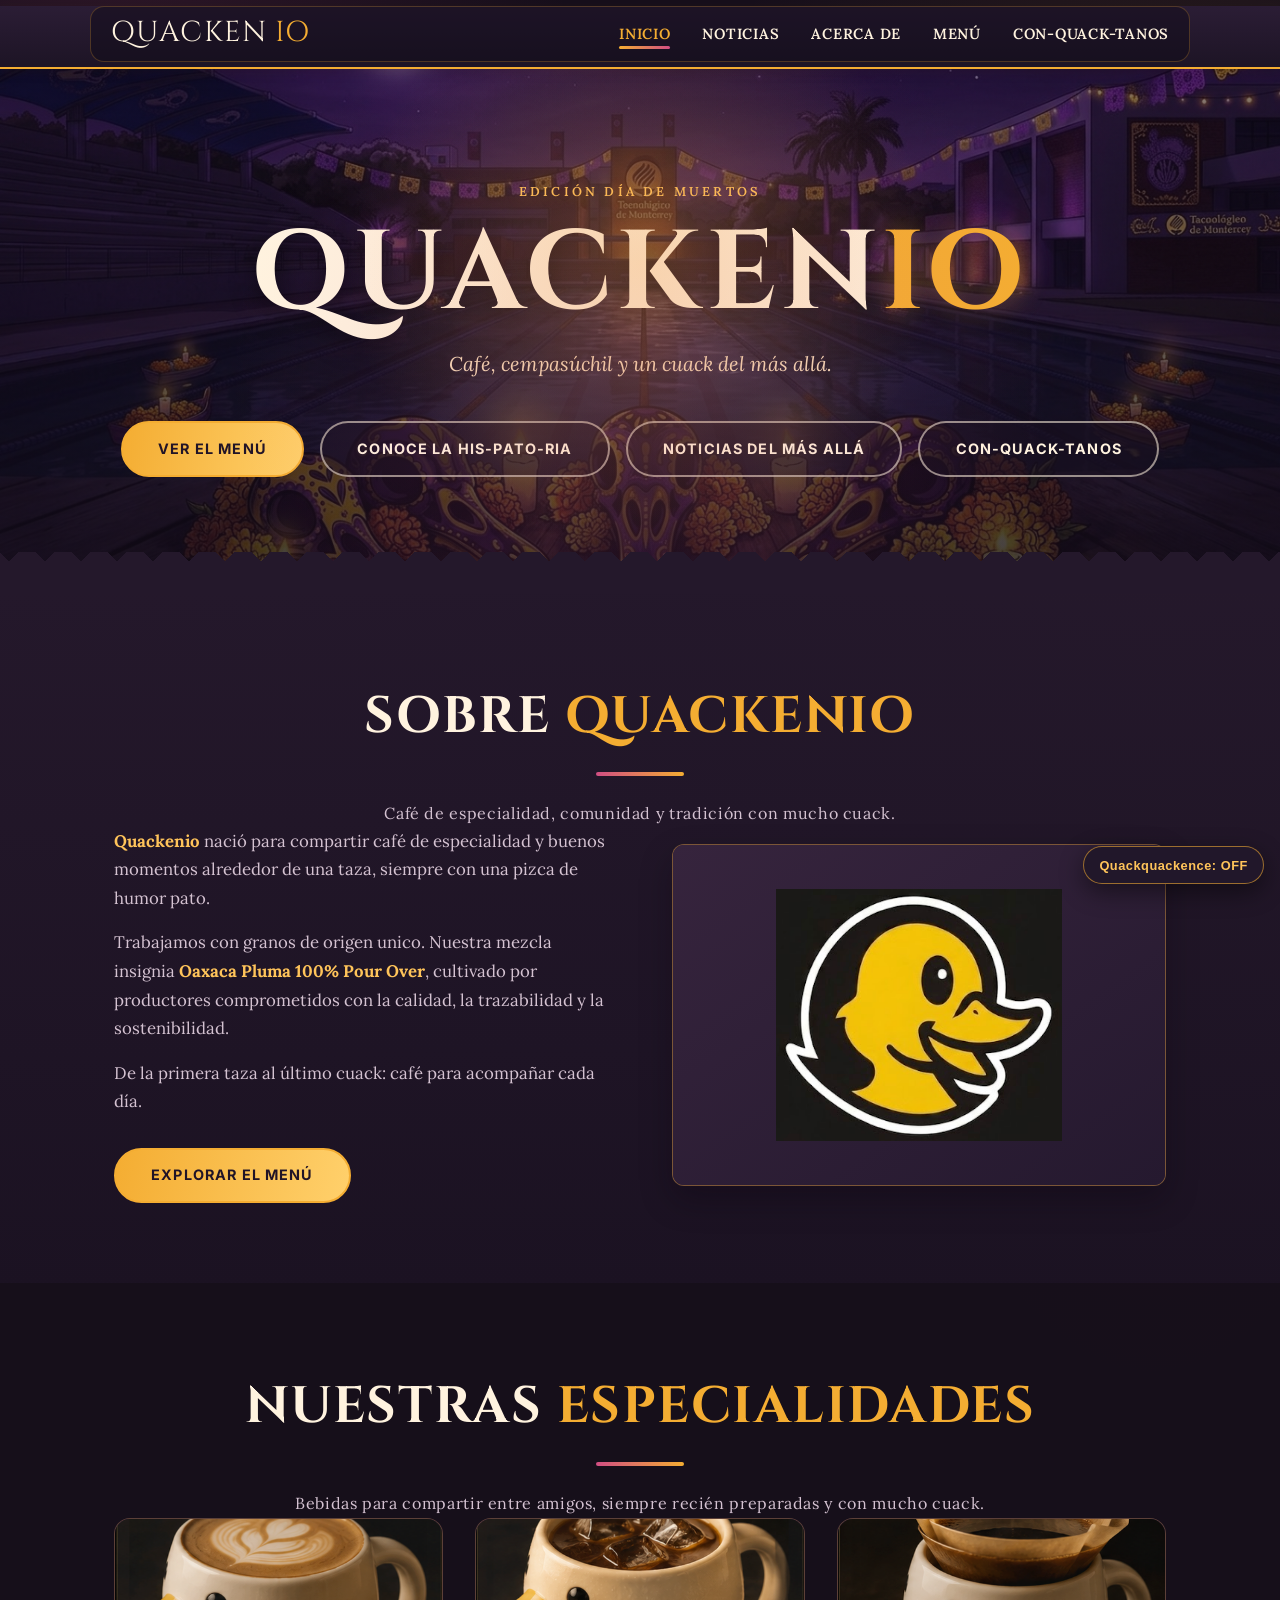
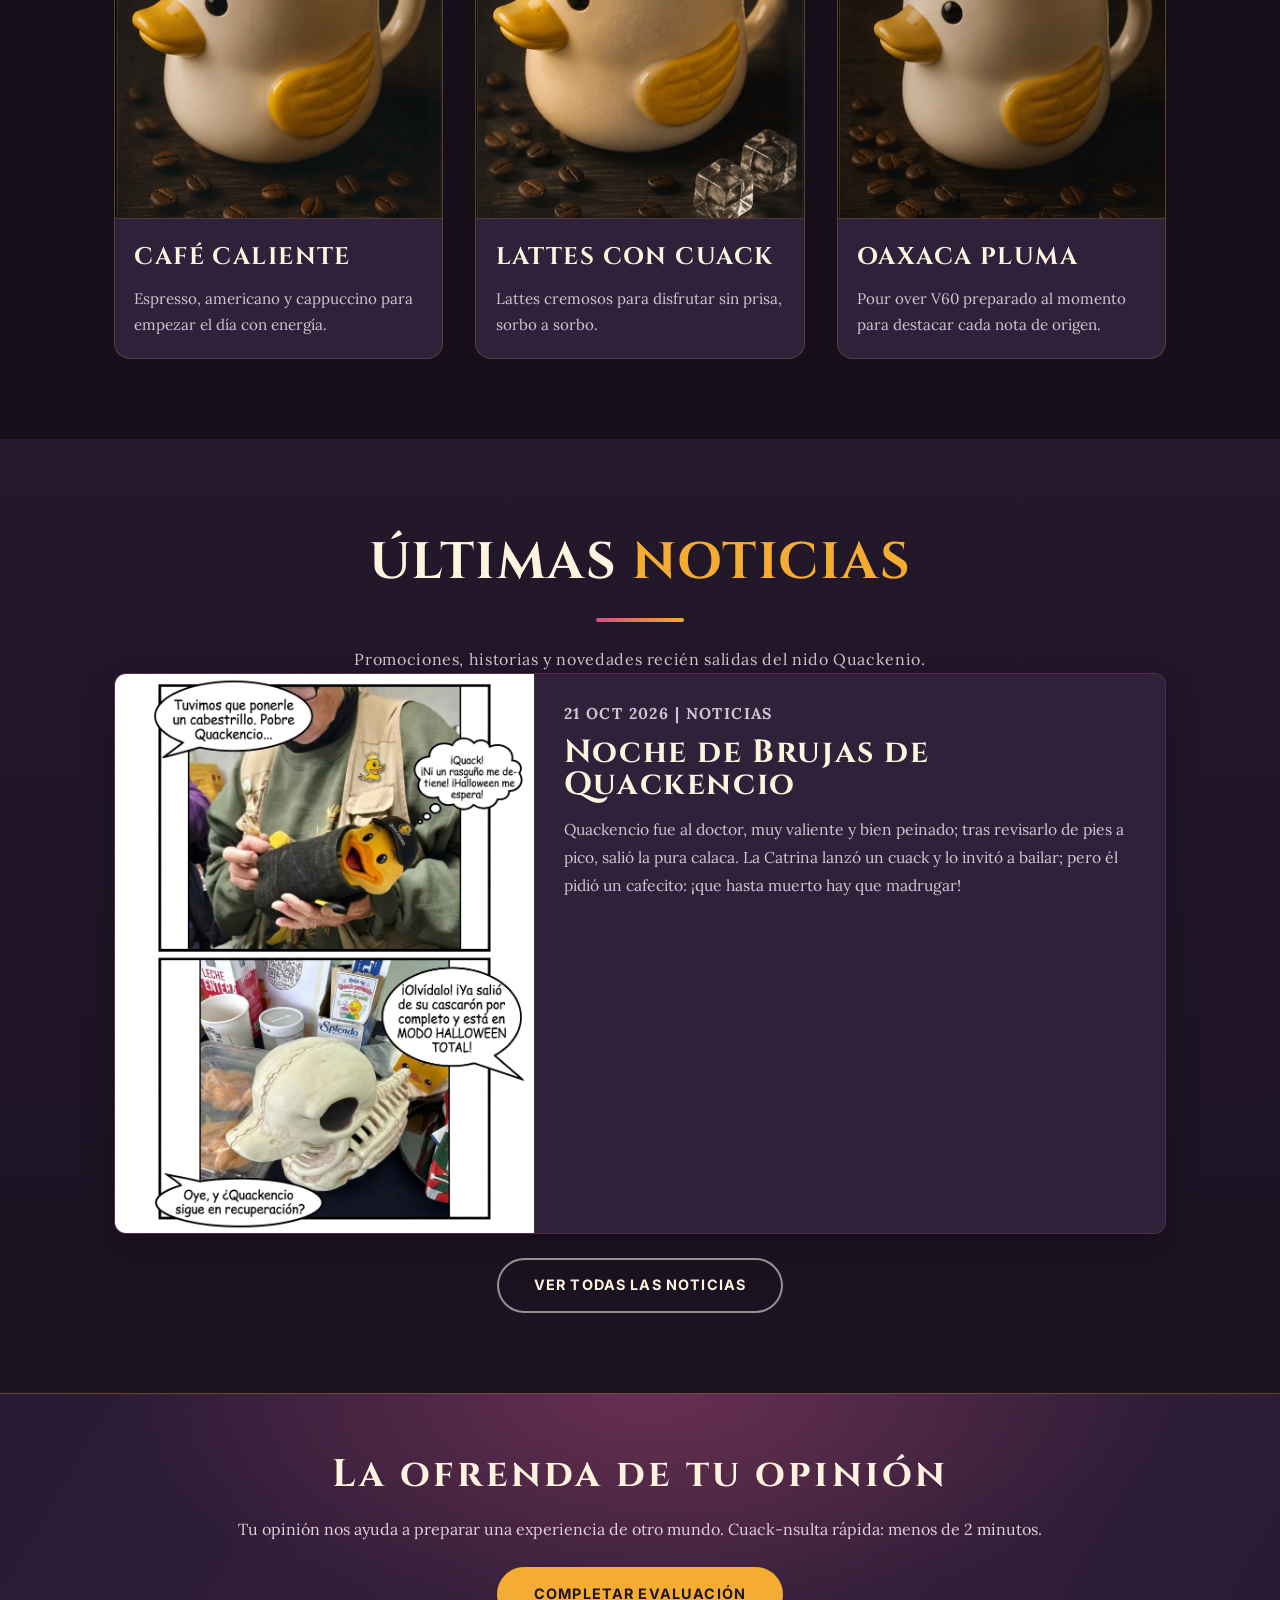
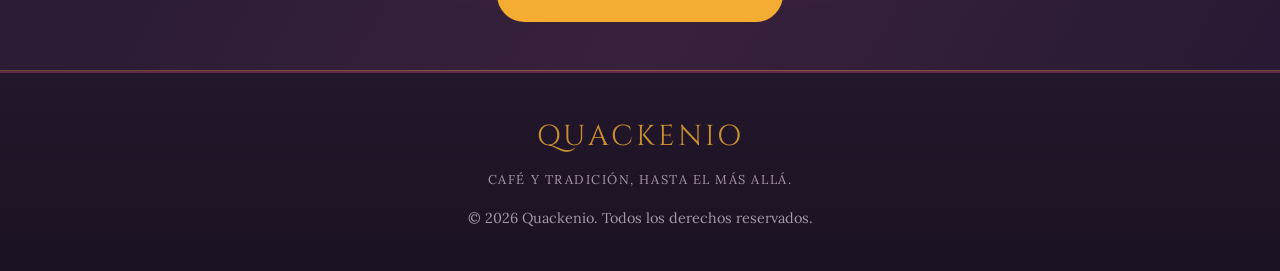
==== commit f5aa5a49: "tema de dia de muertos" ====
--- a/index.html
+++ b/index.html
@@ -3,15 +3,15 @@
 <head>
   <meta charset="UTF-8" />
   <meta name="viewport" content="width=device-width, initial-scale=1.0" />
-  <meta name="description" content="Quackenio Back to School - Collegiate brews, lore y café de especialidad para mente curiosa." />
-  <title>Quackenio | Back to School</title>
+  <meta name="description" content="Quackenio celebra Halloween a la mexicana: café, cempasúchil y un cuack del más allá." />
+  <title>Quackenio | Halloween</title>
   <link rel="stylesheet" href="styles.css" />
   <style>
     .reveal { opacity: 0; transform: translateY(24px); transition: opacity 0.55s ease, transform 0.55s ease; }
     .reveal.revealed { opacity: 1; transform: translateY(0); }
   </style>
 </head>
-<body>
+<body class="theme-halloween">
   <nav class="navbar" role="navigation" aria-label="Navegación principal">
     <div class="container">
       <a href="index.html" class="navbar-brand">QUACKEN<span>IO</span></a>
@@ -29,13 +29,13 @@
   </nav>
 
   <header class="hero">
-    <p class="hero-eyebrow">Edicion Back to School</p>
+    <p class="hero-eyebrow">Edición Día de Muertos</p>
     <h1>QUACKEN<em>IO</em></h1>
-    <p class="hero-tagline">Where every sip is an inquiry.</p>
+    <p class="hero-tagline">Café, cempasúchil y un cuack del más allá.</p>
     <div style="display:flex; gap:1rem; justify-content:center; flex-wrap:wrap;">
-      <a href="menu.html" class="btn btn-primary">Ver Menú del Campus</a>
+      <a href="menu.html" class="btn btn-primary">Ver el menú</a>
       <a href="about.html" class="btn btn-outline">Conoce la his-pato-ria</a>
-      <a href="#news" class="btn btn-outline">Ver Crónicas del Campus</a>
+      <a href="#news" class="btn btn-outline">Noticias del más allá</a>
       <a href="contact.html" class="btn btn-outline">Con-quack-tanos</a>
     </div>
   </header>
@@ -43,15 +43,15 @@
   <main>
     <section class="section about" aria-labelledby="about-title">
       <div class="container">
-        <h2 class="section-title" id="about-title">SOBRE <em>EL CAMPUS</em></h2>
+        <h2 class="section-title" id="about-title">SOBRE <em>QUACKENIO</em></h2>
         <span class="section-divider"></span>
-        <p class="section-subtitle">Tradicion cafetera para mentes curiosas, entre estudio y comunidad.</p>
+        <p class="section-subtitle">Café de especialidad, comunidad y tradición con mucho cuack.</p>
 
         <div class="about-grid">
           <div class="about-text">
             <p>
-              <strong>Quackenio</strong> nacio con una mision clara: crear una cafeteria colegial
-              donde cada taza acompanara conversaciones, estudio y nuevas ideas.
+              <strong>Quackenio</strong> nació para compartir café de especialidad y buenos momentos
+              alrededor de una taza, siempre con una pizca de humor pato.
             </p>
             <p>
               Trabajamos con granos de origen unico. Nuestra mezcla insignia
@@ -59,9 +59,9 @@
               comprometidos con la calidad, la trazabilidad y la sostenibilidad.
             </p>
             <p>
-              From library tables to late-night reviews: brewed for scholars.
+              De la primera taza al último cuack: café para acompañar cada día.
             </p>
-            <a href="menu.html" class="btn btn-primary" style="margin-top:1rem;">Explorar Menú del Campus</a>
+            <a href="menu.html" class="btn btn-primary" style="margin-top:1rem;">Explorar el menú</a>
           </div>
 
           <div class="about-image">
@@ -79,7 +79,7 @@
       <div class="container">
         <h2 class="section-title" id="specialties-title">NUESTRAS <em>ESPECIALIDADES</em></h2>
         <span class="section-divider"></span>
-        <p class="section-subtitle">Bebidas insignia para estudio profundo y conversaciones largas.</p>
+        <p class="section-subtitle">Bebidas para compartir entre amigos, siempre recién preparadas y con mucho cuack.</p>
 
         <div class="cards-grid">
           <article class="card">
@@ -87,8 +87,8 @@
               <img src="images/cafe1.png" alt="HOT" />
             </div>
             <div class="card-body">
-              <h3>STUDY BREWS</h3>
-              <p>Espresso, americano y cappuccino para arrancar la jornada academica con enfoque.</p>
+              <h3>CAFÉ CALIENTE</h3>
+              <p>Espresso, americano y cappuccino para empezar el día con energía.</p>
             </div>
           </article>
 
@@ -97,8 +97,8 @@
               <img src="images/cafe2.png" alt="COLD" />
             </div>
             <div class="card-body">
-              <h3>LIBRARY LATTES</h3>
-              <p>Lattes y recetas cremosas para sesiones largas entre apuntes, ideas y debate.</p>
+              <h3>LATTES CON CUACK</h3>
+              <p>Lattes cremosos para disfrutar sin prisa, sorbo a sorbo.</p>
             </div>
           </article>
 
@@ -107,8 +107,8 @@
               <img src="images/cafe3.png" alt="POUR OVER" />
             </div>
             <div class="card-body">
-              <h3>ALUMNI RESERVE</h3>
-              <p>Pour Over V60 taza a taza para destacar notas finas del Oaxaca Pluma seleccionado.</p>
+              <h3>OAXACA PLUMA</h3>
+              <p>Pour over V60 preparado al momento para destacar cada nota de origen.</p>
             </div>
           </article>
         </div>
@@ -119,7 +119,7 @@
       <div class="container">
         <h2 class="section-title" id="news-title">ÚLTIMAS <em>NOTICIAS</em></h2>
         <span class="section-divider"></span>
-        <p class="section-subtitle">Promociones, anuncios y novedades recien salidas del claustro Quackenio.</p>
+        <p class="section-subtitle">Promociones, historias y novedades recién salidas del nido Quackenio.</p>
 
         <div class="news-grid" id="news-featured">
           <article class="news-post-card" aria-label="Promoción México vs Ecuador">
@@ -151,8 +151,8 @@
     </section>
 
     <section class="eval-banner" aria-label="Portal de evaluación">
-      <h2>Evaluacion del Claustro Quackenio</h2>
-      <p>Tu opinion nos ayuda a perfeccionar la experiencia academica. Cuack-nsulta rapida: menos de 2 minutos.</p>
+      <h2>La ofrenda de tu opinión</h2>
+      <p>Tu opinión nos ayuda a preparar una experiencia de otro mundo. Cuack-nsulta rápida: menos de 2 minutos.</p>
       <a href="https://forms.cloud.microsoft/r/SLcjeuqy2h" target="_blank" rel="noopener noreferrer" class="btn btn-dark">
         Completar evaluación
       </a>
@@ -161,7 +161,7 @@
 
   <footer>
     <p class="footer-brand">QUACKENIO</p>
-    <p class="footer-tagline">Collegiate Brews and Lore.</p>
+    <p class="footer-tagline">Café y tradición, hasta el más allá.</p>
     <p>&copy; 2026 Quackenio. Todos los derechos reservados.</p>
   </footer>
 
--- a/styles.css
+++ b/styles.css
@@ -78,9 +78,7 @@
 
 .section-subtitle {
   text-align: center;
-  color: var(--gray);
-  font-size: 1rem;
-  margin-bottom: 3rem;
+  color: #e8e8e8;
   letter-spacing: 0.04em;
 }
 
@@ -540,9 +538,9 @@
 }
 
 .page-hero p {
-  color: var(--gray);
+  color: #ececec;
   font-size: 1.05rem;
-  font-weight: 300;
+  font-weight: 400;
 }
 
 .menu-section {
@@ -979,7 +977,7 @@
 }
 
 .founder-caption p {
-  color: var(--gray);
+  color: #e6e6e6;
   font-size: 0.93rem;
   line-height: 1.75;
 }
@@ -994,10 +992,11 @@
 }
 
 .story-text p {
-  color: var(--gray);
+  color: #ebebeb;
   font-size: 1rem;
   line-height: 1.85;
   margin-bottom: 1.2rem;
+  font-weight: 400;
 }
 
 .story-text em {
@@ -1021,10 +1020,11 @@
 .story-img-caption {
   text-align: center;
   font-size: 0.78rem;
-  color: rgba(170,170,170,0.55);
+  color: #d9d9d9;
   letter-spacing: 0.08em;
   text-transform: uppercase;
   margin-top: 0.75rem;
+  font-weight: 500;
 }
 
 /* Reverse column order for alternating layout */
@@ -1102,7 +1102,7 @@
 }
 
 .gallery-caption {
-  color: var(--gray);
+  color: #e6e6e6;
   text-align: center;
   font-size: 0.9rem;
   margin: 0.8rem 0 1rem;
@@ -1166,7 +1166,7 @@
 }
 
 .training-step p {
-  color: var(--gray);
+  color: #e7e7e7;
   font-size: 0.9rem;
   line-height: 1.75;
 }
@@ -1182,15 +1182,16 @@
 .story-quote {
   font-family: var(--font-heading);
   font-size: clamp(1.4rem, 3vw, 2rem);
-  color: var(--yellow);
+  color: var(--white);
   letter-spacing: 0.04em;
   border-left: 4px solid var(--yellow);
   padding: 1rem 2rem;
   margin: 2rem auto;
   text-align: left;
   max-width: 680px;
-  background: rgba(255,214,0,0.04);
+  background: rgba(36, 27, 20, 0.7);
   border-radius: 0 var(--radius) var(--radius) 0;
+  box-shadow: inset 0 0 0 1px rgba(255,255,255,0.08);
 }
 
 .story-quote cite {
@@ -1198,7 +1199,7 @@
   font-family: var(--font-body);
   font-size: 0.85rem;
   font-weight: 600;
-  color: var(--gray);
+  color: var(--light-bg);
   letter-spacing: 0.1em;
   text-transform: uppercase;
   margin-top: 0.75rem;
@@ -1206,7 +1207,7 @@
 }
 
 .story-closing {
-  color: var(--gray);
+  color: #f2ebde;
   font-size: 1.05rem;
   line-height: 1.85;
   margin-bottom: 1.2rem;
@@ -1639,8 +1640,7 @@
 .contact-info h2,
 .category-header h2,
 .founder-caption h3,
-.training-step h3,
-.story-quote {
+.training-step h3 {
   color: #1f3553;
 }
 
@@ -1709,3 +1709,498 @@
     height: 250px;
   }
 }
+
+/* ---------- Seasonal Theme: Halloween / Día de Muertos ---------- */
+.theme-halloween {
+  --black: #160f1b;
+  --dark: #24182b;
+  --dark-card: #32213a;
+  --yellow: #f4ad32;
+  --yellow-hover: #dc8d20;
+  --orange: #e86f3a;
+  --white: #fff3df;
+  --gray: #c9b9c8;
+  --light-bg: #fff0dc;
+  --navy: #29203a;
+  --navy-deep: #191321;
+
+  --bg: #160f1b;
+  --bg-section: #24182b;
+  --bg-alt: #1c1423;
+  --text: #fff3df;
+  --text-muted: #c9b9c8;
+  --accent: #f4ad32;
+  --accent-2: #d14e83;
+  --shadow: rgba(11, 5, 16, 0.55);
+  --font-heading: 'Cinzel', 'Bebas Neue', serif;
+  --font-body: 'Lora', 'Inter', serif;
+
+  background:
+    radial-gradient(ellipse at 10% 6%, rgba(209, 78, 131, 0.12), transparent 28rem),
+    radial-gradient(ellipse at 90% 18%, rgba(244, 173, 50, 0.1), transparent 30rem),
+    linear-gradient(180deg, #160f1b 0%, #201526 52%, #170f1b 100%);
+  color: var(--text);
+}
+
+.theme-halloween .navbar {
+  background: linear-gradient(180deg, #2b1d35 0%, #1d1425 100%);
+  border-bottom: 2px solid #f4ad32;
+  box-shadow: 0 8px 24px rgba(12, 5, 17, 0.45);
+}
+
+.theme-halloween .navbar .container {
+  background: rgba(19, 12, 25, 0.52);
+  border: 1px solid rgba(244, 173, 50, 0.24);
+  border-radius: 14px;
+  margin: 0.35rem auto;
+  height: 56px;
+}
+
+.theme-halloween .navbar-brand,
+.theme-halloween .nav-links a {
+  color: #fff3df;
+}
+
+.theme-halloween .navbar-brand span,
+.theme-halloween .nav-links a:hover,
+.theme-halloween .nav-links a.active {
+  color: #f4ad32;
+}
+
+.theme-halloween .nav-links a::after {
+  background: linear-gradient(90deg, #f4ad32, #d14e83);
+}
+
+.theme-halloween .hamburger span {
+  background: #f4ad32;
+}
+
+.theme-halloween .hero {
+  padding: 7rem 1.5rem 7.25rem;
+  background:
+    linear-gradient(180deg, rgba(19, 12, 25, 0.5), rgba(19, 12, 25, 0.8)),
+    url('images/background_halloween.jpg') center 60% / cover no-repeat;
+  color: #fff3df;
+}
+
+.theme-halloween .hero::before {
+  background:
+    radial-gradient(circle at 50% 35%, rgba(244, 173, 50, 0.24), transparent 42%),
+    radial-gradient(circle at 50% 50%, rgba(209, 78, 131, 0.16), transparent 66%);
+}
+
+.theme-halloween .hero::after {
+  content: '';
+  position: absolute;
+  inset: auto 0 -1px;
+  height: 42px;
+  background:
+    linear-gradient(135deg, transparent 25%, #24182b 25%) 0 0 / 36px 36px repeat-x,
+    linear-gradient(225deg, transparent 25%, #24182b 25%) 18px 0 / 36px 36px repeat-x,
+    linear-gradient(#24182b, #24182b) 0 18px / 100% 24px no-repeat;
+  pointer-events: none;
+}
+
+.theme-halloween .hero-eyebrow {
+  color: #ffc45a;
+  text-shadow: 0 2px 14px rgba(244, 173, 50, 0.35);
+}
+
+.theme-halloween .hero h1 {
+  color: #fff3df;
+  text-shadow: 0 7px 24px rgba(0, 0, 0, 0.55);
+}
+
+.theme-halloween .hero h1 em {
+  color: #f4ad32;
+  text-shadow: 0 0 28px rgba(244, 173, 50, 0.4);
+}
+
+.theme-halloween .hero-tagline {
+  color: #f4dcbf;
+}
+
+.theme-halloween .section-title {
+  color: #fff3df;
+}
+
+.theme-halloween .section-title em {
+  color: #f4ad32;
+}
+
+.theme-halloween .section-subtitle {
+  color: #d4c2d1;
+}
+
+.theme-halloween .section-divider {
+  width: 88px;
+  height: 4px;
+  background: linear-gradient(90deg, #d14e83, #f4ad32);
+}
+
+.theme-halloween .btn {
+  border-radius: 999px;
+}
+
+.theme-halloween .btn-primary {
+  background: linear-gradient(100deg, #f4ad32, #ffd06b);
+  border-color: #f4ad32;
+  color: #211427;
+}
+
+.theme-halloween .btn-primary:hover {
+  background: linear-gradient(100deg, #dc8d20, #f4ad32);
+  border-color: #dc8d20;
+  box-shadow: 0 9px 24px rgba(244, 173, 50, 0.3);
+}
+
+.theme-halloween .btn-outline {
+  background: rgba(27, 17, 34, 0.55);
+  border-color: rgba(255, 243, 223, 0.56);
+  color: #fff3df;
+}
+
+.theme-halloween .btn-outline:hover {
+  background: rgba(209, 78, 131, 0.2);
+  border-color: #f4ad32;
+}
+
+.theme-halloween .about,
+.theme-halloween .news-section,
+.theme-halloween .news-archive,
+.theme-halloween .menu-section,
+.theme-halloween .menu-section:nth-child(even),
+.theme-halloween .page-hero,
+.theme-halloween footer {
+  background: linear-gradient(180deg, rgba(36, 24, 43, 0.98), rgba(27, 18, 34, 0.98));
+}
+
+.theme-halloween .specialties {
+  background: rgba(22, 15, 27, 0.96);
+}
+
+.theme-halloween .page-hero {
+  border-bottom: 2px solid rgba(244, 173, 50, 0.35);
+}
+
+.theme-halloween .page-hero p {
+  color: #d4c2d1;
+}
+
+.theme-halloween .about-text p,
+.theme-halloween .news-content p,
+.theme-halloween .info-block p,
+.theme-halloween .story-text p,
+.theme-halloween .training-step p,
+.theme-halloween .story-closing,
+.theme-halloween .menu-item-info p,
+.theme-halloween .hours-grid,
+.theme-halloween .gallery-caption,
+.theme-halloween .founder-caption p,
+.theme-halloween .card-body p {
+  color: #d4c2d1;
+}
+
+.theme-halloween .about-text strong,
+.theme-halloween .story-text em,
+.theme-halloween .story-closing strong {
+  color: #ffc45a;
+}
+
+.theme-halloween .about-image,
+.theme-halloween .contact-form-wrapper,
+.theme-halloween .news-post-card,
+.theme-halloween .news-card,
+.theme-halloween .menu-item,
+.theme-halloween .founder-card,
+.theme-halloween .training-step {
+  background: #30213a;
+  border: 1px solid rgba(244, 173, 50, 0.2);
+  box-shadow: 0 14px 32px rgba(10, 4, 14, 0.3);
+}
+
+.theme-halloween .about-image {
+  border-color: rgba(244, 173, 50, 0.38);
+}
+
+.theme-halloween .about-image-placeholder,
+.theme-halloween .card-icon {
+  background: linear-gradient(145deg, #36243d, #25192f);
+}
+
+.theme-halloween .cards-grid {
+  gap: 2rem;
+}
+
+.theme-halloween .card {
+  background: #30213a;
+  border: 1px solid rgba(244, 173, 50, 0.22);
+  border-radius: 16px;
+}
+
+.theme-halloween .card:hover,
+.theme-halloween .training-step:hover {
+  border-color: #f4ad32;
+  box-shadow: 0 16px 34px rgba(10, 4, 14, 0.42);
+}
+
+.theme-halloween .card-icon {
+  border-bottom: 1px solid rgba(244, 173, 50, 0.16);
+}
+
+.theme-halloween .card-body h3,
+.theme-halloween .news-content h3,
+.theme-halloween .contact-info h2,
+.theme-halloween .category-header h2,
+.theme-halloween .founder-caption h3,
+.theme-halloween .training-step h3 {
+  color: #fff3df;
+}
+
+.theme-halloween .news-post-card,
+.theme-halloween .news-card {
+  border-color: rgba(209, 78, 131, 0.24);
+}
+
+.theme-halloween .news-post-card:hover,
+.theme-halloween .news-card:hover {
+  border-color: #f4ad32;
+  box-shadow: 0 16px 42px rgba(10, 4, 14, 0.45);
+}
+
+.theme-halloween .news-media-wrap,
+.theme-halloween .gallery-panel,
+.theme-halloween .founder-portrait-wrap {
+  background: #1a1221;
+  border-color: rgba(244, 173, 50, 0.2);
+}
+
+.theme-halloween .news-meta,
+.theme-halloween .info-block h3,
+.theme-halloween .menu-item-price,
+.theme-halloween .founder-img-placeholder small,
+.theme-halloween .training-step h3 {
+  color: #ffc45a;
+}
+
+.theme-halloween .category-header {
+  border-bottom-color: rgba(244, 173, 50, 0.24);
+}
+
+.theme-halloween .menu-item {
+  border-color: rgba(255, 243, 223, 0.1);
+}
+
+.theme-halloween .menu-item:hover {
+  border-color: rgba(244, 173, 50, 0.55);
+}
+
+.theme-halloween .contact-form-wrapper {
+  border-color: rgba(209, 78, 131, 0.28);
+}
+
+.theme-halloween label {
+  color: #d4c2d1;
+}
+
+.theme-halloween input[type="text"],
+.theme-halloween input[type="email"],
+.theme-halloween textarea {
+  background: #21172a;
+  border-color: rgba(255, 243, 223, 0.16);
+  color: #fff3df;
+}
+
+.theme-halloween input[type="text"]:focus,
+.theme-halloween input[type="email"]:focus,
+.theme-halloween textarea:focus {
+  border-color: #f4ad32;
+  box-shadow: 0 0 0 3px rgba(244, 173, 50, 0.18);
+}
+
+.theme-halloween input::placeholder,
+.theme-halloween textarea::placeholder {
+  color: rgba(201, 185, 200, 0.68);
+}
+
+.theme-halloween .form-submit {
+  background: #f4ad32;
+  border-color: #f4ad32;
+  color: #211427;
+}
+
+.theme-halloween .form-submit:hover {
+  background: #dc8d20;
+  border-color: #dc8d20;
+}
+
+.theme-halloween .eval-banner {
+  background:
+    radial-gradient(ellipse at 50% 0%, rgba(209, 78, 131, 0.32), transparent 58%),
+    linear-gradient(120deg, #281a34, #38213b 55%, #281a34);
+  color: #fff3df;
+  border-top: 1px solid rgba(244, 173, 50, 0.3);
+  border-bottom: 1px solid rgba(244, 173, 50, 0.3);
+}
+
+.theme-halloween .eval-banner p {
+  color: #e0cedb;
+  opacity: 1;
+}
+
+.theme-halloween .btn-dark {
+  background: #f4ad32;
+  border-color: #f4ad32;
+  color: #211427;
+}
+
+.theme-halloween .btn-dark:hover {
+  background: #dc8d20;
+  border-color: #dc8d20;
+}
+
+.theme-halloween footer {
+  border-top: 2px solid rgba(209, 78, 131, 0.4);
+}
+
+.theme-halloween footer .footer-brand {
+  color: #f4ad32;
+}
+
+.theme-halloween footer .footer-tagline,
+.theme-halloween footer p {
+  color: #c9b9c8;
+}
+
+.theme-halloween .story-quote {
+  background: rgba(49, 31, 58, 0.82);
+  border-left-color: #f4ad32;
+}
+
+.theme-halloween .story-quote cite {
+  color: #ffc45a;
+}
+
+.theme-halloween .story-img,
+.theme-halloween .social-collage {
+  border-color: rgba(244, 173, 50, 0.3);
+}
+
+.theme-halloween .story-img-caption {
+  color: #d4c2d1;
+}
+
+.theme-halloween .founder-img-placeholder {
+  background: linear-gradient(135deg, #24182b, #34243a);
+  border-bottom-color: rgba(244, 173, 50, 0.3);
+}
+
+.theme-halloween .founder-img-placeholder p {
+  color: #fff3df;
+}
+
+.theme-halloween .gallery-panel {
+  border-color: rgba(244, 173, 50, 0.35);
+}
+
+.theme-halloween .gallery-backdrop {
+  background: rgba(11, 5, 16, 0.88);
+}
+
+.theme-halloween .gallery-close,
+.theme-halloween .gallery-btn {
+  color: #ffc45a;
+}
+
+.theme-halloween .gallery-btn {
+  border-color: rgba(244, 173, 50, 0.4);
+  background: #24182b;
+}
+
+.theme-halloween .gallery-btn:hover {
+  background: rgba(209, 78, 131, 0.2);
+}
+
+.theme-halloween .news-empty {
+  background: rgba(209, 78, 131, 0.08);
+  border-color: rgba(244, 173, 50, 0.4);
+  color: #d4c2d1;
+}
+
+.theme-halloween .duck-runner:focus-visible {
+  outline-color: #f4ad32;
+}
+
+.theme-halloween .duck-runner-duck {
+  background: #f4ad32;
+  border-color: #24182b;
+}
+
+.theme-halloween .duck-runner-duck::before {
+  background: #ffc45a;
+  border-color: #24182b;
+}
+
+.theme-halloween .duck-runner-duck::after,
+.theme-halloween .duck-runner-leg::after {
+  background: #e86f3a;
+}
+
+.theme-halloween .duck-runner-eye,
+.theme-halloween .duck-runner-leg {
+  background: #24182b;
+}
+
+.theme-halloween .duck-runner-wing {
+  border-color: rgba(36, 24, 43, 0.72);
+}
+
+.theme-halloween .quack-language-toggle {
+  border-color: rgba(244, 173, 50, 0.58);
+  background: #21172a;
+  color: #ffc45a;
+}
+
+.theme-halloween .quack-language-toggle[aria-pressed="true"] {
+  background: #f4ad32;
+  color: #211427;
+}
+
+.theme-halloween :is(a, button, input, textarea):focus-visible {
+  outline: 3px solid #f4ad32;
+  outline-offset: 3px;
+}
+
+@media (max-width: 768px) {
+  .theme-halloween .navbar .container {
+    border-radius: 0;
+    margin: 0;
+    height: 64px;
+    background: transparent;
+    border: 0;
+  }
+
+  .theme-halloween .nav-links {
+    background: rgba(36, 24, 43, 0.98);
+    border-top: 2px solid rgba(244, 173, 50, 0.36);
+  }
+
+  .theme-halloween .hero {
+    padding: 5.2rem 1.1rem 5.8rem;
+  }
+
+  .theme-halloween .contact-grid {
+    grid-template-columns: minmax(0, 1fr);
+  }
+}
+
+@media (max-width: 480px) {
+  .theme-halloween .section-title {
+    font-size: clamp(1.65rem, 7vw, 2.2rem);
+  }
+
+  .theme-halloween .contact-info h2 {
+    font-size: clamp(1.4rem, 7vw, 2rem);
+    overflow-wrap: anywhere;
+  }
+}
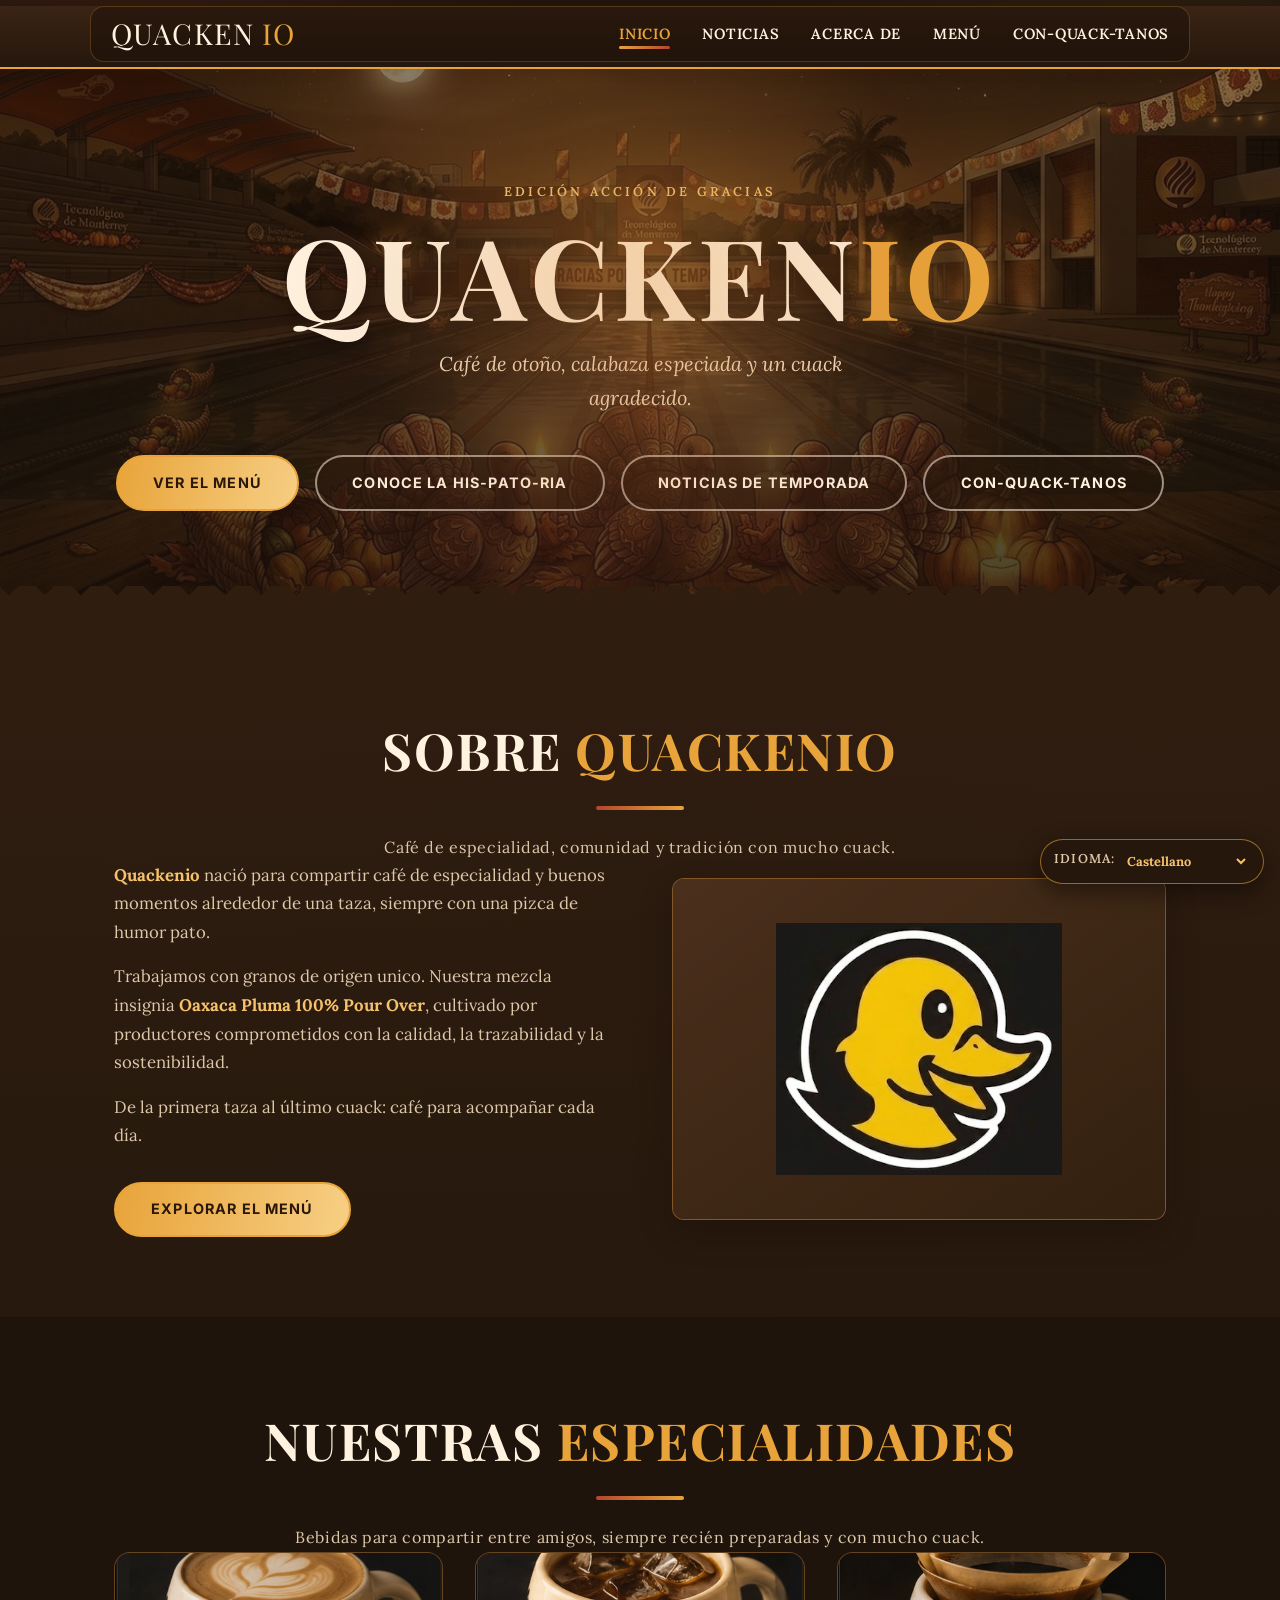
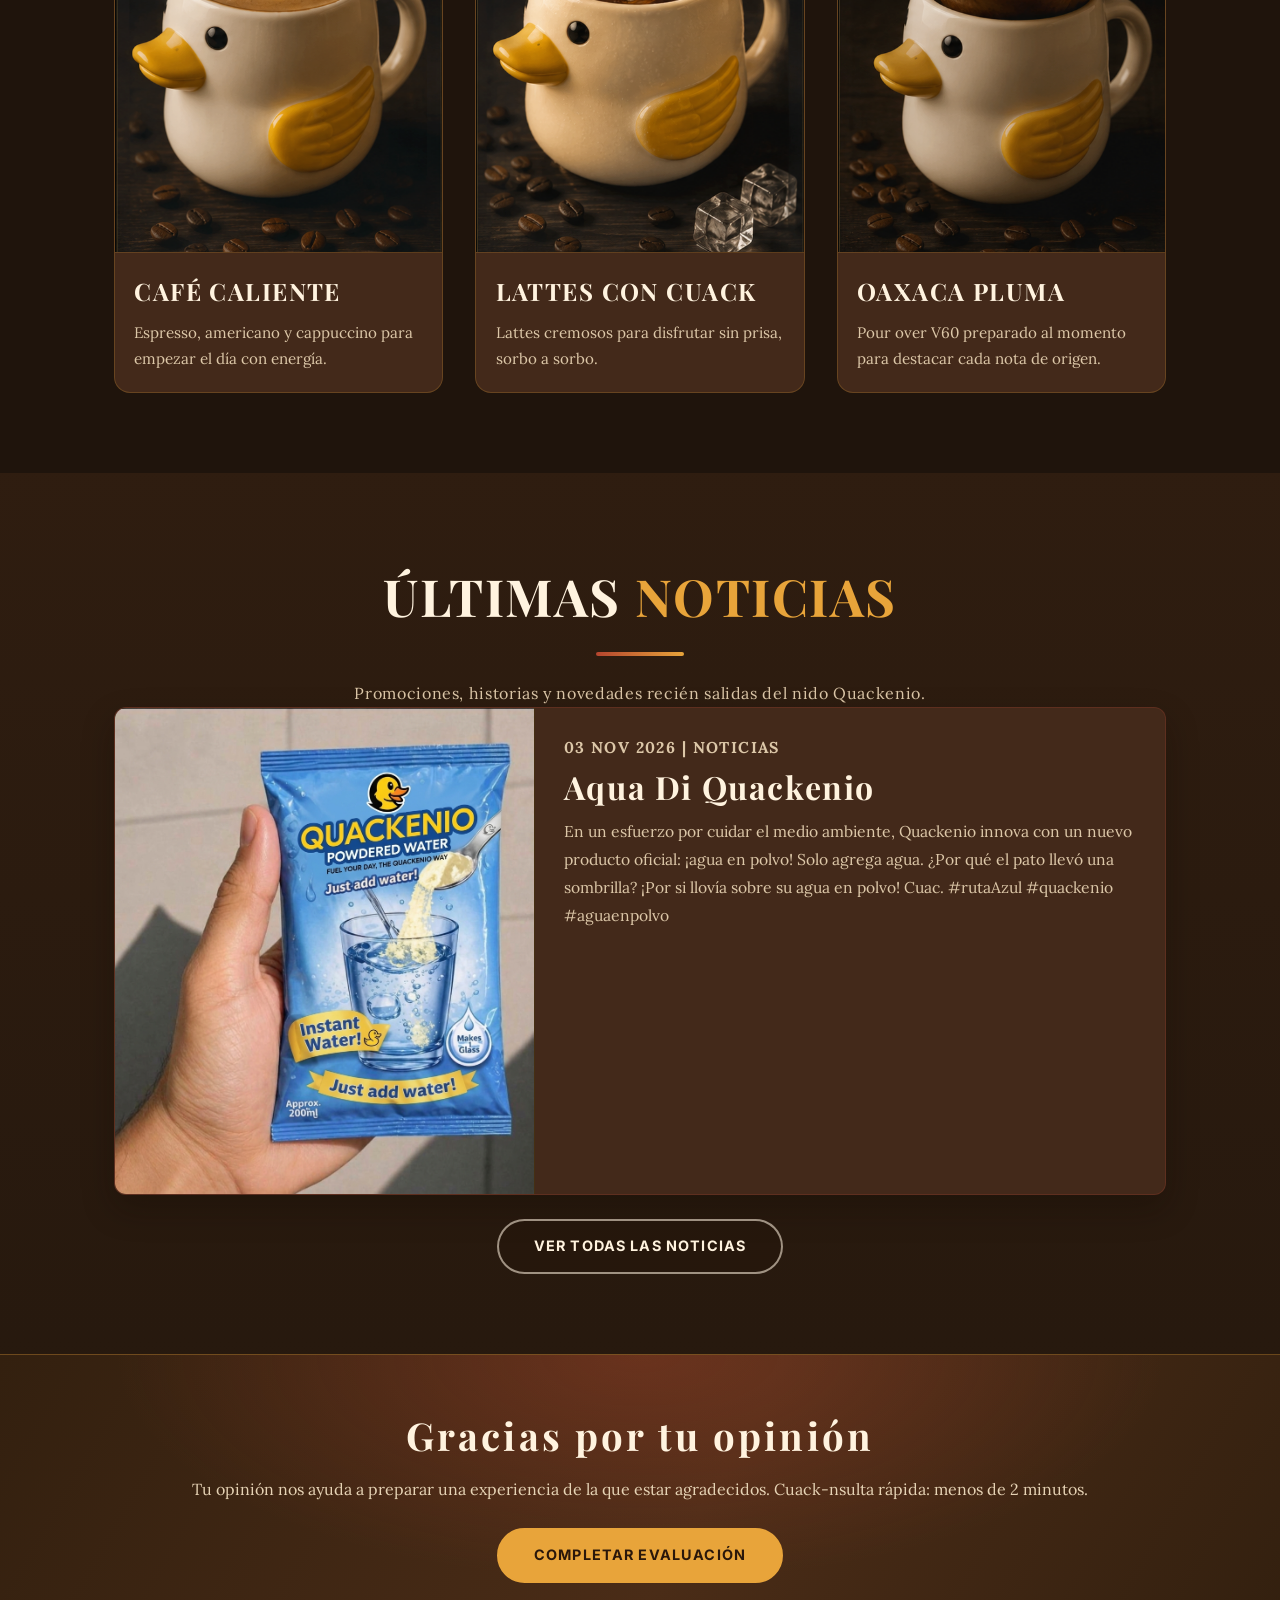
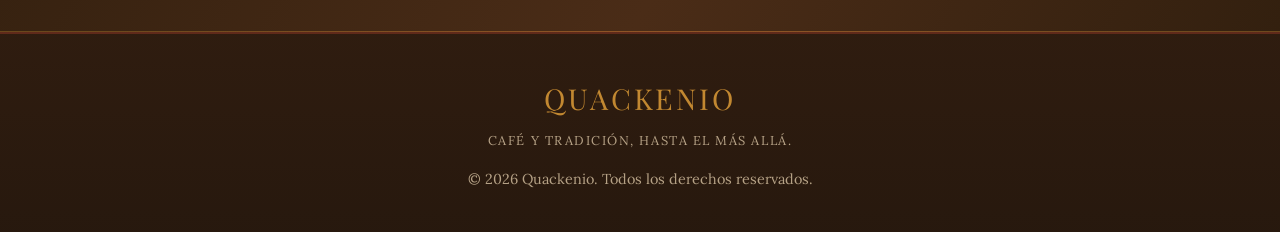
==== commit 011f5f56: "nuevo tema de dia del pavo" ====
--- a/index.html
+++ b/index.html
@@ -3,15 +3,15 @@
 <head>
   <meta charset="UTF-8" />
   <meta name="viewport" content="width=device-width, initial-scale=1.0" />
-  <meta name="description" content="Quackenio celebra Halloween a la mexicana: café, cempasúchil y un cuack del más allá." />
-  <title>Quackenio | Halloween</title>
+  <meta name="description" content="Quackenio celebra Acción de Gracias: café de otoño, calabaza especiada y un cuack agradecido." />
+  <title>Quackenio | Acción de Gracias</title>
   <link rel="stylesheet" href="styles.css" />
   <style>
     .reveal { opacity: 0; transform: translateY(24px); transition: opacity 0.55s ease, transform 0.55s ease; }
     .reveal.revealed { opacity: 1; transform: translateY(0); }
   </style>
 </head>
-<body class="theme-halloween">
+<body class="theme-thanksgiving">
   <nav class="navbar" role="navigation" aria-label="Navegación principal">
     <div class="container">
       <a href="index.html" class="navbar-brand">QUACKEN<span>IO</span></a>
@@ -29,13 +29,13 @@
   </nav>
 
   <header class="hero">
-    <p class="hero-eyebrow">Edición Día de Muertos</p>
+    <p class="hero-eyebrow">Edición Acción de Gracias</p>
     <h1>QUACKEN<em>IO</em></h1>
-    <p class="hero-tagline">Café, cempasúchil y un cuack del más allá.</p>
+    <p class="hero-tagline">Café de otoño, calabaza especiada y un cuack agradecido.</p>
     <div style="display:flex; gap:1rem; justify-content:center; flex-wrap:wrap;">
       <a href="menu.html" class="btn btn-primary">Ver el menú</a>
       <a href="about.html" class="btn btn-outline">Conoce la his-pato-ria</a>
-      <a href="#news" class="btn btn-outline">Noticias del más allá</a>
+      <a href="#news" class="btn btn-outline">Noticias de temporada</a>
       <a href="contact.html" class="btn btn-outline">Con-quack-tanos</a>
     </div>
   </header>
@@ -151,8 +151,8 @@
     </section>
 
     <section class="eval-banner" aria-label="Portal de evaluación">
-      <h2>La ofrenda de tu opinión</h2>
-      <p>Tu opinión nos ayuda a preparar una experiencia de otro mundo. Cuack-nsulta rápida: menos de 2 minutos.</p>
+      <h2>Gracias por tu opinión</h2>
+      <p>Tu opinión nos ayuda a preparar una experiencia de la que estar agradecidos. Cuack-nsulta rápida: menos de 2 minutos.</p>
       <a href="https://forms.cloud.microsoft/r/SLcjeuqy2h" target="_blank" rel="noopener noreferrer" class="btn btn-dark">
         Completar evaluación
       </a>
--- a/styles.css
+++ b/styles.css
@@ -1,4 +1,4 @@
-@import url('https://fonts.googleapis.com/css2?family=Bebas+Neue&family=Inter:wght@300;400;600;700&family=Cinzel:wght@500;700&family=Lora:wght@400;600;700&display=swap');
+@import url('https://fonts.googleapis.com/css2?family=Bebas+Neue&family=Inter:wght@300;400;600;700&family=Cinzel:wght@500;700&family=Playfair+Display:wght@600;700&family=Lora:wght@400;600;700&display=swap');
 
 /* ================================================
    QUACKENIO — Stylesheet
@@ -1710,469 +1710,470 @@
   }
 }
 
-/* ---------- Seasonal Theme: Halloween / Día de Muertos ---------- */
-.theme-halloween {
-  --black: #160f1b;
-  --dark: #24182b;
-  --dark-card: #32213a;
-  --yellow: #f4ad32;
-  --yellow-hover: #dc8d20;
-  --orange: #e86f3a;
+/* ---------- Seasonal Theme: Thanksgiving / Acción de Gracias ---------- */
+.theme-thanksgiving {
+  --black: #1f140c;
+  --dark: #2f1d10;
+  --dark-card: #43291a;
+  --yellow: #e8a43a;
+  --yellow-hover: #c98622;
+  --orange: #d2692a;
   --white: #fff3df;
-  --gray: #c9b9c8;
+  --gray: #d9c4a4;
   --light-bg: #fff0dc;
-  --navy: #29203a;
-  --navy-deep: #191321;
-
-  --bg: #160f1b;
-  --bg-section: #24182b;
-  --bg-alt: #1c1423;
+  --navy: #3a2415;
+  --navy-deep: #1a110a;
+
+  --bg: #1f140c;
+  --bg-section: #2f1d10;
+  --bg-alt: #271910;
   --text: #fff3df;
-  --text-muted: #c9b9c8;
-  --accent: #f4ad32;
-  --accent-2: #d14e83;
-  --shadow: rgba(11, 5, 16, 0.55);
-  --font-heading: 'Cinzel', 'Bebas Neue', serif;
+  --text-muted: #d9c4a4;
+  --accent: #e8a43a;
+  --accent-2: #b5452e;
+  --shadow: rgba(18, 9, 3, 0.55);
+  --font-heading: 'Playfair Display', 'Bebas Neue', serif;
   --font-body: 'Lora', 'Inter', serif;
 
   background:
-    radial-gradient(ellipse at 10% 6%, rgba(209, 78, 131, 0.12), transparent 28rem),
-    radial-gradient(ellipse at 90% 18%, rgba(244, 173, 50, 0.1), transparent 30rem),
-    linear-gradient(180deg, #160f1b 0%, #201526 52%, #170f1b 100%);
+    radial-gradient(ellipse at 10% 6%, rgba(181, 69, 46, 0.12), transparent 28rem),
+    radial-gradient(ellipse at 90% 18%, rgba(232, 164, 58, 0.1), transparent 30rem),
+    linear-gradient(180deg, #1f140c 0%, #2a1a0f 52%, #1c120a 100%);
   color: var(--text);
 }
 
-.theme-halloween .navbar {
-  background: linear-gradient(180deg, #2b1d35 0%, #1d1425 100%);
-  border-bottom: 2px solid #f4ad32;
-  box-shadow: 0 8px 24px rgba(12, 5, 17, 0.45);
-}
-
-.theme-halloween .navbar .container {
-  background: rgba(19, 12, 25, 0.52);
-  border: 1px solid rgba(244, 173, 50, 0.24);
+.theme-thanksgiving .navbar {
+  background: linear-gradient(180deg, #3a2415 0%, #25170d 100%);
+  border-bottom: 2px solid #e8a43a;
+  box-shadow: 0 8px 24px rgba(18, 9, 3, 0.45);
+}
+
+.theme-thanksgiving .navbar .container {
+  background: rgba(28, 17, 9, 0.52);
+  border: 1px solid rgba(232, 164, 58, 0.24);
   border-radius: 14px;
   margin: 0.35rem auto;
   height: 56px;
 }
 
-.theme-halloween .navbar-brand,
-.theme-halloween .nav-links a {
+.theme-thanksgiving .navbar-brand,
+.theme-thanksgiving .nav-links a {
   color: #fff3df;
 }
 
-.theme-halloween .navbar-brand span,
-.theme-halloween .nav-links a:hover,
-.theme-halloween .nav-links a.active {
-  color: #f4ad32;
-}
-
-.theme-halloween .nav-links a::after {
-  background: linear-gradient(90deg, #f4ad32, #d14e83);
-}
-
-.theme-halloween .hamburger span {
-  background: #f4ad32;
-}
-
-.theme-halloween .hero {
+.theme-thanksgiving .navbar-brand span,
+.theme-thanksgiving .nav-links a:hover,
+.theme-thanksgiving .nav-links a.active {
+  color: #e8a43a;
+}
+
+.theme-thanksgiving .nav-links a::after {
+  background: linear-gradient(90deg, #e8a43a, #b5452e);
+}
+
+.theme-thanksgiving .hamburger span {
+  background: #e8a43a;
+}
+
+.theme-thanksgiving .hero {
   padding: 7rem 1.5rem 7.25rem;
   background:
-    linear-gradient(180deg, rgba(19, 12, 25, 0.5), rgba(19, 12, 25, 0.8)),
-    url('images/background_halloween.jpg') center 60% / cover no-repeat;
+    linear-gradient(180deg, rgba(28, 17, 9, 0.5), rgba(28, 17, 9, 0.8)),
+    url('./images/background_thanksgiving.jpg') center 60% / cover no-repeat,
+    linear-gradient(135deg, #5a2d12 0%, #8a4a1a 45%, #4a2410 100%);
   color: #fff3df;
 }
 
-.theme-halloween .hero::before {
+.theme-thanksgiving .hero::before {
   background:
-    radial-gradient(circle at 50% 35%, rgba(244, 173, 50, 0.24), transparent 42%),
-    radial-gradient(circle at 50% 50%, rgba(209, 78, 131, 0.16), transparent 66%);
-}
-
-.theme-halloween .hero::after {
+    radial-gradient(circle at 50% 35%, rgba(232, 164, 58, 0.24), transparent 42%),
+    radial-gradient(circle at 50% 50%, rgba(181, 69, 46, 0.16), transparent 66%);
+}
+
+.theme-thanksgiving .hero::after {
   content: '';
   position: absolute;
   inset: auto 0 -1px;
   height: 42px;
   background:
-    linear-gradient(135deg, transparent 25%, #24182b 25%) 0 0 / 36px 36px repeat-x,
-    linear-gradient(225deg, transparent 25%, #24182b 25%) 18px 0 / 36px 36px repeat-x,
-    linear-gradient(#24182b, #24182b) 0 18px / 100% 24px no-repeat;
+    linear-gradient(135deg, transparent 25%, #2f1d10 25%) 0 0 / 36px 36px repeat-x,
+    linear-gradient(225deg, transparent 25%, #2f1d10 25%) 18px 0 / 36px 36px repeat-x,
+    linear-gradient(#2f1d10, #2f1d10) 0 18px / 100% 24px no-repeat;
   pointer-events: none;
 }
 
-.theme-halloween .hero-eyebrow {
-  color: #ffc45a;
-  text-shadow: 0 2px 14px rgba(244, 173, 50, 0.35);
-}
-
-.theme-halloween .hero h1 {
+.theme-thanksgiving .hero-eyebrow {
+  color: #f5c26b;
+  text-shadow: 0 2px 14px rgba(232, 164, 58, 0.35);
+}
+
+.theme-thanksgiving .hero h1 {
   color: #fff3df;
   text-shadow: 0 7px 24px rgba(0, 0, 0, 0.55);
 }
 
-.theme-halloween .hero h1 em {
-  color: #f4ad32;
-  text-shadow: 0 0 28px rgba(244, 173, 50, 0.4);
-}
-
-.theme-halloween .hero-tagline {
+.theme-thanksgiving .hero h1 em {
+  color: #e8a43a;
+  text-shadow: 0 0 28px rgba(232, 164, 58, 0.4);
+}
+
+.theme-thanksgiving .hero-tagline {
   color: #f4dcbf;
 }
 
-.theme-halloween .section-title {
+.theme-thanksgiving .section-title {
   color: #fff3df;
 }
 
-.theme-halloween .section-title em {
-  color: #f4ad32;
-}
-
-.theme-halloween .section-subtitle {
-  color: #d4c2d1;
-}
-
-.theme-halloween .section-divider {
+.theme-thanksgiving .section-title em {
+  color: #e8a43a;
+}
+
+.theme-thanksgiving .section-subtitle {
+  color: #dcc7a8;
+}
+
+.theme-thanksgiving .section-divider {
   width: 88px;
   height: 4px;
-  background: linear-gradient(90deg, #d14e83, #f4ad32);
-}
-
-.theme-halloween .btn {
+  background: linear-gradient(90deg, #b5452e, #e8a43a);
+}
+
+.theme-thanksgiving .btn {
   border-radius: 999px;
 }
 
-.theme-halloween .btn-primary {
-  background: linear-gradient(100deg, #f4ad32, #ffd06b);
-  border-color: #f4ad32;
-  color: #211427;
-}
-
-.theme-halloween .btn-primary:hover {
-  background: linear-gradient(100deg, #dc8d20, #f4ad32);
-  border-color: #dc8d20;
-  box-shadow: 0 9px 24px rgba(244, 173, 50, 0.3);
-}
-
-.theme-halloween .btn-outline {
-  background: rgba(27, 17, 34, 0.55);
+.theme-thanksgiving .btn-primary {
+  background: linear-gradient(100deg, #e8a43a, #f7cf84);
+  border-color: #e8a43a;
+  color: #2a170a;
+}
+
+.theme-thanksgiving .btn-primary:hover {
+  background: linear-gradient(100deg, #c98622, #e8a43a);
+  border-color: #c98622;
+  box-shadow: 0 9px 24px rgba(232, 164, 58, 0.3);
+}
+
+.theme-thanksgiving .btn-outline {
+  background: rgba(38, 23, 12, 0.55);
   border-color: rgba(255, 243, 223, 0.56);
   color: #fff3df;
 }
 
-.theme-halloween .btn-outline:hover {
-  background: rgba(209, 78, 131, 0.2);
-  border-color: #f4ad32;
-}
-
-.theme-halloween .about,
-.theme-halloween .news-section,
-.theme-halloween .news-archive,
-.theme-halloween .menu-section,
-.theme-halloween .menu-section:nth-child(even),
-.theme-halloween .page-hero,
-.theme-halloween footer {
-  background: linear-gradient(180deg, rgba(36, 24, 43, 0.98), rgba(27, 18, 34, 0.98));
-}
-
-.theme-halloween .specialties {
-  background: rgba(22, 15, 27, 0.96);
-}
-
-.theme-halloween .page-hero {
-  border-bottom: 2px solid rgba(244, 173, 50, 0.35);
-}
-
-.theme-halloween .page-hero p {
-  color: #d4c2d1;
-}
-
-.theme-halloween .about-text p,
-.theme-halloween .news-content p,
-.theme-halloween .info-block p,
-.theme-halloween .story-text p,
-.theme-halloween .training-step p,
-.theme-halloween .story-closing,
-.theme-halloween .menu-item-info p,
-.theme-halloween .hours-grid,
-.theme-halloween .gallery-caption,
-.theme-halloween .founder-caption p,
-.theme-halloween .card-body p {
-  color: #d4c2d1;
-}
-
-.theme-halloween .about-text strong,
-.theme-halloween .story-text em,
-.theme-halloween .story-closing strong {
-  color: #ffc45a;
-}
-
-.theme-halloween .about-image,
-.theme-halloween .contact-form-wrapper,
-.theme-halloween .news-post-card,
-.theme-halloween .news-card,
-.theme-halloween .menu-item,
-.theme-halloween .founder-card,
-.theme-halloween .training-step {
-  background: #30213a;
-  border: 1px solid rgba(244, 173, 50, 0.2);
-  box-shadow: 0 14px 32px rgba(10, 4, 14, 0.3);
-}
-
-.theme-halloween .about-image {
-  border-color: rgba(244, 173, 50, 0.38);
-}
-
-.theme-halloween .about-image-placeholder,
-.theme-halloween .card-icon {
-  background: linear-gradient(145deg, #36243d, #25192f);
-}
-
-.theme-halloween .cards-grid {
+.theme-thanksgiving .btn-outline:hover {
+  background: rgba(181, 69, 46, 0.2);
+  border-color: #e8a43a;
+}
+
+.theme-thanksgiving .about,
+.theme-thanksgiving .news-section,
+.theme-thanksgiving .news-archive,
+.theme-thanksgiving .menu-section,
+.theme-thanksgiving .menu-section:nth-child(even),
+.theme-thanksgiving .page-hero,
+.theme-thanksgiving footer {
+  background: linear-gradient(180deg, rgba(47, 29, 16, 0.98), rgba(39, 25, 14, 0.98));
+}
+
+.theme-thanksgiving .specialties {
+  background: rgba(31, 20, 12, 0.96);
+}
+
+.theme-thanksgiving .page-hero {
+  border-bottom: 2px solid rgba(232, 164, 58, 0.35);
+}
+
+.theme-thanksgiving .page-hero p {
+  color: #dcc7a8;
+}
+
+.theme-thanksgiving .about-text p,
+.theme-thanksgiving .news-content p,
+.theme-thanksgiving .info-block p,
+.theme-thanksgiving .story-text p,
+.theme-thanksgiving .training-step p,
+.theme-thanksgiving .story-closing,
+.theme-thanksgiving .menu-item-info p,
+.theme-thanksgiving .hours-grid,
+.theme-thanksgiving .gallery-caption,
+.theme-thanksgiving .founder-caption p,
+.theme-thanksgiving .card-body p {
+  color: #dcc7a8;
+}
+
+.theme-thanksgiving .about-text strong,
+.theme-thanksgiving .story-text em,
+.theme-thanksgiving .story-closing strong {
+  color: #f5c26b;
+}
+
+.theme-thanksgiving .about-image,
+.theme-thanksgiving .contact-form-wrapper,
+.theme-thanksgiving .news-post-card,
+.theme-thanksgiving .news-card,
+.theme-thanksgiving .menu-item,
+.theme-thanksgiving .founder-card,
+.theme-thanksgiving .training-step {
+  background: #43291a;
+  border: 1px solid rgba(232, 164, 58, 0.2);
+  box-shadow: 0 14px 32px rgba(18, 9, 3, 0.3);
+}
+
+.theme-thanksgiving .about-image {
+  border-color: rgba(232, 164, 58, 0.38);
+}
+
+.theme-thanksgiving .about-image-placeholder,
+.theme-thanksgiving .card-icon {
+  background: linear-gradient(145deg, #4a2f1c, #33200f);
+}
+
+.theme-thanksgiving .cards-grid {
   gap: 2rem;
 }
 
-.theme-halloween .card {
-  background: #30213a;
-  border: 1px solid rgba(244, 173, 50, 0.22);
+.theme-thanksgiving .card {
+  background: #43291a;
+  border: 1px solid rgba(232, 164, 58, 0.22);
   border-radius: 16px;
 }
 
-.theme-halloween .card:hover,
-.theme-halloween .training-step:hover {
-  border-color: #f4ad32;
-  box-shadow: 0 16px 34px rgba(10, 4, 14, 0.42);
-}
-
-.theme-halloween .card-icon {
-  border-bottom: 1px solid rgba(244, 173, 50, 0.16);
-}
-
-.theme-halloween .card-body h3,
-.theme-halloween .news-content h3,
-.theme-halloween .contact-info h2,
-.theme-halloween .category-header h2,
-.theme-halloween .founder-caption h3,
-.theme-halloween .training-step h3 {
+.theme-thanksgiving .card:hover,
+.theme-thanksgiving .training-step:hover {
+  border-color: #e8a43a;
+  box-shadow: 0 16px 34px rgba(18, 9, 3, 0.42);
+}
+
+.theme-thanksgiving .card-icon {
+  border-bottom: 1px solid rgba(232, 164, 58, 0.16);
+}
+
+.theme-thanksgiving .card-body h3,
+.theme-thanksgiving .news-content h3,
+.theme-thanksgiving .contact-info h2,
+.theme-thanksgiving .category-header h2,
+.theme-thanksgiving .founder-caption h3,
+.theme-thanksgiving .training-step h3 {
   color: #fff3df;
 }
 
-.theme-halloween .news-post-card,
-.theme-halloween .news-card {
-  border-color: rgba(209, 78, 131, 0.24);
-}
-
-.theme-halloween .news-post-card:hover,
-.theme-halloween .news-card:hover {
-  border-color: #f4ad32;
-  box-shadow: 0 16px 42px rgba(10, 4, 14, 0.45);
-}
-
-.theme-halloween .news-media-wrap,
-.theme-halloween .gallery-panel,
-.theme-halloween .founder-portrait-wrap {
-  background: #1a1221;
-  border-color: rgba(244, 173, 50, 0.2);
-}
-
-.theme-halloween .news-meta,
-.theme-halloween .info-block h3,
-.theme-halloween .menu-item-price,
-.theme-halloween .founder-img-placeholder small,
-.theme-halloween .training-step h3 {
-  color: #ffc45a;
-}
-
-.theme-halloween .category-header {
-  border-bottom-color: rgba(244, 173, 50, 0.24);
-}
-
-.theme-halloween .menu-item {
+.theme-thanksgiving .news-post-card,
+.theme-thanksgiving .news-card {
+  border-color: rgba(181, 69, 46, 0.24);
+}
+
+.theme-thanksgiving .news-post-card:hover,
+.theme-thanksgiving .news-card:hover {
+  border-color: #e8a43a;
+  box-shadow: 0 16px 42px rgba(18, 9, 3, 0.45);
+}
+
+.theme-thanksgiving .news-media-wrap,
+.theme-thanksgiving .gallery-panel,
+.theme-thanksgiving .founder-portrait-wrap {
+  background: #1c120a;
+  border-color: rgba(232, 164, 58, 0.2);
+}
+
+.theme-thanksgiving .news-meta,
+.theme-thanksgiving .info-block h3,
+.theme-thanksgiving .menu-item-price,
+.theme-thanksgiving .founder-img-placeholder small,
+.theme-thanksgiving .training-step h3 {
+  color: #f5c26b;
+}
+
+.theme-thanksgiving .category-header {
+  border-bottom-color: rgba(232, 164, 58, 0.24);
+}
+
+.theme-thanksgiving .menu-item {
   border-color: rgba(255, 243, 223, 0.1);
 }
 
-.theme-halloween .menu-item:hover {
-  border-color: rgba(244, 173, 50, 0.55);
-}
-
-.theme-halloween .contact-form-wrapper {
-  border-color: rgba(209, 78, 131, 0.28);
-}
-
-.theme-halloween label {
-  color: #d4c2d1;
-}
-
-.theme-halloween input[type="text"],
-.theme-halloween input[type="email"],
-.theme-halloween textarea {
-  background: #21172a;
+.theme-thanksgiving .menu-item:hover {
+  border-color: rgba(232, 164, 58, 0.55);
+}
+
+.theme-thanksgiving .contact-form-wrapper {
+  border-color: rgba(181, 69, 46, 0.28);
+}
+
+.theme-thanksgiving label {
+  color: #dcc7a8;
+}
+
+.theme-thanksgiving input[type="text"],
+.theme-thanksgiving input[type="email"],
+.theme-thanksgiving textarea {
+  background: #26170d;
   border-color: rgba(255, 243, 223, 0.16);
   color: #fff3df;
 }
 
-.theme-halloween input[type="text"]:focus,
-.theme-halloween input[type="email"]:focus,
-.theme-halloween textarea:focus {
-  border-color: #f4ad32;
-  box-shadow: 0 0 0 3px rgba(244, 173, 50, 0.18);
-}
-
-.theme-halloween input::placeholder,
-.theme-halloween textarea::placeholder {
-  color: rgba(201, 185, 200, 0.68);
-}
-
-.theme-halloween .form-submit {
-  background: #f4ad32;
-  border-color: #f4ad32;
-  color: #211427;
-}
-
-.theme-halloween .form-submit:hover {
-  background: #dc8d20;
-  border-color: #dc8d20;
-}
-
-.theme-halloween .eval-banner {
+.theme-thanksgiving input[type="text"]:focus,
+.theme-thanksgiving input[type="email"]:focus,
+.theme-thanksgiving textarea:focus {
+  border-color: #e8a43a;
+  box-shadow: 0 0 0 3px rgba(232, 164, 58, 0.18);
+}
+
+.theme-thanksgiving input::placeholder,
+.theme-thanksgiving textarea::placeholder {
+  color: rgba(217, 196, 164, 0.68);
+}
+
+.theme-thanksgiving .form-submit {
+  background: #e8a43a;
+  border-color: #e8a43a;
+  color: #2a170a;
+}
+
+.theme-thanksgiving .form-submit:hover {
+  background: #c98622;
+  border-color: #c98622;
+}
+
+.theme-thanksgiving .eval-banner {
   background:
-    radial-gradient(ellipse at 50% 0%, rgba(209, 78, 131, 0.32), transparent 58%),
-    linear-gradient(120deg, #281a34, #38213b 55%, #281a34);
+    radial-gradient(ellipse at 50% 0%, rgba(181, 69, 46, 0.32), transparent 58%),
+    linear-gradient(120deg, #33200f, #4a2c17 55%, #33200f);
   color: #fff3df;
-  border-top: 1px solid rgba(244, 173, 50, 0.3);
-  border-bottom: 1px solid rgba(244, 173, 50, 0.3);
-}
-
-.theme-halloween .eval-banner p {
-  color: #e0cedb;
+  border-top: 1px solid rgba(232, 164, 58, 0.3);
+  border-bottom: 1px solid rgba(232, 164, 58, 0.3);
+}
+
+.theme-thanksgiving .eval-banner p {
+  color: #e6d3b5;
   opacity: 1;
 }
 
-.theme-halloween .btn-dark {
-  background: #f4ad32;
-  border-color: #f4ad32;
-  color: #211427;
-}
-
-.theme-halloween .btn-dark:hover {
-  background: #dc8d20;
-  border-color: #dc8d20;
-}
-
-.theme-halloween footer {
-  border-top: 2px solid rgba(209, 78, 131, 0.4);
-}
-
-.theme-halloween footer .footer-brand {
-  color: #f4ad32;
-}
-
-.theme-halloween footer .footer-tagline,
-.theme-halloween footer p {
-  color: #c9b9c8;
-}
-
-.theme-halloween .story-quote {
-  background: rgba(49, 31, 58, 0.82);
-  border-left-color: #f4ad32;
-}
-
-.theme-halloween .story-quote cite {
-  color: #ffc45a;
-}
-
-.theme-halloween .story-img,
-.theme-halloween .social-collage {
-  border-color: rgba(244, 173, 50, 0.3);
-}
-
-.theme-halloween .story-img-caption {
-  color: #d4c2d1;
-}
-
-.theme-halloween .founder-img-placeholder {
-  background: linear-gradient(135deg, #24182b, #34243a);
-  border-bottom-color: rgba(244, 173, 50, 0.3);
-}
-
-.theme-halloween .founder-img-placeholder p {
+.theme-thanksgiving .btn-dark {
+  background: #e8a43a;
+  border-color: #e8a43a;
+  color: #2a170a;
+}
+
+.theme-thanksgiving .btn-dark:hover {
+  background: #c98622;
+  border-color: #c98622;
+}
+
+.theme-thanksgiving footer {
+  border-top: 2px solid rgba(181, 69, 46, 0.4);
+}
+
+.theme-thanksgiving footer .footer-brand {
+  color: #e8a43a;
+}
+
+.theme-thanksgiving footer .footer-tagline,
+.theme-thanksgiving footer p {
+  color: #d9c4a4;
+}
+
+.theme-thanksgiving .story-quote {
+  background: rgba(67, 41, 26, 0.82);
+  border-left-color: #e8a43a;
+}
+
+.theme-thanksgiving .story-quote cite {
+  color: #f5c26b;
+}
+
+.theme-thanksgiving .story-img,
+.theme-thanksgiving .social-collage {
+  border-color: rgba(232, 164, 58, 0.3);
+}
+
+.theme-thanksgiving .story-img-caption {
+  color: #dcc7a8;
+}
+
+.theme-thanksgiving .founder-img-placeholder {
+  background: linear-gradient(135deg, #2f1d10, #4a2f1c);
+  border-bottom-color: rgba(232, 164, 58, 0.3);
+}
+
+.theme-thanksgiving .founder-img-placeholder p {
   color: #fff3df;
 }
 
-.theme-halloween .gallery-panel {
-  border-color: rgba(244, 173, 50, 0.35);
-}
-
-.theme-halloween .gallery-backdrop {
-  background: rgba(11, 5, 16, 0.88);
-}
-
-.theme-halloween .gallery-close,
-.theme-halloween .gallery-btn {
-  color: #ffc45a;
-}
-
-.theme-halloween .gallery-btn {
-  border-color: rgba(244, 173, 50, 0.4);
-  background: #24182b;
-}
-
-.theme-halloween .gallery-btn:hover {
-  background: rgba(209, 78, 131, 0.2);
-}
-
-.theme-halloween .news-empty {
-  background: rgba(209, 78, 131, 0.08);
-  border-color: rgba(244, 173, 50, 0.4);
-  color: #d4c2d1;
-}
-
-.theme-halloween .duck-runner:focus-visible {
-  outline-color: #f4ad32;
-}
-
-.theme-halloween .duck-runner-duck {
-  background: #f4ad32;
-  border-color: #24182b;
-}
-
-.theme-halloween .duck-runner-duck::before {
-  background: #ffc45a;
-  border-color: #24182b;
-}
-
-.theme-halloween .duck-runner-duck::after,
-.theme-halloween .duck-runner-leg::after {
-  background: #e86f3a;
-}
-
-.theme-halloween .duck-runner-eye,
-.theme-halloween .duck-runner-leg {
-  background: #24182b;
-}
-
-.theme-halloween .duck-runner-wing {
-  border-color: rgba(36, 24, 43, 0.72);
-}
-
-.theme-halloween .quack-language-toggle {
-  border-color: rgba(244, 173, 50, 0.58);
-  background: #21172a;
-  color: #ffc45a;
-}
-
-.theme-halloween .quack-language-toggle[aria-pressed="true"] {
-  background: #f4ad32;
-  color: #211427;
-}
-
-.theme-halloween :is(a, button, input, textarea):focus-visible {
-  outline: 3px solid #f4ad32;
+.theme-thanksgiving .gallery-panel {
+  border-color: rgba(232, 164, 58, 0.35);
+}
+
+.theme-thanksgiving .gallery-backdrop {
+  background: rgba(18, 9, 3, 0.88);
+}
+
+.theme-thanksgiving .gallery-close,
+.theme-thanksgiving .gallery-btn {
+  color: #f5c26b;
+}
+
+.theme-thanksgiving .gallery-btn {
+  border-color: rgba(232, 164, 58, 0.4);
+  background: #2f1d10;
+}
+
+.theme-thanksgiving .gallery-btn:hover {
+  background: rgba(181, 69, 46, 0.2);
+}
+
+.theme-thanksgiving .news-empty {
+  background: rgba(181, 69, 46, 0.08);
+  border-color: rgba(232, 164, 58, 0.4);
+  color: #dcc7a8;
+}
+
+.theme-thanksgiving .duck-runner:focus-visible {
+  outline-color: #e8a43a;
+}
+
+.theme-thanksgiving .duck-runner-duck {
+  background: #e8a43a;
+  border-color: #2f1d10;
+}
+
+.theme-thanksgiving .duck-runner-duck::before {
+  background: #f5c26b;
+  border-color: #2f1d10;
+}
+
+.theme-thanksgiving .duck-runner-duck::after,
+.theme-thanksgiving .duck-runner-leg::after {
+  background: #d2692a;
+}
+
+.theme-thanksgiving .duck-runner-eye,
+.theme-thanksgiving .duck-runner-leg {
+  background: #2f1d10;
+}
+
+.theme-thanksgiving .duck-runner-wing {
+  border-color: rgba(47, 29, 16, 0.72);
+}
+
+.theme-thanksgiving .quack-language-control {
+  border-color: rgba(232, 164, 58, 0.58);
+  background: #26170d;
+  color: #f5c26b;
+}
+
+.theme-thanksgiving .quack-language-control option {
+  background: #26170d;
+  color: #f5c26b;
+}
+
+.theme-thanksgiving :is(a, button, input, textarea):focus-visible {
+  outline: 3px solid #e8a43a;
   outline-offset: 3px;
 }
 
 @media (max-width: 768px) {
-  .theme-halloween .navbar .container {
+  .theme-thanksgiving .navbar .container {
     border-radius: 0;
     margin: 0;
     height: 64px;
@@ -2180,26 +2181,26 @@
     border: 0;
   }
 
-  .theme-halloween .nav-links {
-    background: rgba(36, 24, 43, 0.98);
-    border-top: 2px solid rgba(244, 173, 50, 0.36);
+  .theme-thanksgiving .nav-links {
+    background: rgba(47, 29, 16, 0.98);
+    border-top: 2px solid rgba(232, 164, 58, 0.36);
   }
 
-  .theme-halloween .hero {
+  .theme-thanksgiving .hero {
     padding: 5.2rem 1.1rem 5.8rem;
   }
 
-  .theme-halloween .contact-grid {
+  .theme-thanksgiving .contact-grid {
     grid-template-columns: minmax(0, 1fr);
   }
 }
 
 @media (max-width: 480px) {
-  .theme-halloween .section-title {
+  .theme-thanksgiving .section-title {
     font-size: clamp(1.65rem, 7vw, 2.2rem);
   }
 
-  .theme-halloween .contact-info h2 {
+  .theme-thanksgiving .contact-info h2 {
     font-size: clamp(1.4rem, 7vw, 2rem);
     overflow-wrap: anywhere;
   }
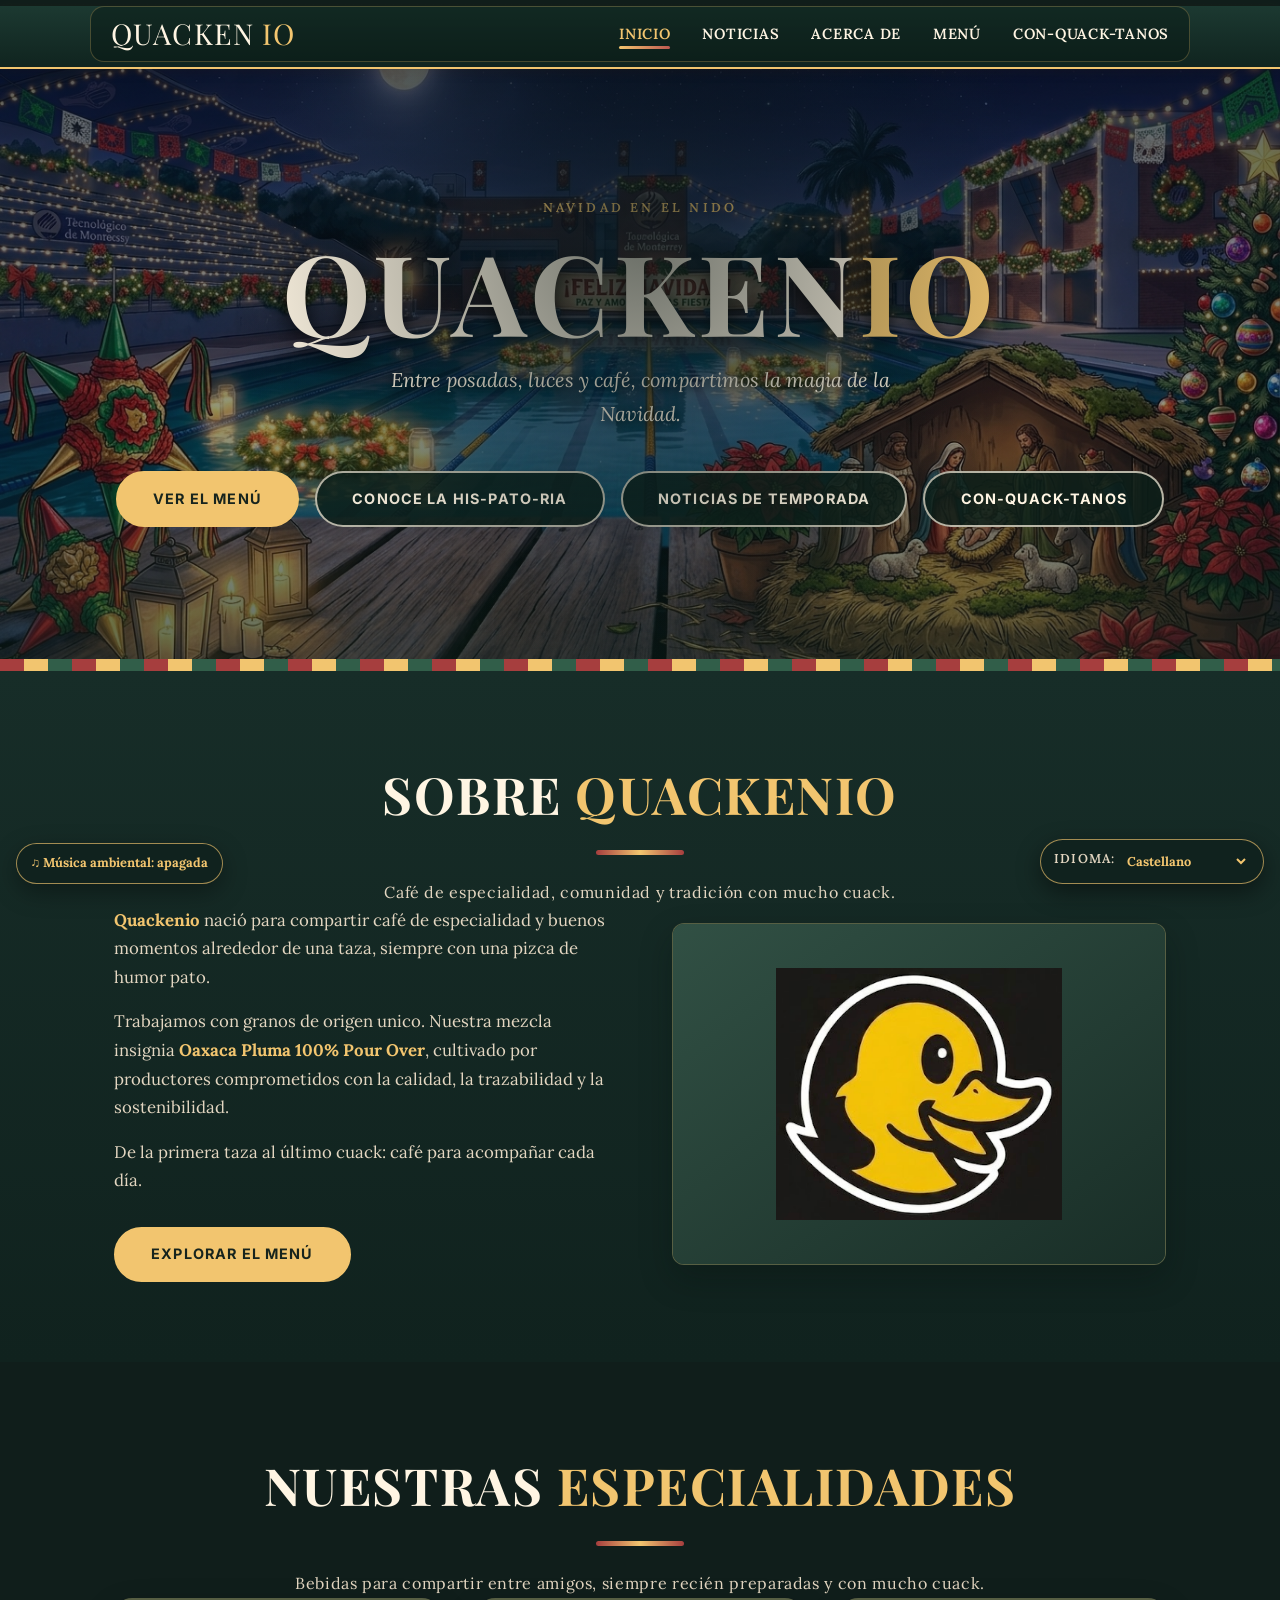
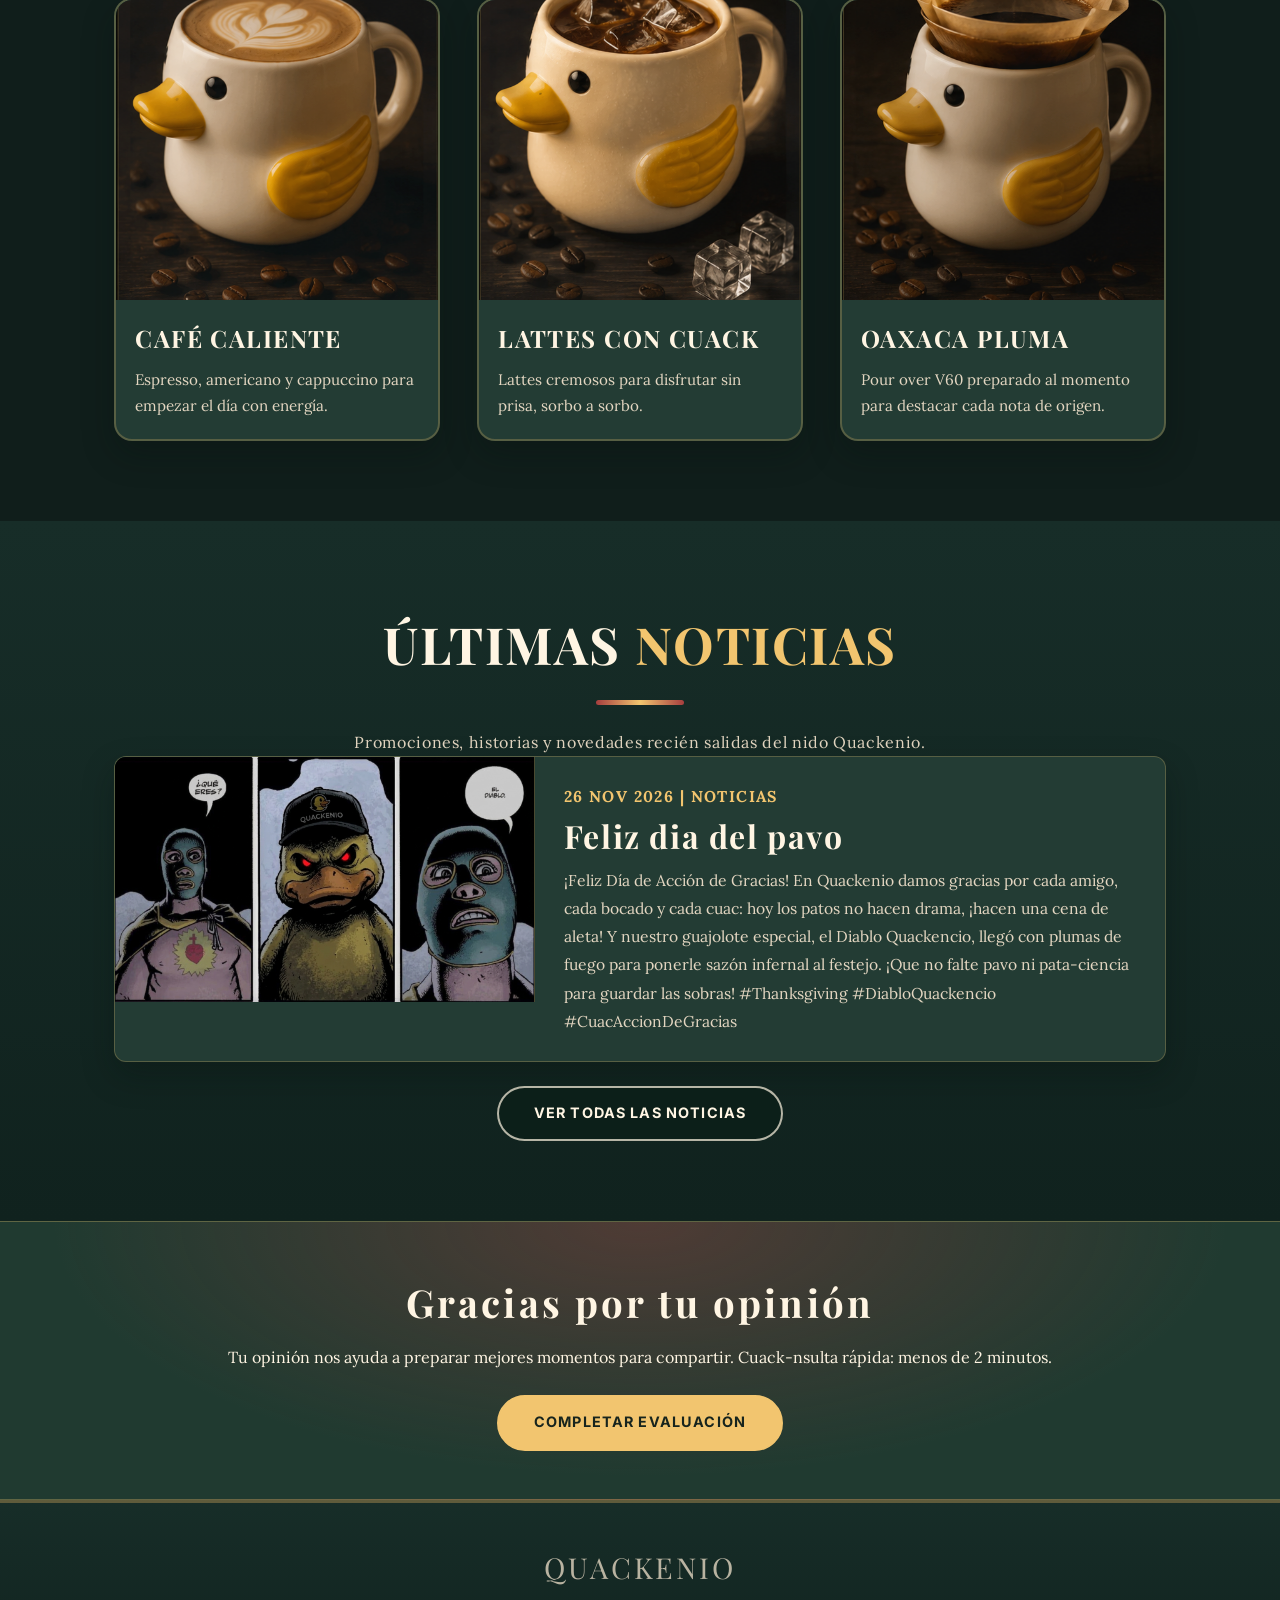
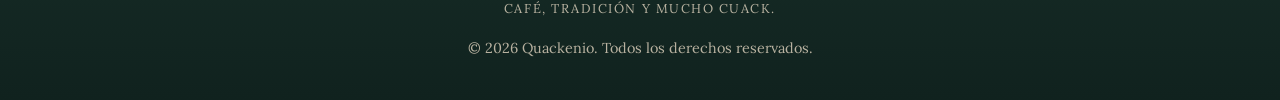
==== commit fc799fc8: "christmas theme" ====
--- a/index.html
+++ b/index.html
@@ -3,15 +3,15 @@
 <head>
   <meta charset="UTF-8" />
   <meta name="viewport" content="width=device-width, initial-scale=1.0" />
-  <meta name="description" content="Quackenio celebra Acción de Gracias: café de otoño, calabaza especiada y un cuack agradecido." />
-  <title>Quackenio | Acción de Gracias</title>
+  <meta name="description" content="Celebra la Navidad en Quackenio: café, posadas y tradiciones para compartir." />
+  <title>Quackenio | Navidad</title>
   <link rel="stylesheet" href="styles.css" />
   <style>
     .reveal { opacity: 0; transform: translateY(24px); transition: opacity 0.55s ease, transform 0.55s ease; }
     .reveal.revealed { opacity: 1; transform: translateY(0); }
   </style>
 </head>
-<body class="theme-thanksgiving">
+<body class="theme-christmas">
   <nav class="navbar" role="navigation" aria-label="Navegación principal">
     <div class="container">
       <a href="index.html" class="navbar-brand">QUACKEN<span>IO</span></a>
@@ -29,9 +29,9 @@
   </nav>
 
   <header class="hero">
-    <p class="hero-eyebrow">Edición Acción de Gracias</p>
+    <p class="hero-eyebrow">Navidad en el nido</p>
     <h1>QUACKEN<em>IO</em></h1>
-    <p class="hero-tagline">Café de otoño, calabaza especiada y un cuack agradecido.</p>
+    <p class="hero-tagline">Entre posadas, luces y café, compartimos la magia de la Navidad.</p>
     <div style="display:flex; gap:1rem; justify-content:center; flex-wrap:wrap;">
       <a href="menu.html" class="btn btn-primary">Ver el menú</a>
       <a href="about.html" class="btn btn-outline">Conoce la his-pato-ria</a>
@@ -152,7 +152,7 @@
 
     <section class="eval-banner" aria-label="Portal de evaluación">
       <h2>Gracias por tu opinión</h2>
-      <p>Tu opinión nos ayuda a preparar una experiencia de la que estar agradecidos. Cuack-nsulta rápida: menos de 2 minutos.</p>
+      <p>Tu opinión nos ayuda a preparar mejores momentos para compartir. Cuack-nsulta rápida: menos de 2 minutos.</p>
       <a href="https://forms.cloud.microsoft/r/SLcjeuqy2h" target="_blank" rel="noopener noreferrer" class="btn btn-dark">
         Completar evaluación
       </a>
@@ -161,7 +161,7 @@
 
   <footer>
     <p class="footer-brand">QUACKENIO</p>
-    <p class="footer-tagline">Café y tradición, hasta el más allá.</p>
+    <p class="footer-tagline">Café, tradición y mucho cuack.</p>
     <p>&copy; 2026 Quackenio. Todos los derechos reservados.</p>
   </footer>
 
--- a/styles.css
+++ b/styles.css
@@ -2167,6 +2167,28 @@
   color: #f5c26b;
 }
 
+.ambient-music-control {
+  position: fixed;
+  left: 1rem;
+  bottom: 1rem;
+  z-index: 2100;
+  border: 1px solid rgba(232, 164, 58, 0.58);
+  border-radius: 999px;
+  padding: 0.55rem 0.85rem;
+  background: #26170d;
+  color: #f5c26b;
+  font: inherit;
+  font-size: 0.8rem;
+  font-weight: 700;
+  box-shadow: 0 8px 24px rgba(0, 0, 0, 0.35);
+  cursor: pointer;
+}
+
+.ambient-music-control:focus-visible {
+  outline: 3px solid #e8a43a;
+  outline-offset: 3px;
+}
+
 .theme-thanksgiving :is(a, button, input, textarea):focus-visible {
   outline: 3px solid #e8a43a;
   outline-offset: 3px;
@@ -2205,3 +2227,257 @@
     overflow-wrap: anywhere;
   }
 }
+
+/* ---------- Seasonal Theme: Navidad mexicana ---------- */
+.theme-christmas {
+  --black: #101e1b;
+  --dark: #172d28;
+  --dark-card: #233c34;
+  --yellow: #f2c56f;
+  --yellow-hover: #e0ad54;
+  --orange: #d78a56;
+  --white: #fff5e3;
+  --gray: #e3d6c1;
+  --bg: var(--black);
+  --bg-section: var(--dark);
+  --bg-alt: #1c332d;
+  --text: var(--white);
+  --text-muted: var(--gray);
+  --accent: var(--yellow);
+  --accent-2: #a63e3e;
+  --shadow: rgba(5, 16, 13, 0.55);
+  --font-heading: 'Playfair Display', 'Bebas Neue', serif;
+  --font-body: 'Lora', 'Inter', serif;
+
+  background: linear-gradient(180deg, #101e1b, #1a3029 50%, #101e1b);
+  color: var(--text);
+}
+
+.theme-christmas .navbar {
+  background: linear-gradient(180deg, #1c3931, #10241f);
+  border-bottom: 2px solid var(--yellow);
+  box-shadow: 0 8px 24px var(--shadow);
+}
+
+.theme-christmas .navbar .container {
+  background: rgba(8, 24, 19, 0.45);
+  border-color: rgba(242, 197, 111, 0.25);
+}
+
+.theme-christmas .navbar-brand,
+.theme-christmas .nav-links a {
+  color: var(--white);
+}
+
+.theme-christmas .navbar-brand span,
+.theme-christmas .nav-links a:hover,
+.theme-christmas .nav-links a.active {
+  color: var(--yellow);
+}
+
+.theme-christmas .nav-links a::after {
+  background: linear-gradient(90deg, #f2c56f, #bc5850);
+}
+
+.theme-christmas .hamburger span {
+  background: var(--yellow);
+}
+
+.theme-christmas .hero {
+  min-height: 570px;
+  padding: 8rem 1.5rem 9rem;
+  background:
+    linear-gradient(180deg, rgba(7, 17, 26, 0.64), rgba(7, 17, 20, 0.42) 60%, rgba(12, 31, 25, 0.65)),
+    url('images/background_christmas.jpg') center 62% / cover no-repeat,
+    #10241f;
+  color: var(--white);
+}
+
+.theme-christmas .hero::before {
+  background: radial-gradient(ellipse at 50% 35%, rgba(12, 25, 24, 0.6), transparent 60%);
+}
+
+.theme-christmas .hero::after {
+  inset: auto 0 0;
+  height: 12px;
+  background: repeating-linear-gradient(90deg, #a63e3e 0 24px, #f2c56f 24px 48px, #315e49 48px 72px);
+}
+
+.theme-christmas .hero-eyebrow,
+.theme-christmas .hero h1 em {
+  color: var(--yellow);
+  text-shadow: 0 2px 18px rgba(0, 0, 0, 0.8);
+}
+
+.theme-christmas .hero h1 {
+  color: var(--white);
+  text-shadow: 0 4px 20px rgba(0, 0, 0, 0.85);
+}
+
+.theme-christmas .hero-tagline {
+  color: var(--white);
+  text-shadow: 0 2px 10px #000;
+}
+
+.theme-christmas .section-title,
+.theme-christmas :is(.card-body h3, .news-content h3, .contact-info h2, .category-header h2, .founder-caption h3, .training-step h3) {
+  color: var(--white);
+}
+
+.theme-christmas .section-title em {
+  color: var(--yellow);
+}
+
+.theme-christmas .section-subtitle,
+.theme-christmas :is(.page-hero p, .about-text p, .news-content p, .info-block p, .story-text p, .training-step p, .story-closing, .menu-item-info p, .hours-grid, .gallery-caption, .founder-caption p, .card-body p) {
+  color: var(--gray);
+}
+
+.theme-christmas .section-divider {
+  background: linear-gradient(90deg, #a63e3e, var(--yellow), #a63e3e);
+}
+
+.theme-christmas .btn-primary,
+.theme-christmas .btn-dark,
+.theme-christmas .form-submit {
+  background: var(--yellow);
+  border-color: var(--yellow);
+  color: #17241d;
+}
+
+.theme-christmas :is(.btn-primary, .btn-dark, .form-submit):hover {
+  background: var(--yellow-hover);
+  border-color: var(--yellow-hover);
+}
+
+.theme-christmas .btn-outline {
+  background: rgba(12, 31, 25, 0.85);
+  border-color: rgba(255, 245, 227, 0.7);
+  color: var(--white);
+}
+
+.theme-christmas .btn-outline:hover {
+  background: #315044;
+  border-color: var(--yellow);
+}
+
+.theme-christmas :is(.about, .news-section, .news-archive, .menu-section, .menu-section:nth-child(even), .page-hero, footer) {
+  background: linear-gradient(180deg, #172d28, #10221e);
+}
+
+.theme-christmas .specialties {
+  background: var(--black);
+}
+
+.theme-christmas :is(.page-hero, footer) {
+  border-color: rgba(242, 197, 111, 0.35);
+}
+
+.theme-christmas :is(.about-image, .contact-form-wrapper, .news-post-card, .news-card, .menu-item, .founder-card, .training-step, .card) {
+  background: var(--dark-card);
+  border-color: rgba(242, 197, 111, 0.25);
+  box-shadow: 0 14px 32px rgba(5, 16, 13, 0.3);
+}
+
+.theme-christmas :is(.card, .training-step, .news-post-card, .news-card, .menu-item):hover {
+  border-color: var(--yellow);
+}
+
+.theme-christmas :is(.about-image-placeholder, .card-icon) {
+  background: linear-gradient(145deg, #315044, #192e27);
+}
+
+.theme-christmas :is(.news-media-wrap, .gallery-panel, .founder-portrait-wrap) {
+  background: #101e1b;
+  border-color: rgba(242, 197, 111, 0.25);
+}
+
+.theme-christmas :is(.news-meta, .info-block h3, .menu-item-price, .founder-img-placeholder small, .training-step h3) {
+  color: var(--yellow);
+}
+
+.theme-christmas label {
+  color: var(--gray);
+}
+
+.theme-christmas :is(input[type="text"], input[type="email"], textarea) {
+  background: #10221e;
+  border-color: rgba(255, 245, 227, 0.3);
+  color: var(--white);
+}
+
+.theme-christmas :is(input, textarea)::placeholder {
+  color: #c4b8a5;
+}
+
+.theme-christmas .eval-banner {
+  background: radial-gradient(ellipse at top, rgba(166, 62, 62, 0.35), transparent 65%), #203a30;
+  color: var(--white);
+  border-block: 1px solid rgba(242, 197, 111, 0.3);
+}
+
+.theme-christmas .eval-banner p {
+  color: var(--white);
+  opacity: 1;
+}
+
+.theme-christmas footer .footer-brand {
+  color: var(--yellow);
+}
+
+.theme-christmas footer :is(.footer-tagline, p) {
+  color: var(--gray);
+}
+
+.theme-christmas :is(.quack-language-control, .quack-language-control option, .ambient-music-control, .gallery-btn) {
+  background: #10221e;
+  color: var(--yellow);
+  border-color: rgba(242, 197, 111, 0.65);
+}
+
+.theme-christmas :is(a, button, input, textarea, select):focus-visible {
+  outline: 3px solid var(--yellow);
+  outline-offset: 3px;
+}
+
+@media (max-width: 768px) {
+  .theme-christmas .navbar .container {
+    background: transparent;
+    border: 0;
+  }
+
+  .theme-christmas .nav-links {
+    background: #172d28;
+    border-top: 2px solid rgba(242, 197, 111, 0.45);
+  }
+
+  .theme-christmas .hero {
+    min-height: 580px;
+    padding: 5.2rem 1.1rem 6rem;
+    background-position: center, 78% center, center;
+  }
+
+  .theme-christmas .contact-grid {
+    grid-template-columns: minmax(0, 1fr);
+  }
+}
+
+@media (max-width: 480px) {
+  .theme-christmas .hero h1 {
+    font-size: clamp(2rem, 9.5vw, 3.5rem);
+    letter-spacing: 0.02em;
+  }
+
+  .theme-christmas .ambient-music-control {
+    bottom: 4.5rem;
+  }
+
+  .theme-christmas .section-title {
+    font-size: clamp(1.65rem, 7vw, 2.2rem);
+  }
+
+  .theme-christmas .contact-info h2 {
+    font-size: clamp(1.4rem, 7vw, 2rem);
+    overflow-wrap: anywhere;
+  }
+}
